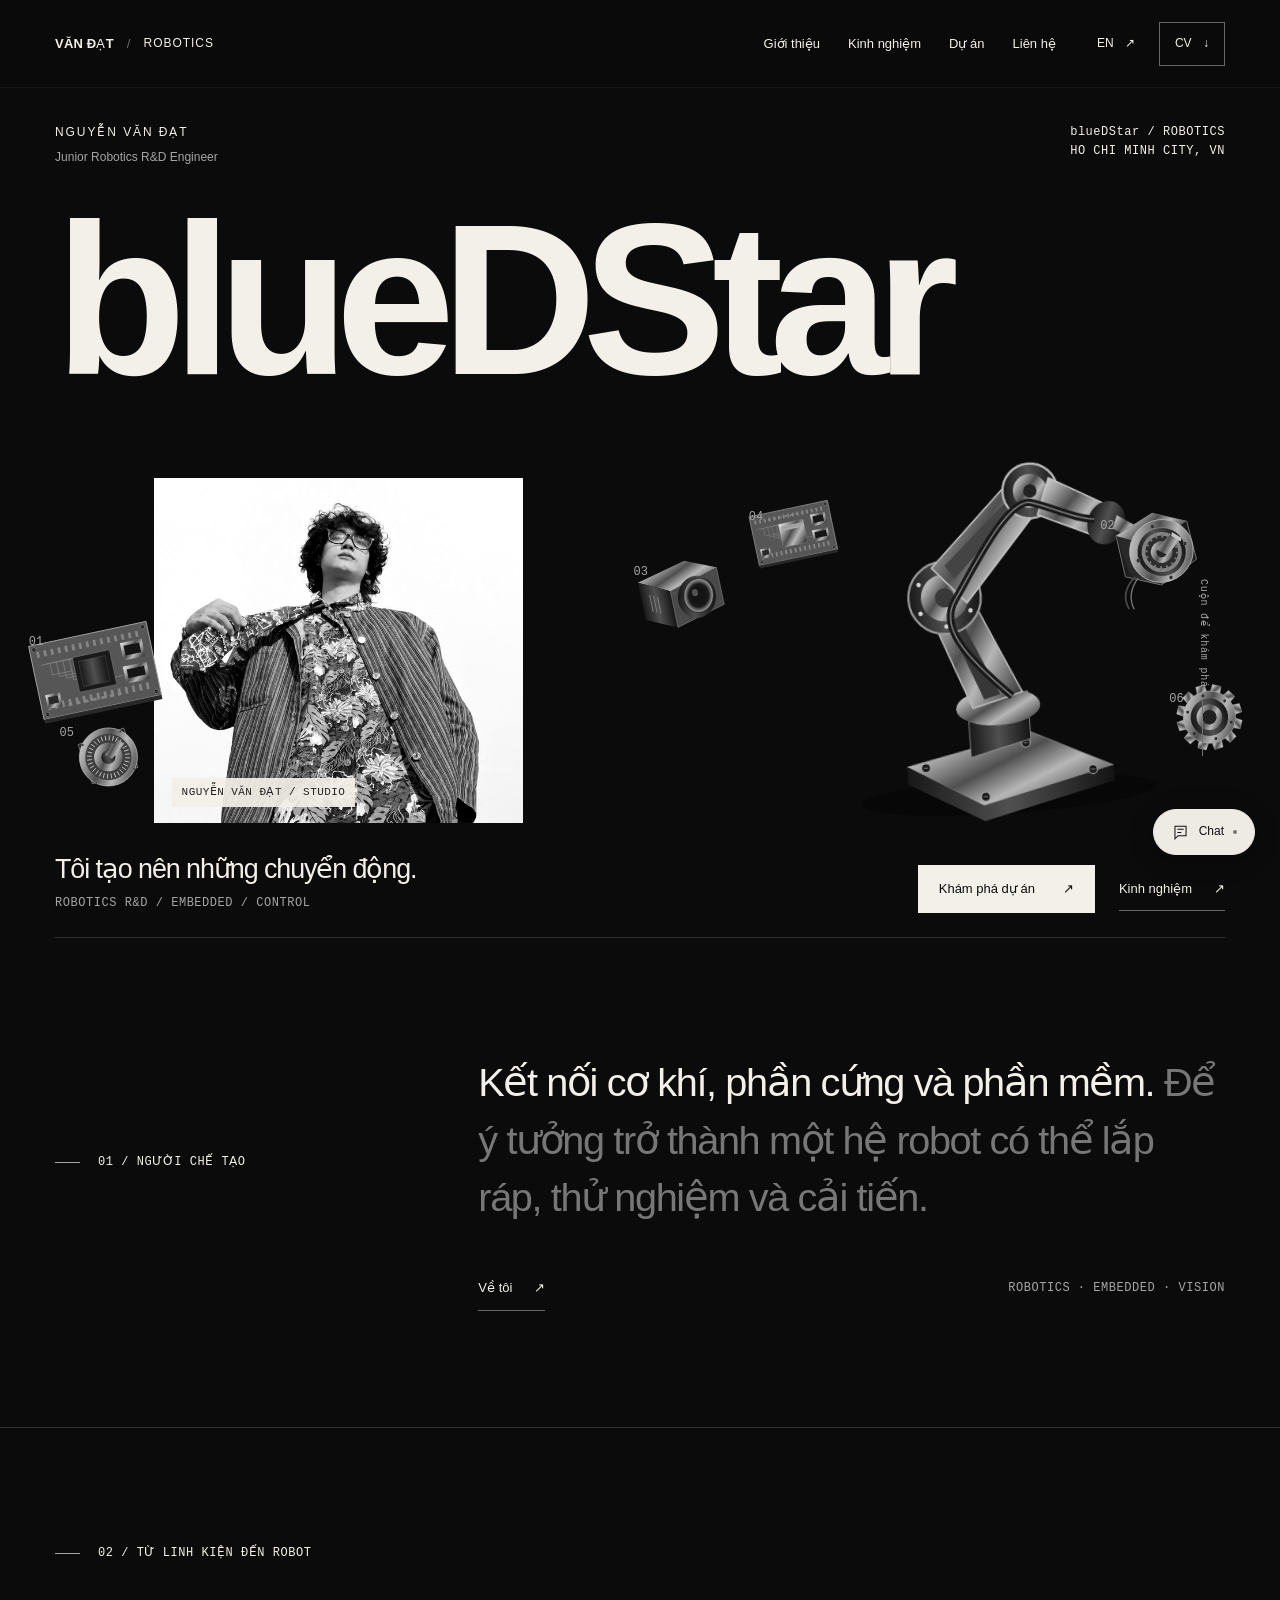
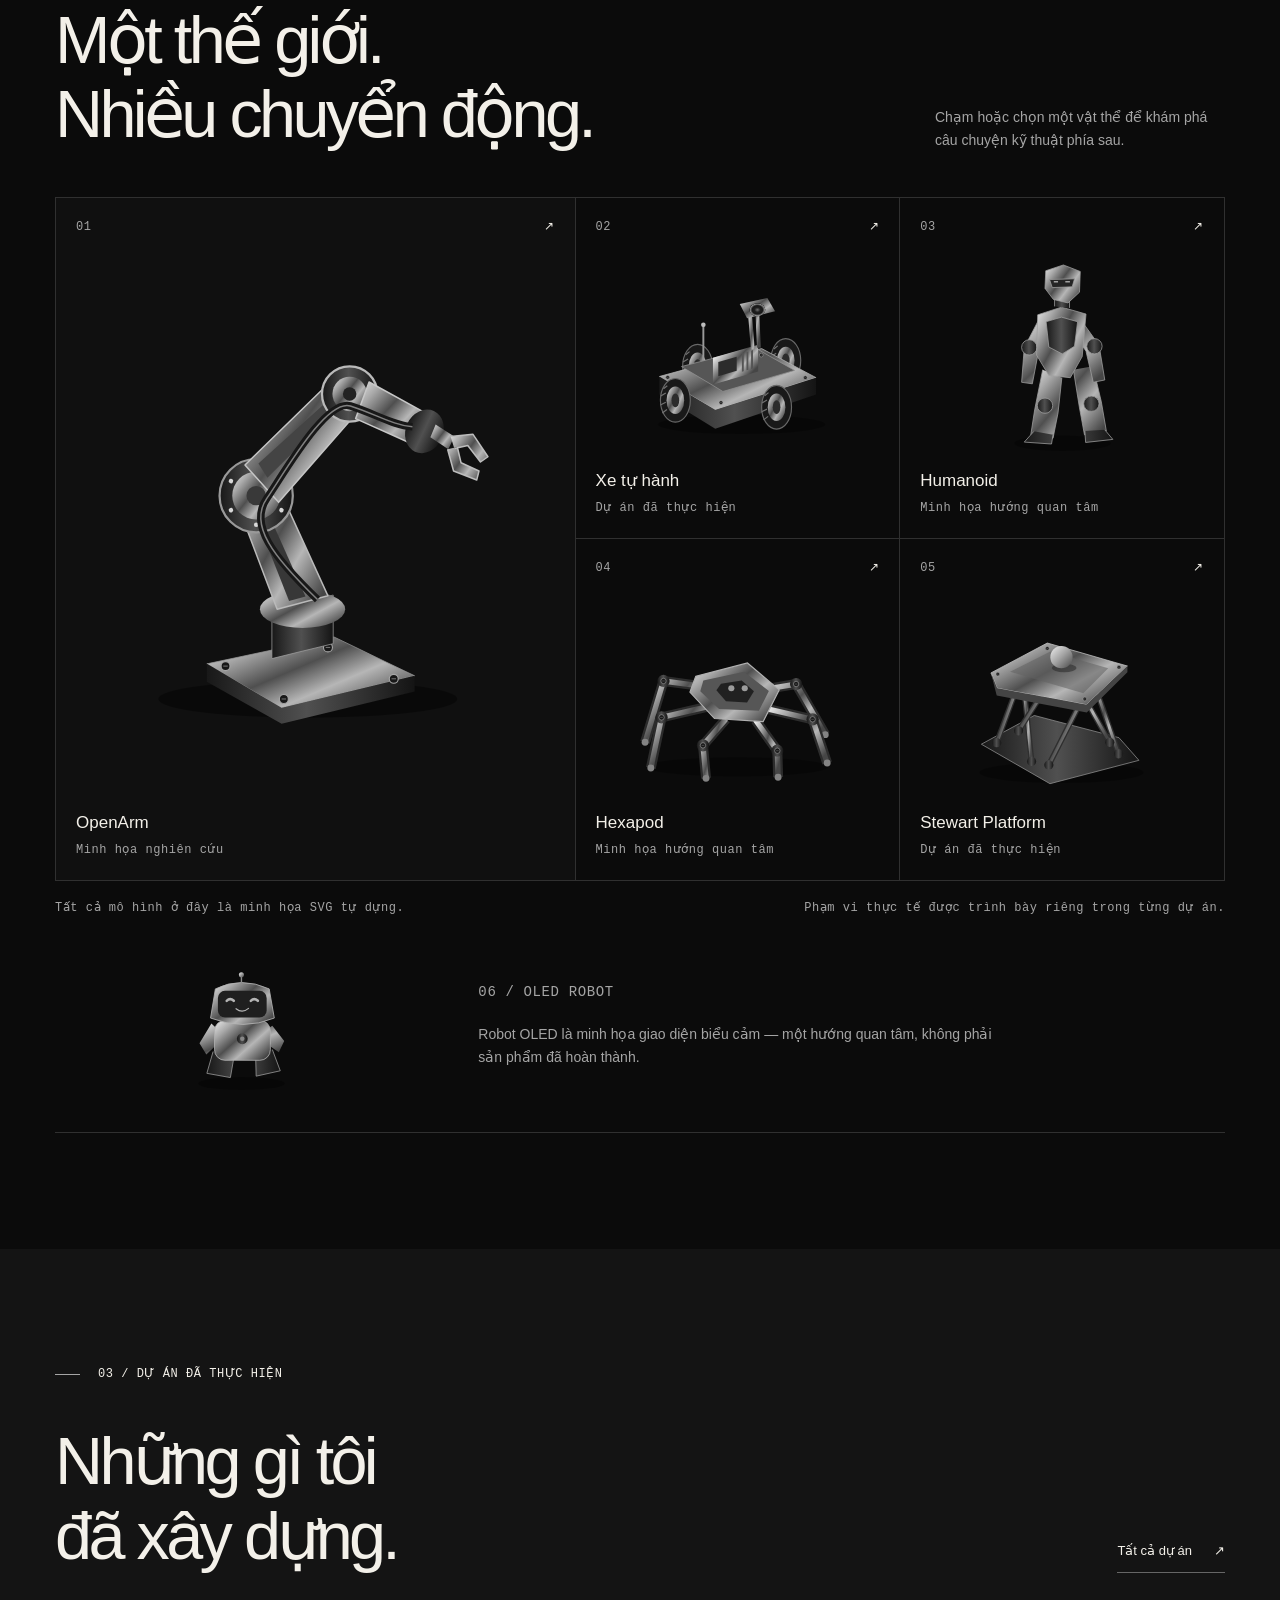
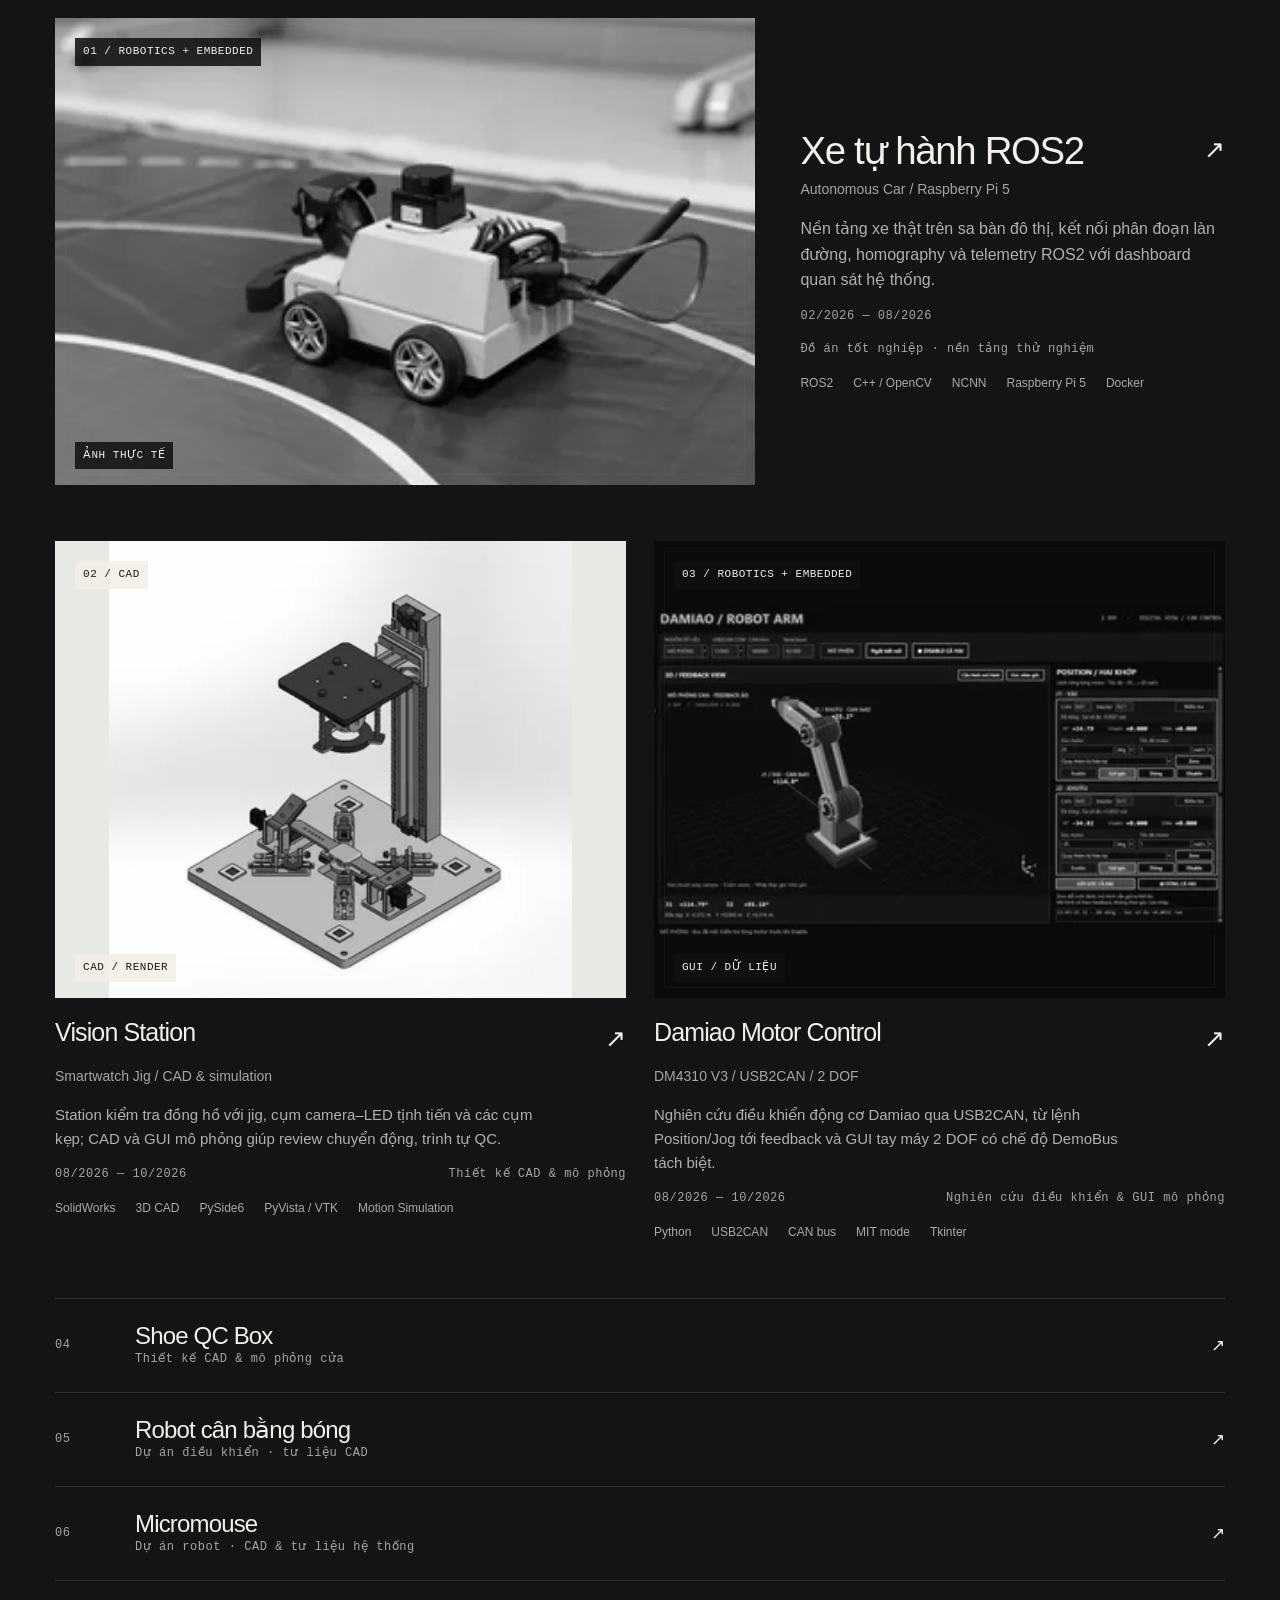
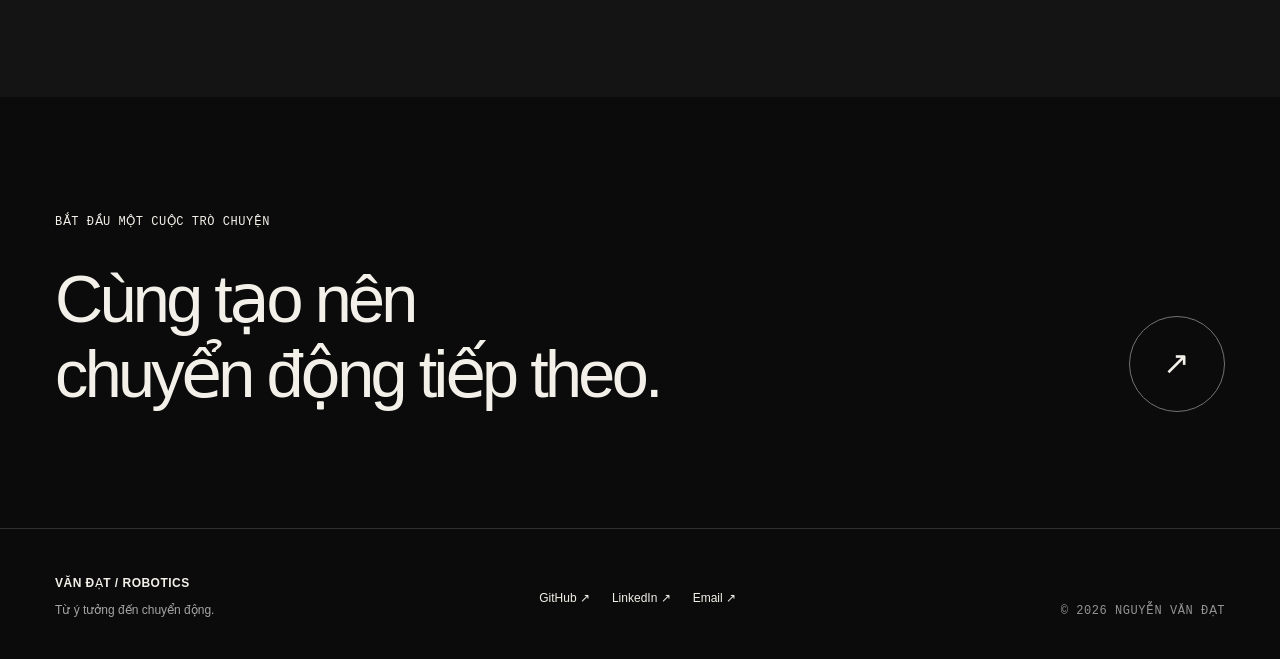
==== index.html @ d7503b42 "Publish blueDStar robotics portfolio" ====
<!doctype html>
<html lang="vi">
<head>
  <meta charset="utf-8">
  <meta name="viewport" content="width=device-width, initial-scale=1">
  <meta name="theme-color" content="#0b0b0b">
  <meta name="description" content="Nguyễn Văn Đạt — Junior Robotics R&D Engineer. Robotics, hệ thống nhúng, điều khiển và thị giác máy tính.">
  <title>blueDStar — Nguyễn Văn Đạt</title>
  <link rel="canonical" href="https://bluedstar.github.io/portfolio_contactwork/">
  <meta property="og:type" content="website">
  <meta property="og:title" content="blueDStar — Nguyễn Văn Đạt | Robotics Portfolio">
  <meta property="og:description" content="Robotics R&amp;D, embedded systems, control and computer vision. Explore projects and contact Nguyễn Văn Đạt.">
  <meta property="og:url" content="https://bluedstar.github.io/portfolio_contactwork/">
  <link rel="icon" href="./assets/favicon.svg" type="image/svg+xml">
  <link rel="stylesheet" href="./styles.css">
  <link rel="stylesheet" href="./media.css">
  <link rel="stylesheet" href="./enhancements.css">
  <script src="./media.js" defer></script>
  <script src="./data.js" defer></script>
  <script src="./illustrations.js" defer></script>
  <script src="./gallery.js" defer></script>
  <script src="./chat.js" defer></script>
  <script src="./app.js" defer></script>
</head>
<body>
  <a class="skip-link" href="#main" data-i18n="skip">Đến nội dung chính</a>
  <header class="site-header">
    <a class="wordmark" href="#/home" aria-label="Văn Đạt / Robotics — Home"><span>VĂN ĐẠT</span><span class="wordmark-slash">/</span><span class="wordmark-field">ROBOTICS</span></a>
    <nav class="desktop-nav" aria-label="Điều hướng chính" data-nav>
      <a href="#/about" data-i18n="about">Giới thiệu</a>
      <a href="#/experience" data-i18n="experience">Kinh nghiệm</a>
      <a href="#/work" data-i18n="work">Dự án</a>
      <a href="#/contact" data-i18n="contact">Liên hệ</a>
    </nav>
    <div class="header-actions">
      <button class="language-button" data-language aria-label="Switch to English">EN <span aria-hidden="true">↗</span></button>
      <button class="cv-button" data-cv>CV <span aria-hidden="true">↓</span></button>
      <button class="menu-button" data-menu aria-label="Mở menu" aria-expanded="false" aria-controls="menu-dialog"><span></span><span></span></button>
    </div>
  </header>
  <main id="main" tabindex="-1">
    <section class="no-js shell">
      <p class="eyebrow">THE MAKER'S WORKSHOP</p><h1>Nguyễn Văn Đạt</h1>
      <p>Junior Robotics R&D Engineer · Ho Chi Minh City, Vietnam</p>
      <p>Robotics, Embedded Systems, Motion Control, Computer Vision, Mechanical Prototyping.</p>
      <p><a href="mailto:datnvan.021504@gmail.com">datnvan.021504@gmail.com</a></p>
      <noscript><p>Vui lòng bật JavaScript để xem các giao diện và minh họa tương tác.</p><p><a href="https://github.com/blueDstar" target="_blank" rel="noopener noreferrer">GitHub</a> · <a href="https://www.linkedin.com/in/vandat152/" target="_blank" rel="noopener noreferrer">LinkedIn</a></p></noscript>
    </section>
  </main>
  <footer class="site-footer shell">
    <div><a href="#/home">VĂN ĐẠT / ROBOTICS</a><p data-i18n="footerNote">Từ ý tưởng đến chuyển động.</p></div>
    <div class="footer-links"><a href="https://github.com/blueDstar" target="_blank" rel="noopener noreferrer">GitHub ↗</a><a href="https://www.linkedin.com/in/vandat152/" target="_blank" rel="noopener noreferrer">LinkedIn ↗</a><a href="mailto:datnvan.021504@gmail.com">Email ↗</a></div>
    <span class="mono">© 2026 NGUYỄN VĂN ĐẠT</span>
  </footer>
  <div class="route-curtain" aria-hidden="true"></div>
  <dialog id="menu-dialog" class="menu-dialog" aria-labelledby="menu-title"><div class="dialog-top"><span id="menu-title" class="mono">NAVIGATION</span><button data-close-dialog data-i18n="close">Đóng</button></div><nav data-nav aria-label="Mobile navigation"><a href="#/home">Home</a><a href="#/about" data-i18n="about">Giới thiệu</a><a href="#/experience" data-i18n="experience">Kinh nghiệm</a><a href="#/work" data-i18n="work">Dự án</a><a href="#/contact" data-i18n="contact">Liên hệ</a></nav><p class="mono">HO CHI MINH CITY, VIETNAM</p></dialog>
  <dialog id="cv-dialog" class="content-dialog" aria-labelledby="cv-title"></dialog>
  <dialog id="image-dialog" class="image-dialog" aria-label="Project image"></dialog>
  <button class="chat-launcher" data-chat-open aria-label="Mở trò chuyện" aria-haspopup="dialog" aria-controls="chat-dialog" aria-expanded="false"><svg viewBox="0 0 24 24" fill="none" aria-hidden="true"><path d="M5 4h14v12H9l-4 4V4Z"/><path d="M8 8h8M8 12h5"/></svg><span>Chat</span><span class="chat-launcher-dot" aria-hidden="true"></span></button>
  <dialog id="chat-dialog" class="chat-dialog" aria-labelledby="chat-title">
    <div class="chat-top"><div><span class="mono">blueDStar</span><h2 id="chat-title"></h2></div><button data-chat-close aria-label="Đóng">×</button></div>
    <div class="chat-messages" role="log" aria-live="polite"><div class="chat-welcome"><span class="chat-star" aria-hidden="true">✳</span><h3></h3><p></p></div></div>
    <form class="chat-form"><label class="sr-only" for="chat-input">Tin nhắn</label><textarea id="chat-input" rows="2" maxlength="2000" disabled></textarea><button type="submit" disabled><span aria-hidden="true">↗</span></button></form>
    <p class="chat-state mono" role="status"></p>
  </dialog>
  <aside id="object-panel" class="object-panel" aria-labelledby="object-title" hidden></aside>
  <div id="tooltip" role="tooltip" hidden></div>
  <div id="status" class="sr-only" role="status" aria-live="polite"></div>
</body>
</html>
---- styles.css ----
@charset "UTF-8";
:root{--ink:#0b0b0b;--surface:#141414;--paper:#f3f0e9;--muted:#a5a5a5;--line:#303030;--pad:clamp(24px,4.3vw,72px);--ease:cubic-bezier(.22,1,.36,1);color-scheme:dark;font-family:Arial,"Segoe UI",sans-serif;font-synthesis:none}
*{box-sizing:border-box}html{scroll-padding-top:100px}body{margin:0;background:var(--ink);color:var(--paper);font-size:17px;line-height:1.65}body:has(dialog[open]){overflow:hidden}a{color:inherit;text-decoration:none}button,input{font:inherit}button{color:inherit;background:none;border:0;cursor:pointer}button,a{-webkit-tap-highlight-color:transparent}button{touch-action:manipulation}button:disabled{cursor:default;color:var(--muted)}a:focus-visible,button:focus-visible,summary:focus-visible{outline:2px solid var(--paper);outline-offset:5px}h1,h2,h3,p{margin:0}h1,h2,h3{line-height:1.12;font-weight:500}h1:focus,main:focus{outline:none}h2{font-size:clamp(38px,5.2vw,76px);letter-spacing:-.055em}h3{font-size:clamp(23px,2.4vw,36px);letter-spacing:-.035em}p{max-width:68ch}p+p{margin-top:20px}svg{display:block;width:100%;height:auto}img{display:block;max-width:100%;object-fit:contain}::selection{background:var(--paper);color:var(--ink)}[hidden]{display:none!important}.shell{max-width:1600px;margin:auto;padding-left:var(--pad);padding-right:var(--pad)}.mono,.eyebrow,.caption{font-family:Consolas,"Liberation Mono",monospace;font-size:12px;line-height:1.6;letter-spacing:.045em}.eyebrow{text-transform:uppercase}.muted,.caption{color:var(--muted)}.sr-only{position:absolute;width:1px;height:1px;padding:0;margin:-1px;overflow:hidden;clip:rect(0,0,0,0);white-space:nowrap;border:0}.skip-link{position:fixed;top:10px;left:16px;z-index:200;background:var(--paper);color:var(--ink);padding:12px 20px;transform:translateY(-150%)}.skip-link:focus{transform:none}
.site-header{height:88px;position:fixed;inset:0 0 auto;z-index:60;display:flex;align-items:center;gap:35px;padding:0 var(--pad);background:#0b0b0bf2;border-bottom:1px solid #ffffff0d}.wordmark{display:flex;align-items:center;gap:13px;font-size:13px;letter-spacing:.015em;white-space:nowrap;min-height:44px}.wordmark>span:first-child{font-weight:700}.wordmark-slash{color:#6a6a6a}.wordmark-field{font-size:11px;letter-spacing:.08em}.desktop-nav{display:flex;gap:28px;margin-left:auto;align-items:center}.desktop-nav a{font-size:13px;position:relative;padding:12px 0}.desktop-nav a:after{content:"";position:absolute;bottom:6px;left:0;right:0;height:1px;background:var(--paper);transform:scaleX(0);transform-origin:left;transition:transform 220ms var(--ease)}.desktop-nav a:hover:after,.desktop-nav a[aria-current]:after{transform:scaleX(1)}.header-actions{display:flex;align-items:center;gap:18px}.language-button,.cv-button{min-height:44px;font-size:12px}.language-button span,.cv-button span{margin-left:8px}.cv-button{border:1px solid #666;padding:0 15px;min-height:36px}.cv-button:hover{border-color:var(--paper)}.menu-button{display:none;width:44px;height:44px;padding:10px}.menu-button span{display:block;height:1px;background:var(--paper);margin:7px 0}
main{min-height:calc(100svh - 230px);padding-top:88px}.no-js{padding-top:100px;padding-bottom:100px}.no-js h1{font-size:clamp(42px,8vw,110px);margin:30px 0}.hero{position:relative;min-height:730px;height:calc(100svh - 88px);max-height:1100px;overflow:hidden;isolation:isolate}.hero:after{content:"";position:absolute;bottom:0;left:var(--pad);right:var(--pad);height:1px;background:var(--line)}.hero-meta{position:relative;z-index:5;padding-top:35px;display:flex;justify-content:space-between;align-items:flex-start}.hero-name{font-size:14px;letter-spacing:.16em}.hero-role{margin-top:5px;font-size:12px;color:var(--muted)}.hero-edition{text-align:right;max-width:210px}.hero-title{position:absolute;top:91px;left:50%;width:calc(100% - var(--pad)*1.45);transform:translate(-50%,var(--maker-y,0px));font-size:clamp(124px,24.4vw,386px);font-weight:900;letter-spacing:-.075em;line-height:.86;text-align:center;opacity:var(--maker-opacity,1);z-index:-1}.hero-title span{display:block}.hero-stage{position:absolute;inset:100px 0 115px;max-width:1600px;margin:auto;pointer-events:none}.portrait-pair{position:absolute;left:8%;bottom:-45px;width:49%;height:100%;max-height:690px;filter:grayscale(1);pointer-events:none}.portrait-pose{position:absolute;inset:0;transition:opacity 720ms var(--ease);display:flex;align-items:flex-end}.portrait-pose>svg,.portrait-pose>img{width:100%;height:100%;object-fit:contain;object-position:bottom}.portrait-pose.pointing{opacity:0}.pose-b .portrait-pose.assembly{opacity:0}.pose-b .portrait-pose.pointing{opacity:1}.hero .portrait-pair{max-width:720px}.portrait-note{position:absolute;left:19%;bottom:28px;font-size:10px;letter-spacing:.02em;color:#b0b0b0;z-index:4}.hero-arm{position:absolute;right:2%;bottom:-45px;width:42%;pointer-events:auto;transform:rotate(-4deg)}.hero-stage .object-button{padding:0}.object-button{position:relative;display:block;min-width:44px;min-height:44px;touch-action:pan-y}.object-button .object-hover{display:block;filter:grayscale(1);transform:translateY(0) scale(1);transition:filter 340ms ease-out,transform 320ms var(--ease)}.object-button:hover .object-hover,.object-button:focus-visible .object-hover,.object-button.selected .object-hover{filter:grayscale(0);transform:translateY(-5px) scale(1.03)}.object-tilt{display:block;transform:perspective(800px) rotateX(var(--rx,0deg)) rotateY(var(--ry,0deg));transition:transform 100ms linear}.object-float{display:block;animation:float 8s ease-in-out infinite;animation-delay:var(--delay,0s);animation-play-state:paused}.scene-visible .object-float{animation-play-state:running}.page-hidden .object-float{animation-play-state:paused!important}.hero-component{position:absolute;pointer-events:auto;transform:translateY(var(--component-y,0px))}.hero-component.c-pi{width:17%;left:0;top:35%;--delay:-3s}.hero-component.c-motor{width:18%;right:3%;top:4%;--delay:-1s}.hero-component.c-camera{width:12%;left:49%;top:25%;--delay:-5s}.hero-component.c-esp32{width:11%;right:31%;top:2%;--delay:-7s}.hero-component.c-encoder{width:11%;left:1%;bottom:1%;--delay:-2s}.hero-component.c-gear{width:9%;right:0;bottom:10%;--delay:-4s}.hero-object-number{position:absolute;top:25%;left:15%;color:#a5a5a5;font-family:Consolas,monospace;font-size:10px;pointer-events:none}.hero-bottom{position:absolute;bottom:25px;left:var(--pad);right:var(--pad);display:grid;grid-template-columns:1fr auto;align-items:end;gap:20px;z-index:5}.hero-claim{font-size:clamp(21px,2.1vw,32px);letter-spacing:-.04em;line-height:1.2}.hero-specialties{color:var(--muted);margin-top:9px}.hero-controls{display:flex;align-items:center;gap:24px}.button{display:inline-flex;align-items:center;justify-content:space-between;gap:28px;min-height:48px;padding:12px 20px;border:1px solid #71716e;font-size:13px;line-height:1.5;transition:background 180ms,color 180ms,border-color 180ms}.button.light{background:var(--paper);color:var(--ink);border-color:var(--paper)}.button:hover{border-color:var(--paper);background:#222}.button.light:hover{background:#d3d0c9;color:var(--ink)}.button .arrow,.text-link .arrow{display:inline-block;transition:transform 180ms}.button:hover .arrow,.text-link:hover .arrow{transform:translateX(3px)}.text-link{display:inline-flex;gap:22px;align-items:center;min-height:44px;font-size:13px;border-bottom:1px solid #666}.scroll-hint{position:absolute;right:var(--pad);top:50%;writing-mode:vertical-rl;display:flex;align-items:center;gap:14px;color:var(--muted);z-index:8;font-size:10px;letter-spacing:.08em;min-width:44px;min-height:120px}.scroll-hint:after{content:"";height:55px;width:1px;background:#747474}.hero .hero-arm .object-button:focus-visible{outline-offset:-30px}
.section{padding-top:116px;padding-bottom:116px}.section-label{display:flex;align-items:center;gap:18px;margin-bottom:40px}.section-label:before{content:"";width:25px;height:1px;background:var(--muted)}.intro-section{display:grid;grid-template-columns:1fr 2fr;gap:50px;border-bottom:1px solid var(--line)}.intro-copy{font-size:clamp(25px,3.1vw,45px);line-height:1.45;letter-spacing:-.035em;max-width:900px}.intro-copy .muted{color:#777}.intro-bottom{display:flex;justify-content:space-between;gap:24px;margin-top:40px;align-items:center}.gallery-header,.section-header{display:flex;justify-content:space-between;align-items:flex-end;gap:36px;margin-bottom:45px}.gallery-header h2{max-width:700px}.gallery-header>p{max-width:290px;font-size:14px;color:var(--muted)}.gallery-grid{display:grid;grid-template-columns:1.6fr 1fr 1fr;grid-template-rows:auto auto;border-top:1px solid var(--line);border-left:1px solid var(--line)}.gallery-item{position:relative;border-right:1px solid var(--line);border-bottom:1px solid var(--line);min-width:0;padding:20px;display:flex;flex-direction:column;align-items:stretch;justify-content:space-between;text-align:left}.gallery-item.large{grid-row:span 2;min-height:680px;background:#101010}.gallery-item>.object-hover{width:100%;margin:auto}.gallery-item .workshop-svg{width:100%;aspect-ratio:1.16;max-height:230px}.gallery-item.large .workshop-svg{max-height:580px;aspect-ratio:auto}.gallery-meta{display:flex;justify-content:space-between;gap:10px;align-items:flex-start;position:relative;z-index:2}.gallery-meta .mono{font-size:11px}.gallery-name{font-size:17px;line-height:1.4}.gallery-type{display:block;color:var(--muted);font-size:11px;margin-top:4px}.gallery-caption{display:flex;justify-content:space-between;margin-top:18px;color:var(--muted);font-size:12px;gap:20px}.gallery-extra{display:grid;grid-template-columns:1fr 2fr;border-bottom:1px solid var(--line);padding:22px 0;gap:50px;align-items:center}.gallery-extra .object-button{height:170px;width:220px;margin:auto}.gallery-extra .workshop-svg{height:170px;width:100%}.gallery-extra p{font-size:14px;color:var(--muted)}.selected-work{background:var(--surface)}.work-grid{display:grid;grid-template-columns:1fr 1fr;gap:56px 28px}.project-card{min-width:0}.project-media{display:block;position:relative;overflow:hidden;background:#1b1c1a;aspect-ratio:1.25;isolation:isolate}.project-media:after{content:"";position:absolute;inset:10px;border:1px solid #ffffff07;pointer-events:none}.project-media .workshop-svg{width:100%;height:100%;filter:grayscale(1);transform:scale(.95);transition:transform 400ms var(--ease),filter 300ms}.project-media:hover .workshop-svg{transform:scale(.974)}.project-media img{width:100%;height:100%;object-fit:cover;transition:transform 300ms}.project-media:hover img{transform:scale(1.025)}.media-caption{position:absolute;left:20px;bottom:16px;font-size:11px;color:#b7b7ae}.project-number{position:absolute;top:20px;left:20px;font-size:11px;color:#a5a5a5}.project-card .project-heading{display:flex;justify-content:space-between;gap:20px;margin-top:20px}.project-heading h3{font-size:25px}.project-subtitle{font-size:14px;color:var(--muted);margin-top:6px}.project-heading>.arrow{font-size:25px}.project-meta{display:flex;justify-content:space-between;gap:14px;margin-top:14px;color:var(--muted);font-size:11px}.project-tech{display:flex;gap:8px 20px;flex-wrap:wrap;margin-top:15px;font-size:12px;color:#aaa}.project-card.featured{grid-column:span 2;display:grid;grid-template-columns:1.65fr 1fr;align-items:center;gap:45px}.project-card.featured .project-media{aspect-ratio:1.5}.project-card.featured h3{font-size:clamp(30px,3vw,48px)}.project-card.featured .project-meta{flex-direction:column}.home-work-list{margin-top:55px;border-top:1px solid var(--line)}.home-work-row{min-height:94px;display:grid;grid-template-columns:60px 1fr auto;gap:20px;align-items:center;border-bottom:1px solid var(--line)}.home-work-row h3{font-size:24px}.home-work-row:hover{background:#ffffff03}.home-work-row .mono{color:var(--muted)}.contact-band{display:grid;grid-template-columns:1fr auto;align-items:end;gap:30px}.contact-band h2{max-width:900px}.contact-band .eyebrow{margin-bottom:30px}.contact-band .round-link{width:96px;height:96px;border:1px solid #747474;border-radius:50%;display:flex;justify-content:center;align-items:center;font-size:32px;transition:background 200ms,color 200ms}.round-link:hover{background:var(--paper);color:var(--ink)}
.page-top{padding-top:70px;padding-bottom:56px}.page-top .eyebrow{color:var(--muted);margin-bottom:24px}.page-title{font-size:clamp(54px,9vw,144px);letter-spacing:-.065em;line-height:1.03;text-transform:uppercase;overflow-wrap:anywhere}.page-lead{margin-top:30px;color:var(--muted);font-size:18px;max-width:680px}.about-layout{display:grid;grid-template-columns:1fr 1.1fr;gap:80px;align-items:center;padding-bottom:100px}.about-portrait{height:680px;position:relative;background:#141514;overflow:hidden}.about-portrait .portrait-pair{left:0;width:100%;height:95%;bottom:10px}.about-portrait .portrait-note{left:20px;bottom:18px}.about-copy .large-copy{font-size:clamp(23px,2.3vw,34px);line-height:1.5;letter-spacing:-.025em}.about-copy .mono{margin-bottom:26px;color:var(--muted)}.about-copy .text-link{margin-top:30px}.education{display:grid;grid-template-columns:1fr 2fr;border-top:1px solid var(--line);gap:50px;padding-top:55px;padding-bottom:55px}.education h3{margin-bottom:14px}.education p{color:var(--muted)}.skills-list{display:grid;grid-template-columns:1fr 1fr;gap:0 60px}.skill-group{border-top:1px solid var(--line);padding:30px 0 40px}.skill-group h3{font-size:22px;margin-bottom:20px}.skill-group p{font-size:15px;color:var(--muted);line-height:1.9}.experience-layout{display:grid;grid-template-columns:340px 1fr;gap:70px;padding-bottom:110px}.timeline{border-top:1px solid var(--line);align-self:start}.timeline button{display:block;text-align:left;width:100%;padding:28px 18px 30px 25px;border-bottom:1px solid var(--line);position:relative;min-height:140px}.timeline button:before{content:"";position:absolute;left:0;top:38px;width:6px;height:6px;border:1px solid #777;border-radius:50%}.timeline button[aria-selected=true]:before{background:var(--paper);border-color:var(--paper)}.timeline button[aria-selected=true]{background:#ffffff05;border-bottom-color:var(--paper)}.timeline .mono{color:var(--muted)}.timeline strong{display:block;font-size:25px;font-weight:400;letter-spacing:-.035em;margin:8px 0 0}.timeline small{display:block;font-size:14px;margin-top:4px;color:var(--muted)}.experience-detail{min-height:770px;position:relative}.experience-detail .detail-intro{display:flex;align-items:center;justify-content:space-between;border-top:1px solid var(--line);padding-top:24px;gap:20px;min-height:240px}.experience-art{width:260px;max-width:43%;filter:grayscale(1)}.detail-intro .eyebrow{color:var(--muted);margin-bottom:14px}.detail-groups{display:grid;gap:27px}.detail-group{display:grid;grid-template-columns:30px 1fr;gap:15px;border-top:1px solid var(--line);padding-top:25px}.detail-group .mono{color:var(--muted)}.detail-group h3{font-size:22px;margin-bottom:12px}.detail-group p{font-size:16px;color:#b6b6b6}.detail-animate{animation:detailIn 300ms var(--ease)}
.work-toolbar{display:flex;justify-content:space-between;align-items:center;gap:24px;border-top:1px solid var(--line);border-bottom:1px solid var(--line);padding:14px 0;margin-bottom:44px;flex-wrap:wrap}.filters,.view-controls{display:flex;gap:10px}.filters button,.view-controls button{min-height:44px;padding:7px 13px;color:var(--muted);font-size:13px;border:1px solid transparent;white-space:nowrap}.filters button[aria-pressed=true]{color:var(--paper);border-color:#777}.view-controls button[aria-pressed=true]{color:var(--paper);text-decoration:underline;text-underline-offset:7px}.view-controls{gap:0}.work-count{color:var(--muted);margin-bottom:20px}.work-page{padding-bottom:110px}.work-grid.index-view{display:block}.index-view .project-card{display:grid;grid-template-columns:140px 1fr;gap:30px;align-items:center;padding:22px 0;border-bottom:1px solid var(--line)}.index-view .project-media{aspect-ratio:1.4}.index-view .media-caption,.index-view .project-number{display:none}.index-view .project-heading{margin-top:0}.index-view .project-heading h3{font-size:30px}.index-view .project-tech{margin-top:7px}.index-view .project-meta{margin-top:9px}.result-enter{animation:detailIn 280ms var(--ease)}
.case-top{padding-top:44px}.case-top>.text-link{margin-bottom:45px}.case-title{font-size:clamp(44px,7.4vw,112px);letter-spacing:-.06em;max-width:1150px;line-height:1.08;overflow-wrap:anywhere}.case-subtitle{font-size:clamp(24px,3vw,42px);color:var(--muted);margin-top:14px;letter-spacing:-.035em}.case-facts{display:grid;grid-template-columns:1fr 1.1fr 1fr;gap:40px;border-top:1px solid var(--line);margin-top:45px;padding:22px 0 36px}.case-facts dt{color:var(--muted);font-family:Consolas,monospace;font-size:11px;margin-bottom:8px}.case-facts dd{margin:0;font-size:14px}.case-hero{aspect-ratio:1.9;background:#191a18;position:relative;margin:0;overflow:hidden}.case-hero svg{width:100%;height:100%;filter:grayscale(1)}.case-hero>img,.case-hero>button,.case-hero>button>img{width:100%;height:100%;object-fit:cover}.case-hero>button{padding:0}.case-hero figcaption{position:absolute;bottom:20px;left:24px;right:24px;font-size:12px;color:#bbb}.case-content{display:grid;grid-template-columns:1fr 2fr;gap:70px;padding-top:80px;padding-bottom:95px}.case-aside{position:sticky;top:120px;align-self:start}.case-aside .mono{color:var(--muted);margin-bottom:16px}.case-aside p{font-size:14px;color:var(--muted)}.case-section{padding-bottom:42px;margin-bottom:36px;border-bottom:1px solid var(--line)}.case-section h2{font-size:30px;margin-bottom:20px;letter-spacing:-.035em}.case-section p{color:#b6b6b6}.system-strip{padding:24px;background:#151713;border:1px solid #33382e;font-family:Consolas,monospace;font-size:14px!important;line-height:1.8;color:#c0c5b8!important}.evidence-note{border-left:1px solid #a5a5a5;padding-left:22px}.case-next{display:flex;justify-content:space-between;gap:40px;border-top:1px solid var(--line);padding-top:40px}.case-next h3{margin-top:12px}.case-next>.arrow{font-size:50px}.project-video{width:100%;max-height:650px;margin-bottom:50px}
.contact-page{min-height:75svh;padding-bottom:90px;position:relative}.contact-layout{display:grid;grid-template-columns:1.5fr 1fr;gap:70px;margin-top:55px}.email-link{display:block;font-size:clamp(20px,3.1vw,47px);letter-spacing:-.04em;overflow-wrap:anywhere;border-bottom:1px solid #666;padding-bottom:18px;line-height:1.4}.email-link:hover{border-color:var(--paper)}.copy-button{margin-top:20px}.contact-socials{display:grid;border-top:1px solid var(--line)}.contact-socials a,.contact-socials button{display:flex;justify-content:space-between;gap:25px;border-bottom:1px solid var(--line);padding:20px 0;text-align:left;font-size:19px}.contact-details{display:flex;gap:70px;margin-top:65px}.contact-details .mono{color:var(--muted);margin-bottom:8px}.contact-details p{font-size:14px}.not-found{min-height:70svh;padding-top:100px;padding-bottom:90px}.not-found h1{font-size:clamp(80px,18vw,240px);letter-spacing:-.06em;line-height:1}.not-found p{margin:25px 0}.site-footer{display:flex;justify-content:space-between;align-items:end;gap:35px;padding-top:45px;padding-bottom:38px;border-top:1px solid var(--line);font-size:12px}.site-footer>div:first-child>a{font-weight:700;letter-spacing:.04em}.site-footer p{font-size:12px;color:var(--muted);margin-top:8px}.footer-links{display:flex;gap:22px}.site-footer>.mono{font-size:10px;color:#949494}.footer-links a{min-height:44px;display:flex;align-items:center}.site-footer a:hover{color:#bbb}
.route-curtain{position:fixed;inset:88px 0 0;background:#101010;z-index:45;pointer-events:none;transform:scaleY(0);transform-origin:bottom}.route-out main{opacity:0;transform:translateY(-8px);transition:opacity 160ms,transform 160ms}.route-out .route-curtain{transform:scaleY(1);transition:transform 240ms var(--ease)}.route-in main{animation:routeIn 340ms var(--ease)}.route-in .route-curtain{transform:scaleY(0);transform-origin:top;transition:transform 320ms var(--ease)}.reveal{opacity:1}.motion-ready .reveal.pending{opacity:0;transform:translateY(20px)}.reveal.visible{animation:reveal 600ms var(--ease) both;animation-delay:var(--reveal-delay,0ms)}
dialog{color:var(--paper);border:1px solid #555;background:#141414;padding:32px;max-width:calc(100% - 40px);max-height:calc(100svh - 60px);overflow:auto}dialog::backdrop{background:#000c}dialog[open]{animation:dialogIn 260ms var(--ease)}.dialog-top{display:flex;justify-content:space-between;align-items:center;gap:25px;margin-bottom:35px}.dialog-top>button{min-width:44px;min-height:44px;font-size:13px;border-bottom:1px solid #666}.content-dialog{width:520px}.content-dialog h2{font-size:42px}.content-dialog p{margin-bottom:28px;color:var(--muted);font-size:15px}.cv-options{display:grid;grid-template-columns:1fr 1fr;gap:18px}.cv-option{border-top:1px solid #555;padding-top:18px;font-size:15px}.cv-option span{display:block;font-size:12px;color:var(--muted);margin-top:8px}.cv-option a{display:flex;justify-content:space-between;gap:20px;min-height:44px;align-items:center;border-bottom:1px solid #888}.menu-dialog{margin:0 0 auto auto;width:min(520px,100%);height:100svh;max-height:100svh;max-width:100%;border:0;padding:28px var(--pad)}.menu-dialog nav{display:flex;flex-direction:column;gap:10px;margin:65px 0}.menu-dialog nav a{font-size:clamp(30px,7vw,48px);letter-spacing:-.04em;line-height:1.5}.menu-dialog nav a[aria-current]{text-decoration:underline;text-decoration-thickness:1px;text-underline-offset:8px}.image-dialog{padding:18px;width:min(1200px,95vw)}.image-dialog img{max-height:78svh;margin:auto}.object-panel{position:fixed;right:var(--pad);bottom:28px;width:370px;max-width:calc(100vw - 40px);background:#1b1c19;border:1px solid #72766a;padding:25px;z-index:70;box-shadow:0 15px 60px #0008;animation:detailIn 240ms var(--ease)}.object-panel-top{display:flex;justify-content:space-between;gap:20px;align-items:flex-start}.object-panel h2{font-size:27px;letter-spacing:-.035em;margin-top:10px}.object-panel p{font-size:14px;margin-top:16px;color:#bcbeb6;line-height:1.6}.object-panel button[data-close-object]{min-height:44px;min-width:44px;margin-top:-15px;margin-right:-12px;font-size:23px}.object-panel .text-link{margin-top:16px}.object-panel .caption{font-size:11px;color:#aaa}.object-panel:focus{outline:1px solid var(--paper)}#tooltip{position:fixed;z-index:75;max-width:250px;padding:12px 15px;background:#23261f;color:var(--paper);border:1px solid #656d59;pointer-events:none;font-size:12px;line-height:1.5;animation:tooltipIn 200ms var(--ease)}#tooltip strong{display:block;font-size:13px;font-weight:500}#tooltip span{color:#b5bbac;font-size:11px}
@keyframes float{0%,100%{transform:translateY(-4px) rotate(-1deg)}50%{transform:translateY(4px) rotate(1deg)}}@keyframes reveal{from{opacity:0;transform:translateY(20px)}to{opacity:1;transform:translateY(0)}}@keyframes detailIn{from{opacity:0;transform:translateY(10px)}to{opacity:1;transform:translateY(0)}}@keyframes routeIn{from{opacity:0;transform:translateY(14px)}to{opacity:1;transform:translateY(0)}}@keyframes dialogIn{from{opacity:0;transform:translateY(12px)}to{opacity:1;transform:translateY(0)}}@keyframes tooltipIn{from{opacity:0;transform:translateY(6px)}to{opacity:1;transform:translateY(0)}}
@media(min-width:1600px){.hero-title{font-size:386px;width:1500px}.hero-stage{left:50%;right:auto;width:1600px;transform:translateX(-50%)}}
@media(max-width:1100px){.desktop-nav{gap:18px}.site-header{gap:24px}.header-actions{gap:12px}.wordmark{gap:9px}.wordmark-field{font-size:10px}.hero{min-height:700px}.hero-controls{gap:18px}.hero-bottom{grid-template-columns:1fr}.hero-controls{justify-content:flex-end;margin-top:-43px}.hero-claim{font-size:23px;max-width:350px}.hero-specialties{font-size:10px}.hero-stage{bottom:150px}.portrait-pair{left:7%;width:52%}.hero-arm{width:44%;right:0}.hero-title{top:120px}.gallery-item.large{min-height:560px}.gallery-item{padding:15px}.gallery-name{font-size:15px}.gallery-type{font-size:10px}.experience-layout{grid-template-columns:290px 1fr;gap:40px}.about-layout{gap:45px}.about-portrait{height:580px}.contact-layout{gap:40px}.case-content{gap:45px}.project-meta{flex-direction:column;gap:3px}}
@media(max-width:860px){.desktop-nav{display:none}.header-actions{margin-left:auto;gap:16px}.menu-button{display:block}.site-header{height:76px}main{padding-top:76px}.route-curtain{top:76px}.hero{height:calc(100svh - 76px);min-height:700px}.hero-meta{padding-top:27px}.hero-title{top:133px}.hero-stage{top:140px;bottom:160px}.hero-claim{font-size:24px;max-width:none}.hero-bottom{display:flex;flex-direction:column;align-items:stretch;gap:16px}.hero-controls{justify-content:flex-start;margin-top:0}.hero-stage .portrait-pair{width:60%;left:0;bottom:-20px}.hero-arm{width:48%;bottom:-15px}.hero-component.c-pi{top:24%;left:-3%;width:20%}.hero-component.c-motor{top:0;width:23%;right:3%}.hero-component.c-camera{top:21%;left:53%;width:16%}.hero-component.c-esp32{top:-5%;right:25%;width:16%}.hero-component.c-encoder,.hero-component.c-gear{display:none}.hero-edition{font-size:10px}.hero-name{font-size:13px}.hero-role{font-size:11px}.hero-specialties{font-size:12px}.scroll-hint{right:12px;font-size:9px}.intro-section{grid-template-columns:1fr;gap:5px}.section{padding-top:80px;padding-bottom:80px}.intro-copy{font-size:31px}.gallery-header{align-items:flex-start}.gallery-grid{grid-template-columns:1fr 1fr}.gallery-item.large{grid-row:span 1;grid-column:span 2;min-height:460px}.gallery-item.large .workshop-svg{max-height:430px}.gallery-item.large>.object-hover{max-width:500px}.gallery-item .workshop-svg{max-height:230px}.gallery-extra{grid-template-columns:1fr 1fr;gap:30px}.gallery-header>p{font-size:13px;max-width:220px}.gallery-header h2{font-size:44px}.project-card.featured{grid-template-columns:1fr;gap:0}.project-card.featured .project-heading{margin-top:22px}.project-card.featured .project-meta{flex-direction:row}.project-card.featured h3{font-size:32px}.project-card .project-heading h3{font-size:23px}.project-meta{font-size:10px}.about-layout{grid-template-columns:1fr 1fr;gap:28px;align-items:start}.about-portrait{height:500px}.about-copy .large-copy{font-size:24px}.education{grid-template-columns:1fr;gap:18px}.experience-layout{grid-template-columns:1fr;gap:35px}.timeline{display:flex}.timeline button{width:50%;min-height:145px}.timeline strong{font-size:24px}.experience-detail{min-height:700px}.detail-intro h2{font-size:42px}.contact-layout{grid-template-columns:1fr;gap:45px}.contact-socials{grid-template-columns:1fr 1fr 1fr;gap:25px}.contact-socials a,.contact-socials button{font-size:17px}.site-footer{flex-wrap:wrap}.site-footer>.mono{width:100%;font-size:10px}.case-content{grid-template-columns:1fr}.case-aside{position:static;max-width:600px}.case-facts{gap:25px}.case-facts dd{font-size:13px}.page-top{padding-top:55px}.page-title{font-size:clamp(54px,10vw,100px)}}
@media(max-width:560px){:root{--pad:22px}body{font-size:16px}.wordmark{font-size:12px;gap:9px}.wordmark-field{display:none}.header-actions{gap:12px}.cv-button{padding:0 10px;min-height:44px}.language-button span{display:none}.site-header{gap:14px}.hero{height:auto;min-height:850px}.hero-meta{padding-top:24px;display:block}.hero-name{font-size:12px;letter-spacing:.1em}.hero-role{max-width:250px;font-size:11px}.hero-edition{display:none}.hero-title{top:122px;font-size:25vw;width:calc(100% - 28px);letter-spacing:-.075em}.hero-stage{top:170px;bottom:195px}.hero-stage .portrait-pair{width:94%;height:80%;left:0;bottom:auto;top:-35px;max-height:440px}.hero .portrait-pair .pointing{transform:translateX(-25px)}.hero-arm{width:62%;bottom:-18px;right:-10px;transform:rotate(-7deg)}.hero-component.c-pi{width:29%;top:30%;left:-5%}.hero-component.c-motor{width:31%;right:-6%;top:8%}.hero-component.c-camera{width:22%;top:44%;left:39%}.hero-component.c-esp32{width:23%;right:3%;top:-5%}.hero .portrait-note{left:14%;bottom:12px;font-size:9px;max-width:130px}.hero-bottom{bottom:28px;gap:23px}.hero-claim{font-size:26px;max-width:300px}.hero-specialties{font-size:10px;letter-spacing:0}.hero-controls{gap:20px;flex-wrap:wrap}.hero-controls .button{gap:20px;padding:12px 15px;font-size:12px}.hero-controls .text-link{font-size:12px;gap:8px}.scroll-hint{top:44%;right:0;font-size:8px;min-width:29px;min-height:100px}.scroll-hint:after{height:30px}.section{padding-top:65px;padding-bottom:65px}.section-label{margin-bottom:26px;font-size:11px}.intro-copy{font-size:27px}.intro-bottom{align-items:flex-start;gap:20px;flex-direction:column}.intro-bottom .mono{font-size:11px}.gallery-header,.section-header{display:block;margin-bottom:30px}.gallery-header h2{font-size:41px}.gallery-header>p{margin-top:24px;max-width:330px;font-size:14px}.gallery-item.large{min-height:340px;padding:18px}.gallery-item.large .workshop-svg{max-height:320px}.gallery-item{padding:16px 12px}.gallery-item .workshop-svg{max-height:160px}.gallery-meta .mono{font-size:10px}.gallery-name{font-size:14px}.gallery-type{font-size:10px;line-height:1.5}.gallery-caption{display:block;font-size:11px;line-height:1.7}.gallery-extra{grid-template-columns:110px 1fr;gap:15px}.gallery-extra .object-button{width:110px;height:140px}.gallery-extra .workshop-svg{height:140px}.gallery-extra p{font-size:12px}.work-grid{grid-template-columns:1fr;gap:40px}.project-card.featured{grid-column:auto}.project-card.featured .project-media{aspect-ratio:1.25}.project-card.featured .project-meta{flex-direction:column}.project-heading h3,.project-card.featured h3,.project-card .project-heading h3{font-size:27px}.project-meta{flex-direction:column;font-size:11px}.project-tech{font-size:11px;gap:5px 14px}.media-caption{font-size:10px;left:16px;bottom:14px}.project-number{left:16px;top:16px}.section-header .text-link{margin-top:25px}.home-work-row{grid-template-columns:25px 1fr auto;gap:14px;min-height:110px}.home-work-row h3{font-size:21px}.home-work-row .mono{font-size:10px}.contact-band{grid-template-columns:1fr 55px;gap:15px}.contact-band h2{font-size:39px}.contact-band .round-link{width:55px;height:55px;font-size:25px}.contact-band .eyebrow{font-size:10px;margin-bottom:22px}.site-footer{padding-top:30px;gap:22px}.footer-links{gap:22px}.site-footer>.mono{font-size:10px}.page-top{padding-top:42px;padding-bottom:36px}.page-title{font-size:clamp(42px,12vw,66px)}.page-top .eyebrow{font-size:10px;margin-bottom:20px}.page-lead{font-size:16px;line-height:1.65;margin-top:24px}.about-layout{grid-template-columns:1fr;padding-bottom:65px;gap:35px}.about-portrait{height:470px}.about-portrait .portrait-pair{left:0;width:100%}.about-copy .large-copy{font-size:25px}.about-copy .mono{font-size:11px;margin-bottom:18px}.education{padding-top:36px;padding-bottom:36px}.education h3{font-size:26px}.education p{font-size:15px}.skills-list{grid-template-columns:1fr;gap:0}.skill-group{padding:24px 0 30px}.skill-group h3{font-size:22px;margin-bottom:14px}.skills-section{padding-top:25px}.experience-layout{padding-bottom:65px;gap:25px}.timeline{flex-direction:column}.timeline button{width:100%;min-height:115px;padding:22px 16px 22px 24px}.timeline button:before{top:31px}.timeline strong{font-size:25px}.timeline .mono{font-size:11px}.experience-detail{min-height:780px}.experience-detail .detail-intro{min-height:210px;padding-top:10px}.detail-intro h2{font-size:35px}.detail-intro .eyebrow{font-size:10px}.experience-art{max-width:45%}.detail-group{gap:10px;grid-template-columns:25px 1fr;padding-top:22px}.detail-group h3{font-size:21px}.detail-group p{font-size:15px}.work-toolbar{gap:5px;padding:10px 0}.filters{gap:0;flex-wrap:wrap}.filters button{font-size:12px;padding:7px 10px}.view-controls button{font-size:12px;padding:7px 10px}.work-count{font-size:11px}.index-view .project-card{grid-template-columns:75px 1fr;gap:17px;padding:22px 0}.index-view .project-heading h3{font-size:22px}.index-view .project-subtitle{font-size:12px}.index-view .project-meta{font-size:10px}.index-view .project-tech{font-size:10px}.work-page{padding-bottom:65px}.case-top{padding-top:25px}.case-top>.text-link{margin-bottom:28px}.case-title{font-size:clamp(35px,10vw,55px)}.case-subtitle{font-size:25px}.case-facts{grid-template-columns:1fr 1fr;gap:24px 20px;margin-top:30px;padding-top:20px}.case-facts>div:last-child{grid-column:span 2}.case-facts dt{font-size:10px}.case-facts dd{font-size:12px}.case-hero{aspect-ratio:1.15}.case-hero figcaption{font-size:10px;left:16px;bottom:14px}.case-content{padding-top:40px;padding-bottom:60px;gap:40px}.case-section{margin-bottom:28px;padding-bottom:30px}.case-section h2{font-size:26px;margin-bottom:17px}.case-section p{font-size:16px}.system-strip{font-size:13px!important;padding:20px}.case-next{gap:20px}.case-next .mono{font-size:10px}.case-next h3{font-size:25px}.case-next>.arrow{font-size:35px}.contact-layout{margin-top:20px}.contact-socials{grid-template-columns:1fr;gap:0}.contact-socials a,.contact-socials button{font-size:20px}.contact-details{flex-direction:column;gap:24px;margin-top:40px}.email-link{font-size:clamp(19px,6vw,30px)}.object-panel{right:20px;bottom:20px;padding:22px;width:340px}.object-panel p{font-size:13px}.object-panel h2{font-size:25px}.content-dialog{padding:24px}.content-dialog h2{font-size:36px}.cv-options{gap:14px}.cv-option{font-size:14px}.content-dialog p{font-size:14px}.not-found{padding-top:70px}.hero-object-number{font-size:8px}}
@media(max-width:359px){:root{--pad:20px}.header-actions{gap:8px}.hero{min-height:840px}.hero-claim{font-size:24px}.hero-controls{gap:13px}.hero-controls .button{font-size:11px;padding:12px;gap:12px}.hero-controls .text-link{font-size:11px}.hero-specialties{font-size:9px}.wordmark-slash{display:none}.hero-meta{padding-top:25px}.gallery-name{font-size:13px}.gallery-type{font-size:9px}.gallery-item{padding:14px 10px}.gallery-extra{grid-template-columns:90px 1fr}.gallery-extra .object-button{width:90px}.contact-band h2{font-size:34px}.project-heading h3{font-size:25px}.filters button{padding:7px 9px}}
.experience-layout>*,.detail-intro>div,.detail-group>div{min-width:0}.experience-art{flex:0 1 260px}.detail-intro h2{overflow-wrap:anywhere}.hero-stage .object-button{width:100%}
/* Keep technical captions legible on small screens as well as desktop. */
.hero-name,.hero-role,.hero-edition,.hero-specialties,.portrait-note,.gallery-type,.gallery-meta .mono,.gallery-caption,.media-caption,.project-number,.project-meta,.project-tech,.site-footer>.mono,.work-count,.case-facts dt,.case-facts dd,.case-hero figcaption,.object-panel .caption,.about-copy .mono,.detail-intro .eyebrow,.page-top .eyebrow,.contact-band .eyebrow,.timeline .mono,.index-view .project-meta,.index-view .project-tech,.intro-bottom .mono,.home-work-row .mono{font-size:12px}
.hero-object-number{font-size:12px}.wordmark-field{font-size:12px}.hero .portrait-note{font-size:12px;line-height:1.5}.hero-specialties{max-width:420px}.portrait-note{left:18%;max-width:250px}.language-button,.cv-button,.filters button,.view-controls button{min-width:44px;min-height:44px}.scroll-hint{min-width:44px}#tooltip span{font-size:12px}
@media(max-width:560px){.hero .portrait-note{left:12%;bottom:0;max-width:160px}.hero-role{max-width:280px}.hero-stage{bottom:200px}.hero-arm{width:70%;right:-6%;bottom:-28px}.hero-specialties{max-width:300px}.gallery-type{font-size:12px}.gallery-name{font-size:16px}.gallery-item{min-height:230px}.gallery-item.large{min-height:350px}.gallery-caption{font-size:12px}.hero-component.c-camera{left:38%;top:45%}.hero-component.c-esp32{right:1%;top:-3%}}
@media(max-width:560px) and (max-height:850px){.hero{height:calc(100svh - 76px);min-height:730px}.hero-stage .portrait-pair{top:-10px;height:86%}.hero-title{top:115px}.hero-stage{top:160px}}
@media(max-width:560px){.hero-component:not(.c-motor) .object-float{animation:none}}
@media(prefers-reduced-motion:reduce){*,*:before,*:after{animation-duration:.01ms!important;animation-delay:0ms!important;transition-duration:.01ms!important;scroll-behavior:auto!important}.object-float,.object-tilt{animation:none!important;transform:none!important}.hero-title{transform:translate(-50%,0)!important;opacity:1!important}.hero-component{transform:none!important}.motion-ready .reveal.pending{opacity:1;transform:none}.route-out main{transition:opacity 50ms!important}.route-in main{animation:routeIn 60ms!important}.route-curtain{display:none}}
---- media.css ----
/* Photographic extension of the existing monochrome workshop. */
img[data-media-id]{object-position:var(--media-position,50% 50%)}
.hero .photographic-portrait{left:12%;bottom:22px;width:39%;height:81%;max-height:none;margin:0;background:#e9e8e4;overflow:hidden;filter:none;border:1px solid #ffffff20;animation:portraitEnter 850ms var(--ease) both;animation-delay:120ms}
.photographic-portrait .portrait-parallax{height:100%;width:100%;transform:translateY(var(--portrait-y,0px)) scale(1.04);transform-origin:center}
.photographic-portrait img{width:100%;height:100%;object-fit:cover;filter:grayscale(1) contrast(1.035)}
.photographic-portrait figcaption{position:absolute;left:18px;bottom:16px;right:auto;max-width:calc(100% - 36px);background:#f3f0e9eb;color:#222;padding:7px 10px;font-size:11px;line-height:1.4;letter-spacing:.04em}
.photo-hero .hero-arm{right:1%;bottom:15px;width:42%}.photo-hero .hero-component.c-pi{left:-2%;top:44%;width:16%}.photo-hero .hero-component.c-camera{left:51%;top:16%}.photo-hero .hero-component.c-esp32{right:30%;top:0}
.photo-hero .hero-component.c-encoder{left:5%;bottom:0}.photo-hero .hero-component.c-gear{right:1%;bottom:18%}
.real-about .about-copy{order:-1}.real-about{grid-template-columns:1.1fr 1fr}.real-about .about-portrait{background:#ebeae6}
.about-portrait .photographic-portrait{position:relative;left:auto;bottom:auto;top:auto;height:100%;width:100%;max-height:none;margin:0;filter:none}
.about-portrait .photographic-portrait .portrait-parallax{transform:none}.about-portrait .photographic-portrait img{object-fit:contain}
.reading-interlude{display:grid;grid-template-columns:1fr 1.4fr;gap:80px;align-items:center;padding-top:30px;padding-bottom:90px}
.reading-interlude figure{margin:0;max-width:380px}.reading-interlude img{width:100%;height:480px;object-fit:contain;background:#ecebe7;filter:grayscale(1) contrast(1.03)}.reading-interlude figcaption{margin-top:15px;color:var(--muted)}.reading-interlude h2{font-size:clamp(38px,4.4vw,66px);margin-bottom:28px}.reading-interlude p{color:var(--muted);font-size:18px;max-width:530px}
.contact-details.with-portrait{display:grid;grid-template-columns:145px 1fr 1fr;gap:45px;align-items:center}.contact-portrait{margin:0}.contact-portrait img{width:145px;height:210px;object-fit:contain;background:#e9e8e5;filter:grayscale(1)}.contact-portrait figcaption{margin-top:10px;font-size:10px;line-height:1.4}
.project-media.has-photo img{width:100%;height:100%;object-fit:cover;filter:grayscale(1);transform:scale(1);transition:filter 340ms ease-out,transform 400ms var(--ease)}
.project-media.has-photo.kind-cad,.project-media.has-photo.kind-reference{background:#e8e8e4}.project-media.has-photo.kind-cad img,.project-media.has-photo.kind-reference img{object-fit:contain}
.project-media.has-photo.kind-simulation img{object-fit:contain;background:#080c11}.project-media.has-photo:hover img,.project-media.has-photo:focus-visible img{filter:grayscale(0);transform:scale(1.025)}
.project-media.has-photo .project-number,.project-media.has-photo .media-caption{color:#f3f0e9;background:#111d;padding:5px 8px;font-size:11px}.project-media.has-photo.kind-cad .project-number,.project-media.has-photo.kind-cad .media-caption,.project-media.has-photo.kind-reference .project-number,.project-media.has-photo.kind-reference .media-caption{color:#171717;background:#f3f0e9e0}
.project-description{font-size:15px;line-height:1.6;color:#b0b0b0;margin-top:18px;max-width:58ch}.project-subtitle+.project-description{margin-top:15px}.project-card.featured .project-description{font-size:16px}.index-view .project-description{font-size:14px;max-width:800px;margin-top:10px}
.case-hero.has-photo{aspect-ratio:1.85;background:#101010}.case-hero.has-photo>button{width:100%;height:100%;position:relative;overflow:hidden}.case-hero.has-photo img{width:100%;height:100%;object-fit:cover;filter:grayscale(.85);transition:filter 340ms ease-out}
.case-hero.has-photo:hover img,.case-hero.has-photo:focus-within img{filter:grayscale(0)}.case-hero.has-photo.kind-cad,.case-hero.has-photo.kind-reference{background:#e9e9e6}.case-hero.has-photo.kind-cad img,.case-hero.has-photo.kind-reference img,.case-hero.has-photo.kind-simulation img{object-fit:contain}
.case-open-label{position:absolute;right:20px;bottom:20px;background:#141414ed;padding:9px 13px;color:#f3f0e9;font-size:12px}.cover-caption{padding-top:14px;max-width:100%;font-size:12px}
.case-summary{display:grid;grid-template-columns:1.65fr 1fr;gap:90px;padding:85px 0}.case-summary .eyebrow{color:var(--muted);margin-bottom:24px}.case-summary h2{font-size:42px;margin-bottom:25px}.summary-lead{font-size:25px;line-height:1.55;letter-spacing:-.02em}.case-summary>div>p:last-child{margin-top:24px;color:var(--muted)}.case-summary aside{border-top:1px solid var(--line);padding-top:25px;font-size:16px;color:#bbb}.case-summary aside p+p{margin-top:0}.case-summary .text-link{margin-top:25px;color:var(--paper)}
.system-section{border-top:1px solid var(--line);padding-top:40px;padding-bottom:70px}.system-section>.eyebrow{color:var(--muted);margin-bottom:35px}.architecture-flow{list-style:none;padding:0;margin:0 0 65px;display:grid;grid-template-columns:repeat(5,1fr);border-top:1px solid var(--line);border-bottom:1px solid var(--line)}.architecture-flow li{padding:25px 22px;border-right:1px solid var(--line);display:flex;flex-direction:column;gap:22px;font-size:16px;line-height:1.5}.architecture-flow li:last-child{border-right:0}.architecture-flow .mono{color:#888}.system-section>h2{font-size:42px;margin-bottom:35px}.implementation-list{display:grid;grid-template-columns:1fr 1fr;gap:40px 65px}.implementation-list>section{display:grid;grid-template-columns:25px 1fr;gap:15px;border-top:1px solid var(--line);padding-top:24px}.implementation-list .mono{color:var(--muted)}.implementation-list h3{font-size:23px;margin-bottom:15px}.implementation-list p{font-size:16px;color:#b5b5b5;line-height:1.65}
.mechanism-section{padding-top:40px;padding-bottom:90px}.mechanism-heading{display:grid;grid-template-columns:1.5fr 1fr;gap:60px;align-items:end;margin-bottom:35px}.mechanism-heading .eyebrow{color:var(--muted);margin-bottom:20px}.mechanism-heading h2{font-size:clamp(36px,4.7vw,65px)}.mechanism-heading>p{max-width:380px;color:var(--muted);font-size:15px}.angle-stage{height:590px;position:relative;background:#eeeef0;overflow:hidden;touch-action:pan-y}.angle-open{position:absolute;inset:0;width:100%;height:100%;padding:0}.angle-layer{position:absolute;inset:0;width:100%;height:100%;object-fit:contain;background:#eeeef0;filter:grayscale(.65)}.angle-open:hover .angle-layer,.angle-open:focus-visible .angle-layer{filter:grayscale(0)}.angle-number{position:absolute;left:22px;top:20px;pointer-events:none;color:#222;background:#f3f0e9e0;padding:6px 10px}.angle-caption{display:flex;gap:30px;margin:20px 0 25px;align-items:start;min-height:50px}.angle-caption strong{font-size:18px;font-weight:400;min-width:130px}.angle-caption>span{color:var(--muted);font-size:14px;max-width:700px}.angle-controls{display:flex;gap:20px;align-items:center}.angle-controls>button{width:48px;height:48px;border:1px solid #666;flex-shrink:0}.angle-controls>button:hover{background:#222}.angle-options{display:flex;gap:15px;flex:1}.angle-options button{border:1px solid var(--line);padding:10px;display:grid;grid-template-columns:68px 1fr;align-items:center;gap:12px;min-height:68px;text-align:left;flex:1;font-size:13px}.angle-options button[aria-pressed=true]{border-color:var(--paper)}.angle-options img{width:68px;height:52px;object-fit:contain;filter:grayscale(1);background:#ececee}.angle-options button[aria-pressed=true] img{filter:grayscale(0)}
.story-chapter{padding-top:50px;padding-bottom:50px;border-top:1px solid var(--line)}.story-chapter header{display:grid;grid-template-columns:1fr 1fr;gap:18px 60px;margin-bottom:38px}.story-chapter header>.eyebrow{grid-column:span 2;color:var(--muted);font-size:12px}.story-chapter h2{font-size:clamp(35px,4vw,58px);max-width:700px}.story-chapter header>p:last-child{align-self:end;color:var(--muted);font-size:16px;max-width:520px}.chapter-media{display:grid;gap:40px}.layout-pair .chapter-media{grid-template-columns:1fr 1fr}.layout-editorial .chapter-media{grid-template-columns:1.7fr 1fr;gap:35px;align-items:start}.layout-mixed .chapter-media{grid-template-columns:1.7fr 1fr;gap:40px}.layout-mixed .media-figure:last-child{grid-column:span 2}
.media-figure{margin:0;min-width:0}.gallery-image{display:block;width:100%;position:relative;padding:0;overflow:hidden;background:#161616;touch-action:pan-y}.gallery-image img{width:100%;height:auto;max-height:830px;object-fit:contain;transition:transform 400ms var(--ease)}.gallery-image:hover img{transform:scale(1.015)}.kind-gui .gallery-image{background:#0a0c11}.kind-cad .gallery-image{background:#e3e9ed}.kind-photo .gallery-image img{filter:saturate(.55);transition:filter 300ms,transform 400ms var(--ease)}.kind-photo .gallery-image:hover img,.kind-photo .gallery-image:focus-visible img{filter:saturate(1)}.image-open-label{position:absolute;bottom:14px;right:14px;padding:7px 10px;background:#101010eb;color:#f3f0e9;font-size:11px;opacity:0;transform:translateY(5px);transition:opacity 200ms,transform 200ms}.gallery-image:hover .image-open-label,.gallery-image:focus-visible .image-open-label{opacity:1;transform:translateY(0)}.media-figure figcaption{margin-top:16px;display:grid;grid-template-columns:auto 1fr;gap:18px;color:#aaa;font-size:13px;line-height:1.65}.media-kind{color:#777;font-size:11px;white-space:nowrap}.layout-editorial .media-figure:last-child{padding-top:40px}.layout-editorial .media-figure:last-child figcaption,.layout-mixed .media-figure:nth-child(2) figcaption{grid-template-columns:1fr;gap:8px}
.case-scope{display:grid;grid-template-columns:1.5fr 1fr;gap:80px;padding-top:70px;padding-bottom:80px;border-top:1px solid var(--line);margin-top:25px}.case-scope .eyebrow{color:var(--muted);margin-bottom:20px}.case-scope h2{font-size:40px;margin-bottom:24px}.case-scope p{color:#b5b5b5;font-size:16px}.validation-note{border-left:1px solid #777;padding-left:30px}.validation-note h3{font-size:24px;margin-bottom:20px}.documented-next{padding-bottom:90px}
.image-dialog[open]{width:min(1360px,96vw);height:92svh;padding:22px;display:grid;grid-template-rows:auto minmax(0,1fr) auto;gap:18px;overflow:hidden;max-height:calc(100svh - 24px);background:#101010;border:1px solid #555}.lightbox-top{display:flex;justify-content:space-between;gap:25px;align-items:center}.lightbox-top>div{display:flex;gap:25px;align-items:center}.lightbox-title{color:#bcbcbc}.lightbox-counter{color:var(--paper);min-width:50px}.lightbox-top>button{min-height:44px;min-width:70px;border-bottom:1px solid #777;font-size:14px}.lightbox-top>button>span{font-size:22px;margin-left:12px}.lightbox-stage{display:flex;align-items:center;justify-content:center;min-height:0;overflow:hidden;touch-action:pan-y;background:#080808}.image-dialog .lightbox-photo{width:100%;height:100%;max-height:none;object-fit:contain;filter:none;transition:filter 280ms}.image-dialog.is-monochrome .lightbox-photo{filter:grayscale(1)}.lightbox-bottom{display:grid;grid-template-columns:1.5fr 1fr;gap:35px;align-items:end}.lightbox-caption{font-size:14px;line-height:1.5}.lightbox-caption>span{font-size:11px;color:#888}.lightbox-caption p{margin-top:7px}.lightbox-controls{display:flex;justify-content:flex-end;gap:8px;flex-wrap:wrap}.lightbox-controls button,.lightbox-controls a{min-height:44px;min-width:44px;border:1px solid #666;padding:8px 12px;font-size:12px;display:inline-flex;justify-content:center;align-items:center}.lightbox-controls button[aria-pressed=true]{border-color:var(--paper)}.lightbox-controls a{font-size:11px;border-color:#333}.lightbox-controls button:hover,.lightbox-controls a:hover{background:#252525}
@keyframes portraitEnter{from{opacity:0;translate:0 18px}to{opacity:1;translate:0 0}}
@media(max-width:1100px){.hero .photographic-portrait{left:9%;width:41%;height:78%}.photo-hero .hero-arm{width:45%;right:-1%;bottom:0}.case-summary{gap:50px}.angle-options button{grid-template-columns:1fr;gap:5px;text-align:center}.angle-options img{margin:auto}.mechanism-heading{gap:35px}.reading-interlude{gap:45px}.case-scope{gap:50px}}
@media(max-width:860px){.hero .photographic-portrait{left:5%;width:46%;height:82%;bottom:20px}.photo-hero .hero-arm{width:49%;right:-2%}.photo-hero .hero-component.c-camera{left:52%;top:22%}.photo-hero .hero-component.c-pi{width:20%;left:-5%;top:48%}.real-about{gap:30px}.reading-interlude{gap:35px;grid-template-columns:1fr 1fr}.reading-interlude img{height:400px}.reading-interlude p{font-size:16px}.case-summary{gap:35px}.summary-lead{font-size:22px}.architecture-flow li{padding:20px 14px;font-size:14px}.implementation-list{gap:30px}.mechanism-heading{grid-template-columns:1fr}.mechanism-heading>p{max-width:600px}.angle-stage{height:500px}.angle-options{gap:8px}.angle-controls{gap:10px}.story-chapter header{gap:18px 30px}.layout-editorial .chapter-media,.layout-mixed .chapter-media{grid-template-columns:1fr 1fr;gap:25px}.media-figure figcaption{grid-template-columns:1fr;gap:7px}.case-scope{gap:35px}.lightbox-bottom{grid-template-columns:1fr;gap:15px}.lightbox-controls{justify-content:flex-start}.contact-details.with-portrait{gap:28px;grid-template-columns:125px 1fr 1fr}.contact-portrait img{width:125px;height:185px}}
@media(max-width:560px){
 .hero .photographic-portrait{left:0;top:15px;bottom:auto;width:66%;height:87%;max-height:none}.hero .photographic-portrait .portrait-parallax{transform:none}.photographic-portrait figcaption{left:10px;bottom:10px;max-width:calc(100% - 20px);font-size:9px;padding:5px 7px}.photo-hero .hero-arm{width:61%;right:-6%;bottom:-24px}.photo-hero .hero-component.c-pi{left:-5%;top:42%;width:24%}.photo-hero .hero-component.c-camera{left:61%;top:21%;width:18%}.photo-hero .hero-component.c-motor{right:-5%;top:0;width:27%}.photo-hero .hero-component.c-esp32{right:14%;top:-8%;width:21%}.hero .photographic-portrait img{object-position:var(--media-mobile-position)}
 .real-about{grid-template-columns:1fr;gap:35px}.real-about .about-copy{order:0}.real-about .about-portrait{height:530px;order:1}.about-portrait .photographic-portrait{height:100%;top:auto;width:100%}.about-portrait .photographic-portrait figcaption{font-size:11px}.about-portrait .photographic-portrait img{object-position:var(--media-mobile-position)}
 .reading-interlude{grid-template-columns:1fr;gap:32px;padding-bottom:65px}.reading-interlude figure{width:75%;max-width:310px}.reading-interlude img{height:370px}.reading-interlude h2{font-size:36px}.reading-interlude p{font-size:16px}.contact-details.with-portrait{grid-template-columns:125px 1fr;gap:22px}.contact-portrait{grid-row:span 2}.contact-portrait img{width:125px;height:190px}.contact-portrait figcaption{font-size:10px}.contact-details.with-portrait>div{min-width:0}.contact-details.with-portrait p{font-size:12px}
 .project-description,.project-card.featured .project-description{font-size:15px;margin-top:14px}.index-view .project-description{font-size:13px}.index-view .project-card{grid-template-columns:75px minmax(0,1fr)}.project-media.has-photo .project-number,.project-media.has-photo .media-caption{font-size:10px;max-width:calc(100% - 28px)}
 .case-hero.has-photo{aspect-ratio:1.2}.case-hero.has-photo.kind-cad,.case-hero.has-photo.kind-reference{aspect-ratio:1.15}.case-open-label{right:10px;bottom:10px;font-size:10px;padding:7px 9px}.cover-caption{font-size:12px;line-height:1.6}.case-summary{grid-template-columns:1fr;gap:35px;padding:45px 0}.case-summary h2{font-size:34px;margin-bottom:22px}.case-summary .eyebrow{margin-bottom:18px}.summary-lead{font-size:22px}.case-summary>div>p:last-child{font-size:16px}.case-summary aside{font-size:15px}.system-section{padding-top:30px;padding-bottom:35px}.system-section>.eyebrow{font-size:11px}.architecture-flow{grid-template-columns:1fr;margin-bottom:40px}.architecture-flow li{flex-direction:row;gap:25px;border-right:0;border-bottom:1px solid var(--line);padding:15px 0;font-size:15px}.architecture-flow li:last-child{border-bottom:0}.system-section>h2{font-size:34px}.implementation-list{grid-template-columns:1fr;gap:26px}.implementation-list h3{font-size:22px}.implementation-list p{font-size:15px}
 .mechanism-section{padding-top:25px;padding-bottom:45px}.mechanism-heading{gap:22px;margin-bottom:25px}.mechanism-heading h2{font-size:36px}.mechanism-heading .eyebrow{font-size:10px;margin-bottom:18px}.mechanism-heading>p{font-size:14px}.angle-stage{height:350px}.angle-number{top:12px;left:12px;font-size:10px}.angle-caption{flex-direction:column;gap:8px;min-height:115px;margin-top:18px}.angle-caption strong{font-size:20px}.angle-caption>span{font-size:14px}.angle-controls{display:grid;grid-template-columns:44px 1fr 44px;gap:10px}.angle-controls>button{width:44px;height:44px}.angle-options{display:grid;grid-template-columns:1fr 1fr;gap:8px}.angle-options button{font-size:12px;min-height:44px;padding:8px 4px;display:block}.angle-options img{display:none}
 .story-chapter{padding-top:35px;padding-bottom:35px}.story-chapter header{grid-template-columns:1fr;gap:20px;margin-bottom:26px}.story-chapter header>.eyebrow{grid-column:auto;font-size:11px}.story-chapter h2{font-size:34px}.story-chapter header>p:last-child{font-size:15px}.layout-pair .chapter-media,.layout-editorial .chapter-media,.layout-mixed .chapter-media{grid-template-columns:1fr;gap:28px}.layout-mixed .media-figure:last-child{grid-column:auto}.layout-editorial .media-figure:last-child{padding-top:0;max-width:100%}.media-figure figcaption{font-size:13px;gap:6px;margin-top:12px}.media-kind{font-size:11px}.image-open-label{opacity:1;transform:none;font-size:10px;right:8px;bottom:8px}.gallery-image img{max-height:none}.case-scope{grid-template-columns:1fr;gap:30px;padding:40px 0 50px}.case-scope h2{font-size:33px}.case-scope p{font-size:15px}.validation-note{padding-left:20px}.validation-note h3{font-size:22px}.documented-next{padding-bottom:65px}
 .image-dialog[open]{width:calc(100vw - 20px);height:calc(100svh - 24px);padding:14px;gap:12px}.lightbox-top{gap:10px}.lightbox-top>div{flex-direction:column;align-items:flex-start;gap:5px}.lightbox-title{font-size:11px}.lightbox-counter{font-size:11px}.lightbox-top>button{font-size:12px;min-width:62px}.lightbox-top>button>span{margin-left:5px}.lightbox-bottom{gap:12px}.lightbox-caption{font-size:13px;line-height:1.5}.lightbox-caption>span{font-size:10px}.lightbox-controls{gap:6px}.lightbox-controls button,.lightbox-controls a{font-size:11px;min-height:44px;padding:7px 10px}.lightbox-controls a{font-size:10px}.lightbox-stage{min-height:200px}
}
@media(max-width:560px){.hero .photographic-portrait{width:74%;height:auto;aspect-ratio:1024/956;top:30px}.hero .photographic-portrait img{object-fit:contain}.hero .photographic-portrait figcaption{font-size:10px}.photo-hero .hero-arm{right:-6%;bottom:-24px}}
@media(max-width:359px){.hero .photographic-portrait{width:75%;height:auto;aspect-ratio:1024/956}.photo-hero .hero-arm{width:63%;right:-9%}.photographic-portrait figcaption{font-size:9px}.angle-stage{height:310px}.angle-controls{gap:7px;grid-template-columns:44px minmax(0,1fr) 44px}.angle-options button{font-size:11px}.lightbox-controls button,.lightbox-controls a{padding:6px 8px}.real-about .about-portrait{height:470px}}
@media(prefers-reduced-motion:reduce){.photographic-portrait,.photographic-portrait .portrait-parallax{animation:none!important;translate:none!important;transform:none!important}.angle-layer,.lightbox-photo{animation:none!important;transition:none!important}.gallery-image img,.project-media.has-photo img{transition:none!important}}
---- enhancements.css ----
/* blueDStar refresh: visible wordmark, editorial experience and contact scene. */
.branded-hero .hero-title{top:102px;width:calc(100% - var(--pad)*2);font-size:clamp(90px,16.8vw,264px);font-weight:700;letter-spacing:-.065em;line-height:1.02;z-index:2;pointer-events:none;text-align:left}
.branded-hero{min-height:850px}
.branded-hero .hero-stage{inset:390px 0 115px}
.branded-hero .photographic-portrait img{object-fit:contain}
.branded-hero .photographic-portrait{left:12%;height:100%;width:36%;bottom:0;max-height:420px;animation-delay:200ms}
.branded-hero .hero-arm{width:37%;right:3%;bottom:-20px}
.branded-hero .hero-component.c-motor{width:13%;top:0;right:3%}
.branded-hero .hero-component.c-esp32{width:10%;top:0;right:33%}
.branded-hero .hero-component.c-camera{width:10%;top:16%;left:48%}
.branded-hero .hero-component.c-pi{width:15%;top:32%;left:0}
.branded-hero .hero-component.c-gear{bottom:15%}
.branded-hero .hero-component.c-encoder{bottom:0;left:3%}
.branded-hero .scroll-hint{top:57%}
.real-about .about-portrait{height:690px;background:#f3f2ee}
.real-about .photographic-portrait img{object-fit:contain}
.reading-interlude img{height:480px}
.enhanced-experience{grid-template-columns:340px minmax(0,1fr);gap:65px;align-items:start}
.experience-sidebar{min-width:0}
.timeline-company{display:flex;align-items:center;gap:16px;margin-top:16px}
.timeline-company img{width:54px;height:54px;object-fit:contain;flex-shrink:0;background:#f6f2ed;border:1px solid #7774;padding:4px;filter:grayscale(.6);transition:filter 250ms}
.timeline button[aria-selected=true] img,.timeline button:hover img{filter:none}
.timeline .timeline-company strong{margin:0;font-size:23px}
.timeline .timeline-company small{margin-top:5px}
.experience-photo{position:relative;margin:35px 0 0;background:#eeeae7;overflow:hidden}
.experience-photo img{width:100%;height:375px;object-fit:contain;filter:grayscale(1);transition:filter 500ms,transform 700ms var(--ease)}
.experience-photo:hover img{filter:grayscale(0);transform:scale(1.025)}
.experience-photo figcaption{position:absolute;bottom:12px;left:12px;background:#111e;padding:7px 10px;font-size:10px}
.photo-crosshair{position:absolute;top:22px;right:22px;width:20px;height:20px;border-top:1px solid #555;border-right:1px solid #555;animation:crosshair 6s ease-in-out infinite}
.experience-detail .company-intro{gap:28px;align-items:start;min-height:0;padding-top:26px;padding-bottom:32px}
.company-intro h2{font-size:clamp(32px,3.6vw,54px);line-height:1.1;letter-spacing:-.045em;margin-bottom:20px}
.company-intro>div{flex:1}
.experience-role{font-size:22px;line-height:1.4;margin-bottom:19px;max-width:470px}
.experience-summary{font-size:15px;color:var(--muted);max-width:540px}
.company-mark{margin:0;width:110px;flex-shrink:0;background:#f6f3ee;padding:9px;align-self:start}
.company-mark img{width:100%;height:90px;object-fit:contain}
.experience-flow{list-style:none;margin:0 0 32px;padding:20px 0;display:flex;gap:25px;border-top:1px solid var(--line);border-bottom:1px solid var(--line);color:var(--muted);font-family:Consolas,monospace;font-size:11px}
.experience-flow li{position:relative;display:flex;gap:10px;align-items:center;flex:1;line-height:1.4}
.experience-flow li>span{width:5px;height:5px;background:var(--paper);border-radius:50%;flex-shrink:0;animation:signalPulse 3s ease-in-out infinite}
.experience-flow li:nth-child(2)>span{animation-delay:.7s}.experience-flow li:nth-child(3)>span{animation-delay:1.4s}
.system-references{padding-top:10px;padding-bottom:45px;display:flex;gap:20px;flex-wrap:wrap;align-items:center;color:var(--muted);font-size:12px}
.system-references>p{width:100%;color:#aaa}.system-references a{border-bottom:1px solid #555;min-height:30px;display:inline-flex;align-items:center;gap:12px}
.case-hero.has-photo.kind-gui{background:#080c10}.case-hero.has-photo.kind-gui img{object-fit:contain;filter:none}
.project-media.has-photo.kind-gui img{object-fit:contain;background:#080c10}
.contact-scene{display:grid;grid-template-columns:1.14fr 1fr;gap:30px;min-height:640px;position:relative;align-items:center;padding-top:40px;padding-bottom:35px}
.contact-intro{z-index:2;min-width:0;padding-top:20px;padding-bottom:30px}
.contact-intro .eyebrow{color:var(--muted);margin-bottom:28px}
.contact-intro .page-title{font-size:clamp(65px,8vw,125px);max-width:100%}
.contact-intro .page-lead{max-width:470px;font-size:18px;margin-top:28px}
.contact-direct{margin-top:46px}
.contact-direct .email-link{font-size:clamp(22px,2.5vw,39px);letter-spacing:-.035em;line-height:1.3}
.contact-direct .copy-button{margin-top:18px}
.contact-signal{margin-top:40px;display:flex;align-items:center;gap:13px;font-size:11px;color:#aaa}
.contact-signal>span{width:6px;height:6px;border:1px solid #ddd;border-radius:50%;animation:signalPulse 3s ease-in-out infinite}
.contact-visual{height:580px;position:relative;isolation:isolate;min-width:0;overflow:hidden;background:radial-gradient(ellipse at 50% 70%,#2426275c,transparent 68%)}
.contact-floating-portrait{position:absolute;inset:25px 5% 0;margin:0;z-index:2;animation:contactFloat 8s ease-in-out infinite}
.contact-floating-portrait img{width:100%;height:100%;object-fit:contain;object-position:center bottom;filter:grayscale(1) contrast(1.04);mask-image:linear-gradient(#000 90%,transparent 100%)}
.contact-floating-portrait figcaption{position:absolute;left:50%;bottom:12px;transform:translateX(-50%);width:max-content;max-width:100%;font-size:9px;color:#aaa;letter-spacing:.1em;text-align:center}
.contact-orbit{position:absolute;left:7%;top:18%;width:86%;aspect-ratio:1;border:1px solid #7775;border-radius:50%;z-index:0}
.orbit-one{animation:orbitRotate 28s linear infinite}.orbit-one>span{position:absolute;top:50%;left:-3px;width:7px;height:7px;background:#bfc7c8;border-radius:50%;box-shadow:0 0 18px #ffffff45}
.orbit-two{top:25%;left:-5%;width:110%;height:42%;aspect-ratio:auto;transform:rotate(-24deg);border-style:dashed;border-color:#6664}
.contact-traces{position:absolute;inset:0;width:100%;height:100%;stroke:#7773;stroke-width:1;z-index:1}
.contact-traces .trace-line{stroke:#afb4b9;stroke-dasharray:100 600;animation:traceFlow 13s linear infinite}
.visual-coordinate{position:absolute;right:5px;top:12px;color:#777;font-size:10px;line-height:1.6;z-index:3}
.contact-cross{position:absolute;z-index:3;color:#bbb;font-size:27px;font-weight:200;animation:crosshair 8s ease-in-out infinite}.cross-one{top:20%;left:0}.cross-two{right:2%;bottom:18%;animation-delay:-4s}
.contact-social-row{display:grid;grid-template-columns:1fr 1fr 1fr;gap:45px;margin-top:20px}
.contact-social-row a,.contact-social-row button{font-size:24px;text-align:left}
.contact-page .contact-details{display:flex;gap:110px;padding-top:35px;margin-top:45px}
.chat-launcher{position:fixed;right:25px;bottom:24px;z-index:72;background:#eeeae4;color:#111;border:1px solid #eeeae4;min-height:46px;border-radius:24px;display:flex;align-items:center;gap:9px;padding:10px 17px;font-size:12px;box-shadow:0 4px 24px #0005;transition:transform 200ms,background 200ms}
.chat-launcher:hover{transform:translateY(-3px);background:#fff}.chat-launcher svg{width:19px;height:19px;stroke:currentColor;stroke-width:1.3}.chat-launcher-dot{width:4px;height:4px;border-radius:50%;background:#777}
.chat-dialog[open]{position:fixed;inset:auto 24px 84px auto;margin:0;width:390px;height:460px;max-width:calc(100vw - 32px);max-height:calc(100svh - 112px);padding:0;display:grid;grid-template-rows:auto minmax(0,1fr) auto auto;overflow:hidden;background:#141414;border:1px solid #686868;box-shadow:0 20px 90px #0008;animation:chatEnter 240ms var(--ease)}
.chat-dialog::backdrop{background:#0005}.chat-top{display:flex;justify-content:space-between;gap:20px;padding:20px 22px;border-bottom:1px solid #4447;align-items:center}.chat-top .mono{color:#aaa;font-size:10px}.chat-top h2{font-size:19px;margin-top:6px;letter-spacing:-.02em}.chat-top>button{min-height:44px;min-width:44px;font-size:24px}
.chat-messages{overflow:auto;padding:24px 22px;overscroll-behavior:contain;min-height:0}.chat-welcome .chat-star{font-size:32px;display:inline-block;margin-bottom:18px;color:#bbb}.chat-welcome h3{font-size:23px;letter-spacing:-.02em;margin-bottom:12px}.chat-welcome p{font-size:14px;color:#aaa;line-height:1.65}.chat-form{display:flex;gap:12px;margin:0 18px;border:1px solid #4c4c4c;padding:9px}.chat-form textarea{resize:none;min-width:0;flex:1;background:transparent;border:0;font:14px/1.5 Arial,sans-serif;color:#eee;padding:5px;outline-offset:0}.chat-form textarea:disabled{opacity:.65}.chat-form button{min-width:44px;min-height:44px;background:#eeeae4;color:#111;align-self:end;font-size:21px}.chat-form button:disabled{opacity:.3;cursor:default}.chat-state{padding:12px 20px 15px;font-size:9px;letter-spacing:.08em;color:#777}.chat-message{font-size:14px;line-height:1.6;padding:12px;margin-top:14px;border:1px solid #444;white-space:pre-wrap;overflow-wrap:anywhere}.chat-message.user{margin-left:35px;background:#242424}.chat-message.assistant{margin-right:20px}.chat-message.chat-error{border-color:#777;color:#bbb;font-size:12px}
@keyframes contactFloat{0%,100%{transform:translateY(0)}50%{transform:translateY(-8px)}}
@keyframes orbitRotate{to{transform:rotate(360deg)}}
@keyframes traceFlow{to{stroke-dashoffset:-700}}
@keyframes signalPulse{0%,100%{opacity:.35}50%{opacity:1}}
@keyframes crosshair{0%,100%{opacity:.4;translate:0 0}50%{opacity:.9;translate:0 -5px}}
@keyframes chatEnter{from{opacity:0;transform:translateY(10px)}to{opacity:1;transform:translateY(0)}}
@media(max-width:1100px){.branded-hero .hero-title{top:100px;font-size:16.5vw}.branded-hero .hero-stage{top:290px}.branded-hero .photographic-portrait{left:9%;width:39%}.branded-hero .hero-arm{width:43%;right:0}.enhanced-experience{grid-template-columns:285px minmax(0,1fr);gap:40px}.experience-photo img{height:330px}.company-mark{width:88px}.company-mark img{height:70px}.experience-flow{gap:12px;font-size:10px}.contact-scene{gap:10px;grid-template-columns:1.1fr 1fr;min-height:600px}.contact-visual{height:540px}.contact-direct .email-link{font-size:2.6vw}.contact-intro .page-lead{font-size:17px}.contact-social-row{gap:30px}.contact-social-row a,.contact-social-row button{font-size:22px}}
@media(max-width:860px){.branded-hero .hero-stage{top:260px}.branded-hero .hero-title{top:105px}.branded-hero .photographic-portrait{left:5%;width:43%}.branded-hero .hero-arm{width:45%;bottom:0}.enhanced-experience{grid-template-columns:1fr}.experience-sidebar{display:grid;grid-template-columns:1.2fr 1fr;gap:30px;align-items:start}.experience-sidebar .timeline{display:block}.experience-sidebar .timeline button{width:100%}.experience-photo{margin:0}.experience-photo img{height:360px}.company-mark{width:105px}.company-mark img{height:85px}.experience-detail{min-height:0}.contact-scene{grid-template-columns:1fr 1fr;padding-top:30px;min-height:540px}.contact-visual{height:480px}.contact-intro .page-title{font-size:8vw}.contact-intro .eyebrow{font-size:10px}.contact-intro .page-lead{font-size:16px}.contact-direct{margin-top:35px}.contact-direct .email-link{font-size:2.7vw}.contact-signal{font-size:10px;line-height:1.5}.contact-page .contact-details{gap:60px}.visual-coordinate{font-size:9px}.contact-floating-portrait figcaption{font-size:8px}}
@media(max-width:560px){
 .branded-hero{min-height:790px;height:calc(100svh - 76px);max-height:1000px}.branded-hero .hero-title{top:100px;width:calc(100% - 40px);font-size:16vw;letter-spacing:-.07em;line-height:1.1}.branded-hero .hero-stage{top:205px;bottom:205px}.branded-hero .photographic-portrait{left:0;top:12px;width:72%;height:auto;aspect-ratio:1024/956;bottom:auto}.branded-hero .photographic-portrait img{object-fit:contain}.branded-hero .hero-arm{width:63%;right:-7%;bottom:-12px}.branded-hero .hero-component.c-motor{width:25%;right:-5%;top:0}.branded-hero .hero-component.c-esp32{width:19%;right:16%;top:-10%}.branded-hero .hero-component.c-camera{width:17%;left:65%;top:27%}.branded-hero .hero-component.c-pi{width:23%;left:-6%;top:41%}.branded-hero .scroll-hint{top:48%}.branded-hero .hero-bottom{grid-template-columns:1fr;gap:21px;bottom:28px}.branded-hero .hero-claim{font-size:25px}.branded-hero .hero-controls{gap:20px}.branded-hero .hero-specialties{font-size:10px}.real-about .about-portrait{height:auto;aspect-ratio:1030/1203}.real-about .about-portrait .photographic-portrait{height:100%}.reading-interlude figure{width:100%;max-width:360px}.reading-interlude img{height:auto;width:100%}
 .experience-sidebar{display:flex;flex-direction:column;gap:25px}.experience-sidebar .timeline{width:100%}.experience-photo{width:100%;max-width:420px}.experience-photo img{height:auto;max-height:360px}.experience-sidebar .timeline button{padding-top:20px;padding-bottom:20px}.timeline-company{margin-top:12px}.timeline .timeline-company strong{font-size:23px}.timeline-company img{width:50px;height:50px}.experience-detail .company-intro{gap:18px;padding-top:24px}.company-intro h2{font-size:32px;margin-bottom:17px}.experience-role{font-size:19px}.experience-summary{font-size:15px}.company-mark{width:72px;padding:5px}.company-mark img{height:62px}.experience-flow{gap:14px;flex-wrap:wrap;font-size:10px}.experience-flow li{flex:1 1 75px;gap:7px;align-items:start}.experience-flow li>span{margin-top:4px}
 .contact-scene{grid-template-columns:1fr;padding-top:42px;padding-bottom:10px;gap:0;min-height:0}.contact-intro{padding:0}.contact-intro .eyebrow{margin-bottom:20px}.contact-intro .page-title{font-size:17vw}.contact-intro .page-lead{font-size:16px;margin-top:24px;max-width:95%}.contact-direct{margin-top:30px}.contact-direct .email-link{font-size:clamp(19px,6vw,30px)}.contact-direct .copy-button{margin-top:15px}.contact-signal{margin-top:25px;font-size:10px}.contact-visual{height:380px;width:100%;max-width:400px;justify-self:center;margin-top:5px}.contact-floating-portrait{inset:12px 9% 0}.contact-orbit{left:9%;width:82%;top:10%}.orbit-two{left:0;top:28%;width:100%;height:40%}.contact-cross.cross-one{top:12%;left:7%}.contact-cross.cross-two{bottom:24%;right:5%}.visual-coordinate{right:5px;top:22px;font-size:8px}.contact-floating-portrait figcaption{bottom:5px;font-size:8px}.contact-social-row{grid-template-columns:1fr;gap:0;margin-top:15px}.contact-social-row a,.contact-social-row button{font-size:21px}.contact-page .contact-details{gap:25px;padding-top:28px;margin-top:30px}.chat-launcher{right:16px;bottom:16px;padding:10px 14px;min-height:44px}.chat-dialog[open]{right:16px;bottom:74px;height:440px;max-height:calc(100svh - 96px)}.chat-top{padding:17px 18px}.chat-messages{padding:22px 18px}.chat-top h2{font-size:18px}.chat-welcome h3{font-size:22px}.chat-welcome p{font-size:14px}
}
@media(max-width:359px){.branded-hero{min-height:800px}.branded-hero .hero-title{font-size:15.8vw;top:107px}.branded-hero .hero-stage{top:205px;bottom:210px}.branded-hero .hero-controls{gap:15px}.company-mark{width:62px}.company-mark img{height:53px}.company-intro h2{font-size:29px}.experience-role{font-size:18px}.contact-visual{height:350px}.chat-launcher{right:12px;bottom:12px}.chat-dialog[open]{right:12px;max-width:calc(100vw - 24px)}}
.page-hidden .contact-orbit,.page-hidden .contact-traces .trace-line,.page-hidden .contact-floating-portrait,.page-hidden .contact-cross,.page-hidden .experience-flow li>span,.page-hidden .photo-crosshair{animation-play-state:paused}
@media(prefers-reduced-motion:reduce){.contact-orbit,.contact-traces .trace-line,.contact-floating-portrait,.contact-cross,.experience-flow li>span,.photo-crosshair,.contact-signal>span{animation:none!important;translate:none!important;transform:none!important}.experience-photo img,.chat-launcher{transition:none}.chat-dialog[open]{animation:none}}

/* Studio photographs keep their own shape. Their canvas is the image itself;
   no fixed-height matte, containment bars, or independently stretched frame. */
.branded-hero .hero-stage{container-type:size}
.branded-hero .photographic-portrait{--portrait-width:36%;top:0;bottom:auto;width:min(var(--portrait-width),calc(100cqh * 1024 / 956));height:auto;max-height:none;aspect-ratio:auto;background:transparent;border:0;transform:translateY(var(--portrait-y,0px))}
.branded-hero .photographic-portrait .portrait-parallax{width:100%;height:auto;transform:none}
.branded-hero .photographic-portrait img{display:block;width:100%;height:auto;max-height:none;object-fit:initial}
.real-about{align-items:start}
.real-about .about-portrait{height:auto;aspect-ratio:auto;background:transparent;align-self:start}
.real-about .photographic-portrait{position:relative;inset:auto;width:100%;height:auto;max-height:none;aspect-ratio:auto;margin:0;background:transparent}
.real-about .photographic-portrait .portrait-parallax{width:100%;height:auto;transform:none}
.real-about .photographic-portrait img{display:block;width:100%;height:auto;max-height:none;object-fit:initial}
.experience-photo{background:transparent;align-self:start}
.experience-photo img{display:block;width:100%;height:auto;max-height:none;object-fit:initial}
.reading-interlude img{display:block;width:100%;height:auto;max-height:none;background:transparent;object-fit:initial}
@media(max-width:1100px){.branded-hero .photographic-portrait{--portrait-width:39%}}
@media(max-width:860px){.branded-hero .photographic-portrait{--portrait-width:43%}}
@media(max-width:560px){.branded-hero .photographic-portrait{--portrait-width:72%;top:12px}}
@media(prefers-reduced-motion:reduce){.branded-hero .photographic-portrait{transform:none!important}}
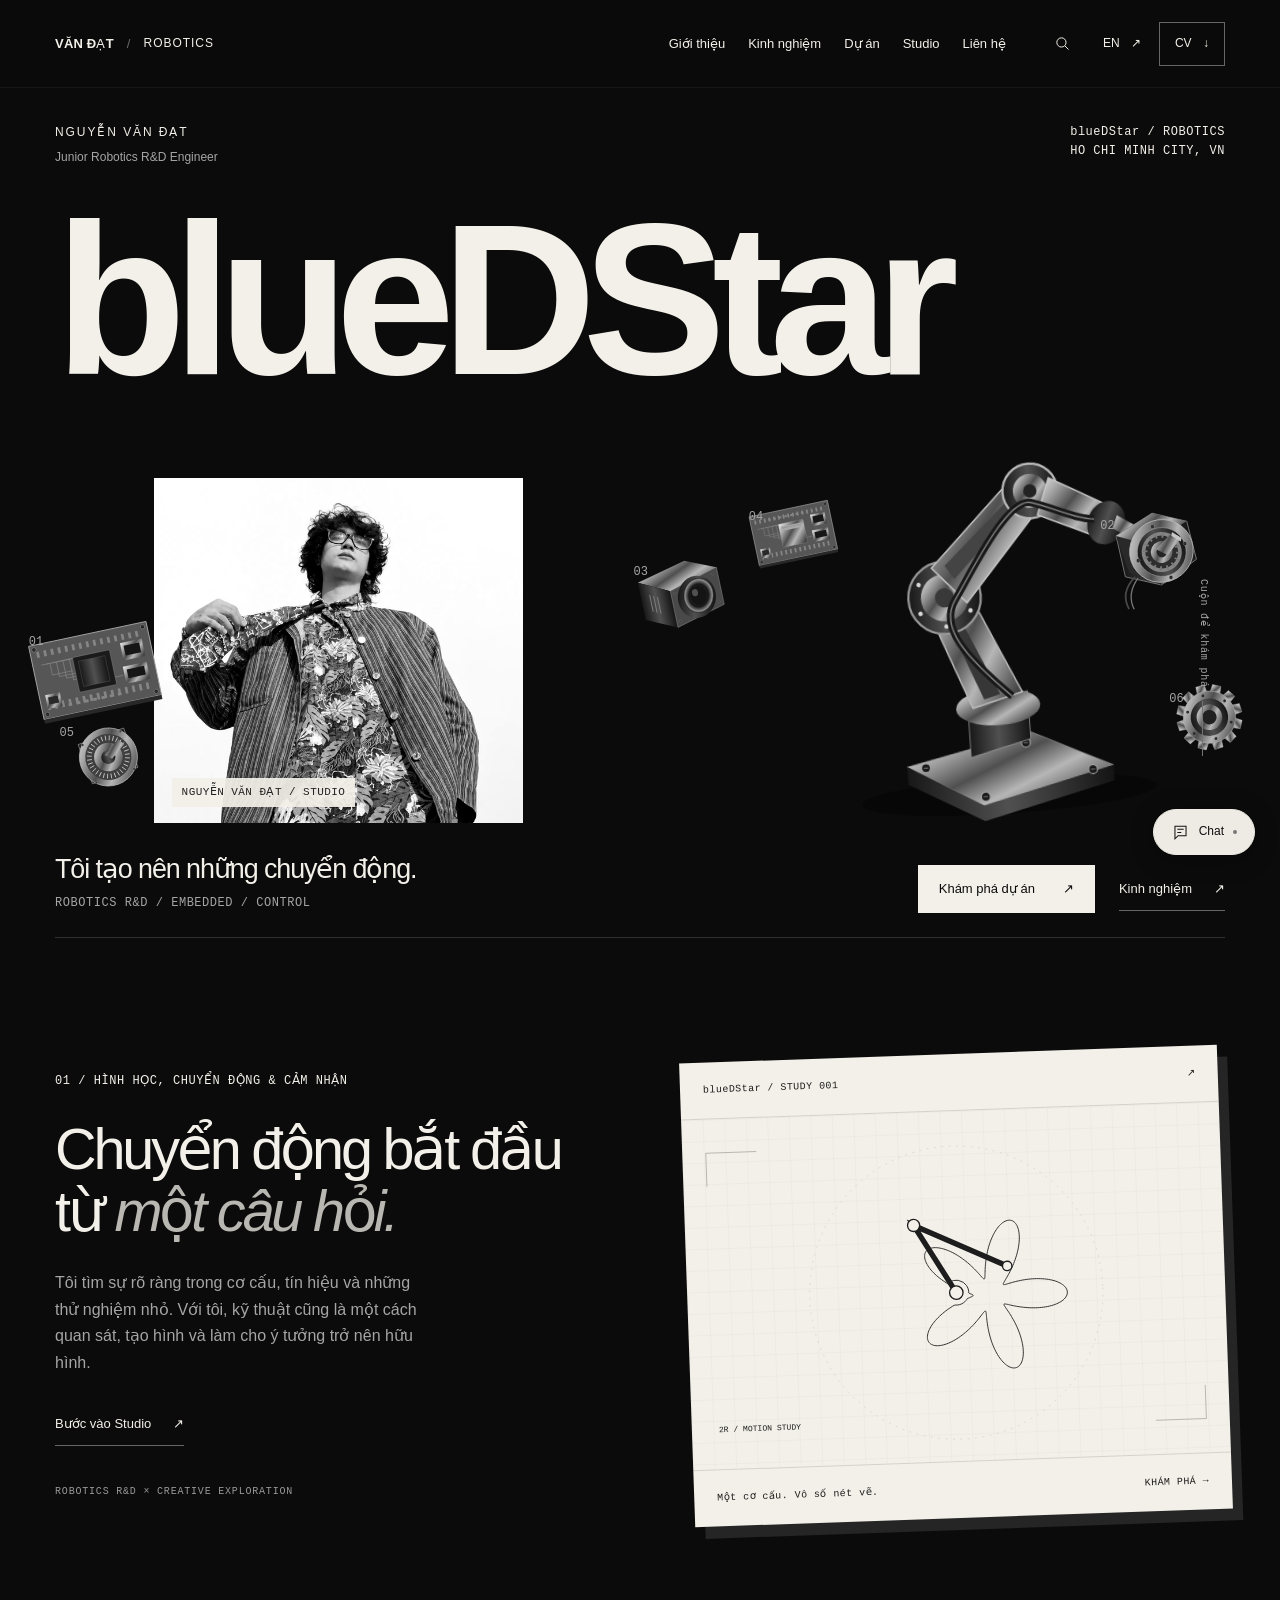
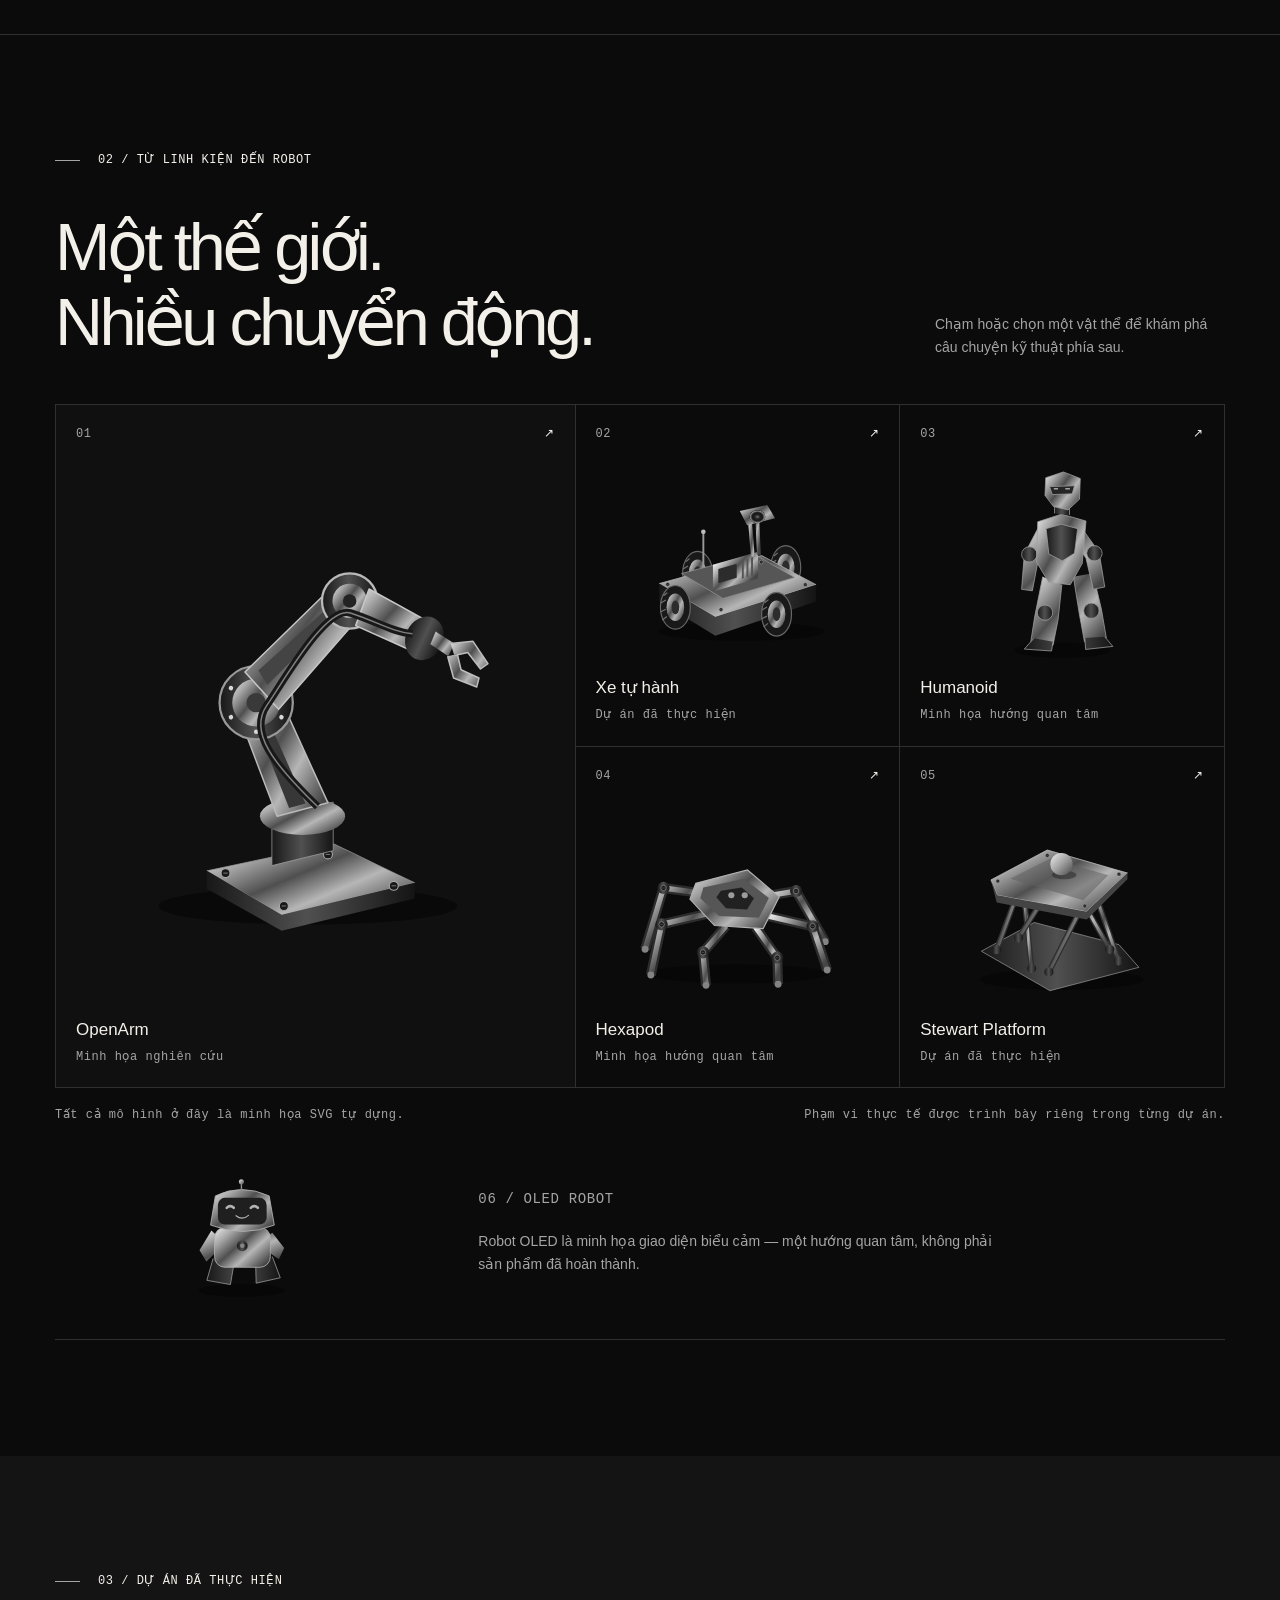
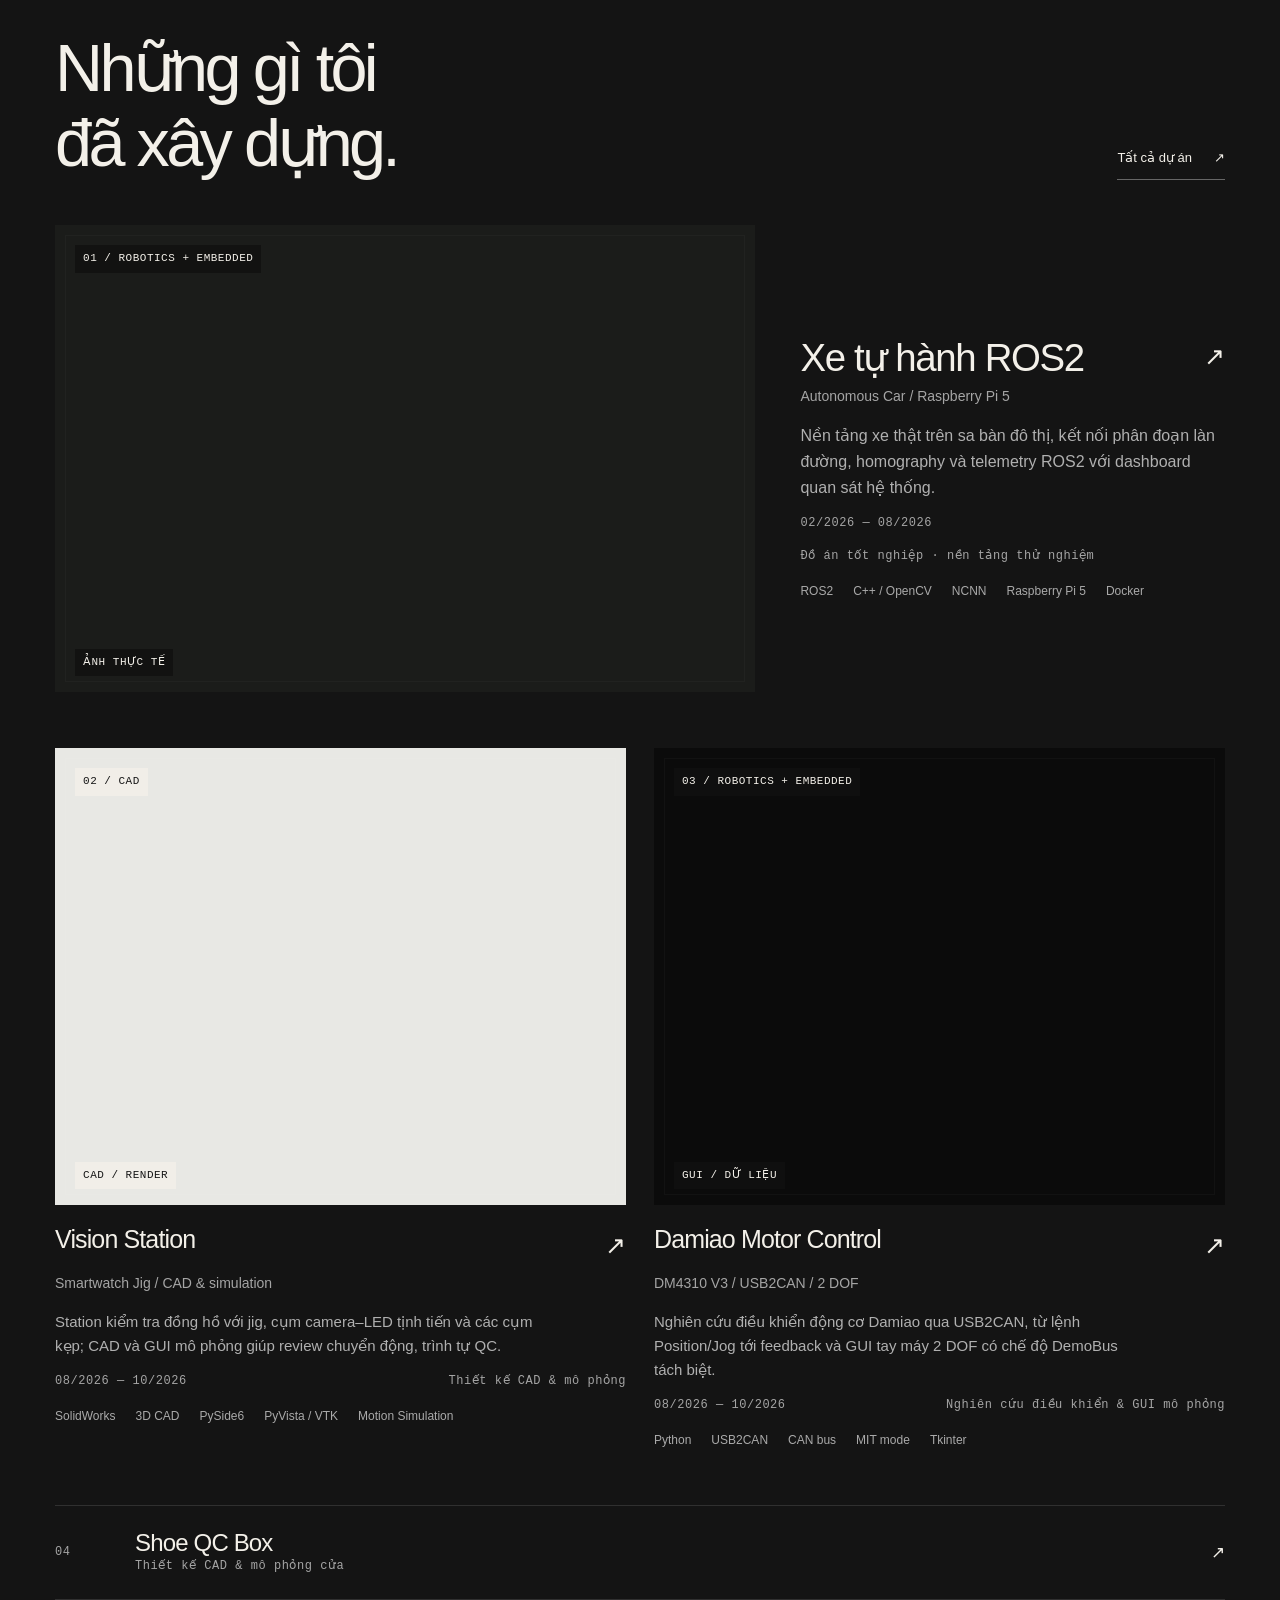
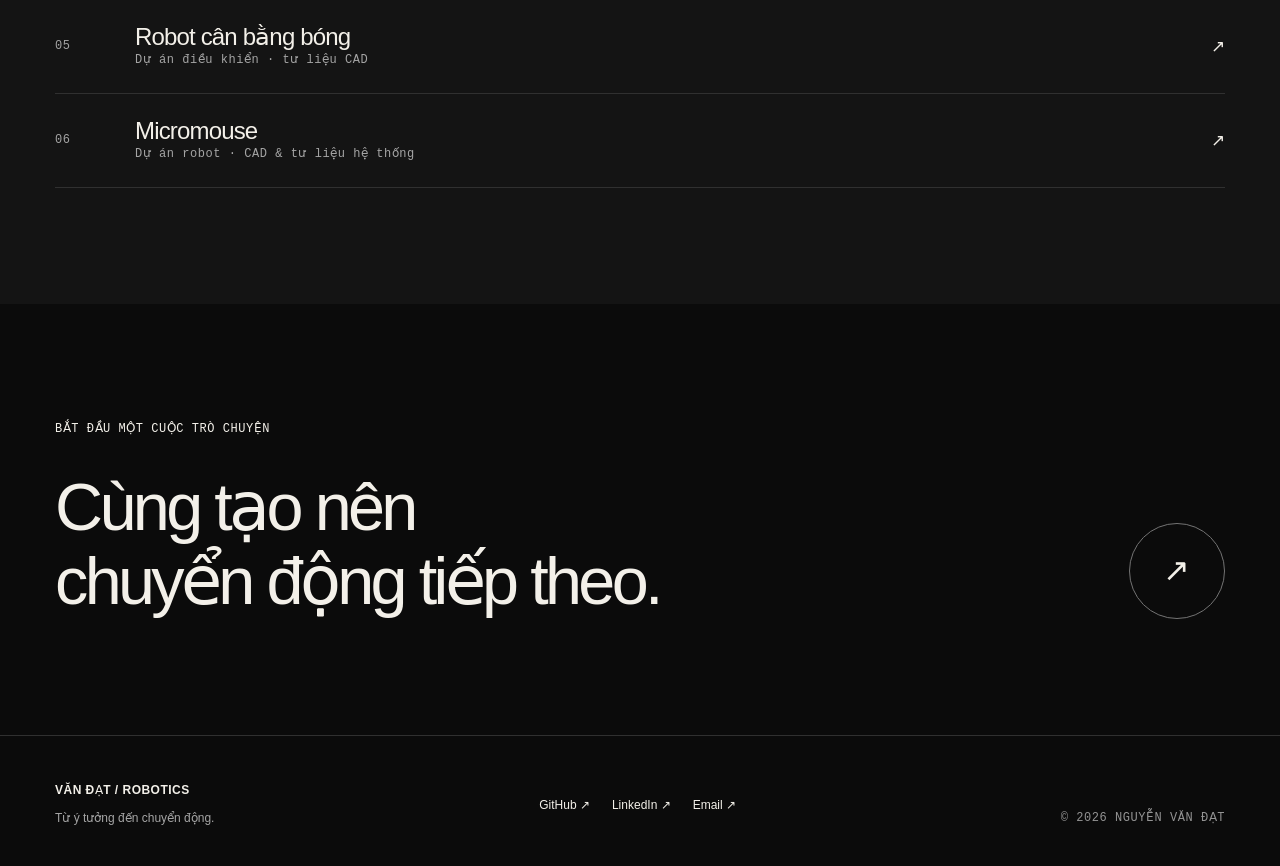
==== commit f1d5edf2: "Add interactive research studio and artistic motion studies" ====
--- a/index.html
+++ b/index.html
@@ -15,11 +15,13 @@
   <link rel="stylesheet" href="./styles.css">
   <link rel="stylesheet" href="./media.css">
   <link rel="stylesheet" href="./enhancements.css">
+  <link rel="stylesheet" href="./studio.css">
   <script src="./media.js" defer></script>
   <script src="./data.js" defer></script>
   <script src="./illustrations.js" defer></script>
   <script src="./gallery.js" defer></script>
   <script src="./chat.js" defer></script>
+  <script src="./studio.js" defer></script>
   <script src="./app.js" defer></script>
 </head>
 <body>
@@ -30,9 +32,11 @@
       <a href="#/about" data-i18n="about">Giới thiệu</a>
       <a href="#/experience" data-i18n="experience">Kinh nghiệm</a>
       <a href="#/work" data-i18n="work">Dự án</a>
+      <a href="#/studio" data-i18n="studio">Studio</a>
       <a href="#/contact" data-i18n="contact">Liên hệ</a>
     </nav>
     <div class="header-actions">
+      <button class="search-button" data-search-open aria-label="Tìm dự án hoặc công nghệ" aria-haspopup="dialog" aria-controls="search-dialog"><svg viewBox="0 0 24 24" aria-hidden="true"><circle cx="10.5" cy="10.5" r="6.5"/><path d="m15.5 15.5 5 5"/></svg></button>
       <button class="language-button" data-language aria-label="Switch to English">EN <span aria-hidden="true">↗</span></button>
       <button class="cv-button" data-cv>CV <span aria-hidden="true">↓</span></button>
       <button class="menu-button" data-menu aria-label="Mở menu" aria-expanded="false" aria-controls="menu-dialog"><span></span><span></span></button>
@@ -53,7 +57,8 @@
     <span class="mono">© 2026 NGUYỄN VĂN ĐẠT</span>
   </footer>
   <div class="route-curtain" aria-hidden="true"></div>
-  <dialog id="menu-dialog" class="menu-dialog" aria-labelledby="menu-title"><div class="dialog-top"><span id="menu-title" class="mono">NAVIGATION</span><button data-close-dialog data-i18n="close">Đóng</button></div><nav data-nav aria-label="Mobile navigation"><a href="#/home">Home</a><a href="#/about" data-i18n="about">Giới thiệu</a><a href="#/experience" data-i18n="experience">Kinh nghiệm</a><a href="#/work" data-i18n="work">Dự án</a><a href="#/contact" data-i18n="contact">Liên hệ</a></nav><p class="mono">HO CHI MINH CITY, VIETNAM</p></dialog>
+  <dialog id="menu-dialog" class="menu-dialog" aria-labelledby="menu-title"><div class="dialog-top"><span id="menu-title" class="mono">NAVIGATION</span><button data-close-dialog data-i18n="close">Đóng</button></div><nav data-nav aria-label="Mobile navigation"><a href="#/home">Home</a><a href="#/about" data-i18n="about">Giới thiệu</a><a href="#/experience" data-i18n="experience">Kinh nghiệm</a><a href="#/work" data-i18n="work">Dự án</a><a href="#/studio" data-i18n="studio">Studio</a><a href="#/contact" data-i18n="contact">Liên hệ</a></nav><p class="mono">HO CHI MINH CITY, VIETNAM</p></dialog>
+  <dialog id="search-dialog" class="archive-dialog" aria-labelledby="archive-title"><div class="archive-top"><h2 id="archive-title">Tìm trong sổ tay.</h2><button data-search-close>Đóng ×</button></div><div class="archive-input"><svg viewBox="0 0 24 24" aria-hidden="true"><circle cx="10.5" cy="10.5" r="6.5"/><path d="m15.5 15.5 5 5"/></svg><input id="archive-query" type="search" autocomplete="off" spellcheck="false" aria-label="Tìm dự án hoặc công nghệ"></div><p class="archive-status mono" role="status" aria-live="polite"></p><ul class="archive-results"></ul></dialog>
   <dialog id="cv-dialog" class="content-dialog" aria-labelledby="cv-title"></dialog>
   <dialog id="image-dialog" class="image-dialog" aria-label="Project image"></dialog>
   <button class="chat-launcher" data-chat-open aria-label="Mở trò chuyện" aria-haspopup="dialog" aria-controls="chat-dialog" aria-expanded="false"><svg viewBox="0 0 24 24" fill="none" aria-hidden="true"><path d="M5 4h14v12H9l-4 4V4Z"/><path d="M8 8h8M8 12h5"/></svg><span>Chat</span><span class="chat-launcher-dot" aria-hidden="true"></span></button>
--- a/studio.css
+++ b/studio.css
@@ -0,0 +1,45 @@
+/* Research as an open sketchbook. Original SVG studies, no external runtime. */
+:root{--reading-progress:0}
+.site-header:after{content:"";position:absolute;left:0;bottom:-1px;height:1px;width:100%;background:var(--paper);transform:scaleX(var(--reading-progress));transform-origin:left;pointer-events:none}
+.search-button{display:grid;place-items:center;min-width:44px;min-height:44px;border:1px solid transparent}
+.search-button:hover{border-color:var(--line)}.search-button svg{width:17px;height:17px;stroke:currentColor;stroke-width:1.4;fill:none}
+.desktop-nav{gap:23px}.header-actions{gap:12px}
+.research-door{display:grid;grid-template-columns:1fr 1fr;gap:8%;align-items:center;border-bottom:1px solid var(--line)}
+.research-door-copy h2{font-size:clamp(38px,4.5vw,68px);font-weight:400;line-height:1.07;margin:28px 0}
+.research-door-copy h2 em,.studio-page h1 em,.studio-page h2 em{font-weight:300;font-style:italic;letter-spacing:-.055em;color:#b9b7b2}
+.research-door-copy>p:not(.eyebrow){color:var(--muted);max-width:43ch;font-size:16px}
+.research-door-copy .text-link{margin-top:26px}.research-door-foot{display:block;color:#999;margin-top:38px;font-size:10px;letter-spacing:.08em}
+.research-door-plate{position:relative;display:block;background:var(--paper);color:#1d1d1d;transform:rotate(-2deg);transition:transform 500ms var(--ease);box-shadow:10px 12px 0 #252525}
+.research-door-plate:hover,.research-door-plate:focus-visible{transform:rotate(0)}.research-door-plate svg{width:100%;height:auto}
+.plate-top,.plate-bottom{display:flex;justify-content:space-between;gap:15px;padding:20px 23px;font-size:10px}.plate-top{border-bottom:1px solid #24242425}.plate-bottom{border-top:1px solid #24242425}
+.teaser-drawing{stroke-dasharray:1800;stroke-dashoffset:0}.research-door-plate:hover .teaser-drawing{animation:teaserDraw 1.7s var(--ease)}
+@keyframes teaserDraw{from{stroke-dashoffset:1800}to{stroke-dashoffset:0}}
+.studio-intro{padding:65px 0 58px;display:grid;grid-template-columns:1.35fr 1fr;gap:8%;align-items:end}
+.studio-intro .eyebrow{color:var(--muted);margin-bottom:30px}.studio-page h1{font-size:clamp(58px,7.9vw,118px);line-height:1.02;letter-spacing:-.065em;font-weight:400}
+.studio-page h1:focus{outline:none}.studio-lead p{max-width:39ch;color:#aaa;font-size:16px;margin-top:28px}.edition-stamp{display:inline-block;border:1px solid #6b6b6b;padding:10px 15px;line-height:1.6;font-size:10px;letter-spacing:.09em;transform:rotate(4deg);color:#ccc}
+.motion-instrument{border:1px solid #555}.instrument-top{display:flex;justify-content:space-between;gap:20px;align-items:center;padding:18px 22px;border-bottom:1px solid #444}.instrument-top p{font-size:11px}.instrument-badge{font-size:9px;color:#aaa;border:1px solid #555;padding:3px 8px}
+.instrument-grid{display:grid;grid-template-columns:minmax(0,1fr) 280px}.motion-paper{background:var(--paper);color:#171717;display:flex;flex-direction:column;justify-content:center;min-width:0;position:relative;overflow:hidden}
+.motion-stage{width:100%;touch-action:pan-y;outline-offset:-5px}.motion-stage:focus-visible{outline:2px solid #222}.motion-stage svg{width:100%;height:auto;user-select:none;-webkit-user-select:none;display:block}.pen-handle{touch-action:none;cursor:grab}.motion-stage:active .pen-handle{cursor:grabbing}
+.motion-trace{stroke-width:1.25}.paper-caption{display:flex;justify-content:space-between;gap:15px;padding:13px 20px;border-top:1px solid #25252525;margin-top:auto}.paper-caption .mono{font-size:9px;letter-spacing:.02em;color:#555}.pen-coordinate{white-space:nowrap}
+.motion-stage *{transition:none!important}
+.instrument-controls{background:#121212;padding:25px 23px;display:flex;flex-direction:column;gap:25px;min-width:0;border-left:1px solid #555}.control-heading{color:#999;font-size:10px;margin-bottom:12px}
+.pattern-options button{display:flex;width:100%;align-items:center;gap:13px;border-bottom:1px solid #343434;min-height:46px;text-align:left;font-size:14px;transition:background 180ms,color 180ms;padding:9px 11px}.pattern-options button>.mono{color:#999;font-size:10px}.pattern-options button>span:last-child{margin-left:auto;color:#888}.pattern-options button:hover{background:#222}.pattern-options button[aria-pressed=true]{background:var(--paper);color:#151515}.pattern-options button[aria-pressed=true]>.mono,.pattern-options button[aria-pressed=true]>span:last-child{color:#555}
+.instrument-sliders>label:first-child{display:flex;justify-content:space-between;gap:10px;font-size:11px;line-height:1.4}.instrument-sliders output{color:#aaa;font-family:Consolas,monospace;font-size:11px}.instrument-sliders input[type=range]{width:100%;height:34px;margin:7px 0 5px;accent-color:var(--paper);cursor:pointer}.instrument-sliders input:disabled{opacity:.3;cursor:default}.construction-toggle{display:flex;gap:8px;align-items:center;min-height:36px;color:#aaa;font-size:11px}.construction-toggle input{accent-color:var(--paper);width:14px;height:14px;flex-shrink:0}
+.joint-readouts{display:grid;grid-template-columns:1fr 1fr;gap:16px;margin:0;padding:0 0 19px;border-bottom:1px solid #333}.joint-readouts dt{font-family:Consolas,monospace;color:#888;font-size:11px}.joint-readouts dd{font-variant-numeric:tabular-nums;font-size:25px;line-height:1.2;font-weight:300;letter-spacing:-.045em;margin:8px 0 0}
+.instrument-actions{display:flex;flex-direction:column;gap:9px}.instrument-actions .button{width:100%;background:var(--paper);color:#151515;min-height:44px;justify-content:space-between;font-size:12px;padding:10px 15px}.instrument-actions .button:disabled{background:#252525;color:#888}.instrument-actions .text-link{font-size:11px;min-height:34px;justify-content:space-between;gap:12px;padding:4px 0;width:100%}.instrument-status{font-size:9px;color:#999;min-height:30px;letter-spacing:.035em;margin-top:auto}
+.instrument-footnote{padding:17px 22px;border-top:1px solid #444;display:flex;justify-content:space-between;gap:30px;align-items:start}.instrument-footnote p{font-size:11px;color:#999;max-width:80ch;line-height:1.6}.instrument-footnote a{font-size:10px;color:#bbb;white-space:nowrap;border-bottom:1px solid #555;min-height:27px}
+.studio-method{display:grid;grid-template-columns:1fr 1fr;gap:10%;padding:105px 0;border-bottom:1px solid var(--line)}.studio-method .eyebrow{margin-bottom:26px;color:#999}.studio-method h2{font-size:clamp(40px,4.6vw,68px);font-weight:400}.studio-method>div:last-child{padding-top:5px}.studio-method p{font-size:16px;color:#aaa}.kinematic-formula{border-left:1px solid #888;padding:12px 0 12px 23px;margin:30px 0;color:#ddd;font-size:12px;line-height:2;letter-spacing:.01em}.studio-method p.studio-method-small{font-size:12px;color:#888}.studio-method .text-link{font-size:13px;margin-top:25px}
+.field-notes{padding:100px 0}.field-notes>header{display:grid;grid-template-columns:1fr 1fr;column-gap:8%;align-items:end;margin-bottom:48px}.field-notes>header .eyebrow{grid-column:1/-1;color:#999;margin-bottom:25px}.field-notes>header h2{font-size:clamp(36px,4.4vw,64px);font-weight:400}.field-notes>header p:last-child{font-size:15px;color:#999;max-width:42ch}.field-note{border-top:1px solid #484848}.field-note:last-child{border-bottom:1px solid #484848}.field-note summary{display:grid;grid-template-columns:45px 1fr 30px;gap:18px;align-items:center;padding:27px 0;cursor:pointer;list-style:none}.field-note summary::-webkit-details-marker{display:none}.field-note summary>.mono{font-size:11px;color:#999}.note-tag{display:block;font-size:9px;color:#999;margin-bottom:9px;letter-spacing:.09em}.field-note strong{font-size:clamp(21px,2.4vw,34px);font-weight:400;letter-spacing:-.03em;line-height:1.25;display:block;max-width:40ch}.note-plus{font-size:27px;font-weight:300;transition:transform 200ms}.field-note[open] .note-plus{transform:rotate(45deg)}.note-body{display:grid;grid-template-columns:1fr 1fr;gap:7%;padding:4px 0 38px 63px;align-items:center}.note-image{display:block;overflow:hidden;border:1px solid #444;background:#111}.note-image img{width:100%;height:auto;aspect-ratio:1.75;object-fit:contain;filter:grayscale(1);transition:filter 300ms}.note-image:hover img{filter:none}.note-body p{font-size:14px;line-height:1.8;color:#aaa}.note-body .text-link{font-size:12px;margin-top:24px}
+.studio-closing{text-align:center;padding:65px 0 110px;border-top:1px solid var(--line)}.studio-closing>.mono{color:#888;margin:0 auto 28px;font-size:10px}.studio-closing h2{font-size:clamp(48px,6.6vw,96px);font-weight:400}.studio-closing .button{margin-top:35px;font-size:13px}
+.case-reading-nav{position:sticky;top:88px;z-index:15;background:#0b0b0bf5;backdrop-filter:blur(12px);display:flex;gap:27px;align-items:center;border-top:1px solid #454545;border-bottom:1px solid #454545;padding:5px 0;margin:38px 0 0;overflow-x:auto;scrollbar-width:thin}.case-reading-nav>.mono{font-size:9px;color:#999;white-space:nowrap;margin-right:auto;padding-right:14px}.case-reading-nav button{white-space:nowrap;font-size:11px;min-height:44px;padding:8px 0;border-bottom:1px solid transparent;color:#999}.case-reading-nav button:hover,.case-reading-nav button[aria-current]{color:var(--paper);border-bottom-color:var(--paper)}.documented-case [id^=case-part]{scroll-margin-top:55px}
+.archive-dialog{padding:0;background:#111;color:var(--paper);border:1px solid #666;width:680px;max-width:calc(100vw - 36px);max-height:calc(100svh - 70px);overscroll-behavior:contain}.archive-dialog[open]{display:flex;flex-direction:column;animation:archiveEnter 220ms var(--ease)}.archive-dialog::backdrop{background:#000b;backdrop-filter:blur(8px)}.archive-top{display:flex;justify-content:space-between;align-items:center;padding:22px 26px 5px;gap:20px}.archive-top h2{font-size:28px;letter-spacing:-.045em}.archive-top button{font-size:11px;min-width:44px;min-height:44px;color:#aaa}.archive-input{display:flex;align-items:center;gap:15px;margin:12px 26px 0;border-bottom:1px solid #777}.archive-input svg{stroke:currentColor;fill:none;stroke-width:1.3;width:20px;height:20px;flex-shrink:0}.archive-input input{border:0;background:transparent;width:100%;min-width:0;min-height:60px;outline:none;color:var(--paper);font:20px/1.3 Arial,sans-serif}.archive-input:focus-within{border-color:var(--paper)}.archive-input input::placeholder{color:#777;font-size:15px}.archive-status{font-size:10px;padding:17px 26px 11px;color:#999;min-height:46px;margin:0}.archive-results{margin:0;padding:0 15px 15px;overflow-y:auto;list-style:none;overscroll-behavior:contain}.archive-results a{display:grid;grid-template-columns:26px 1fr 20px;gap:14px;padding:16px 11px;border-top:1px solid #333;align-items:center;outline-offset:-2px}.archive-results a:hover,.archive-results a:focus-visible{background:#232323}.archive-results .mono{font-size:9px;color:#888}.archive-results strong{font-size:16px;display:block;font-weight:400;letter-spacing:-.02em}.archive-results small{display:block;font-size:10px;color:#999;margin-top:5px;line-height:1.5}.archive-results a>span:last-child{font-size:17px;color:#999}
+@keyframes archiveEnter{from{opacity:0;transform:translateY(-8px)}to{opacity:1;transform:none}}
+@media(max-width:1150px){.site-header{gap:22px}.desktop-nav{gap:19px}.wordmark-field{display:none}.instrument-grid{grid-template-columns:minmax(0,1fr) 250px}.instrument-controls{padding:20px;gap:20px}.joint-readouts dd{font-size:23px}.studio-intro{gap:6%}.research-door{gap:6%}.research-door-copy h2{font-size:4.8vw}.research-door-copy>p:not(.eyebrow){font-size:15px}.research-door-foot{font-size:9px}.plate-top,.plate-bottom{font-size:9px;padding:16px}.motion-paper{justify-content:center}.motion-stage{margin:auto 0}.instrument-footnote p{max-width:65ch}}
+@media(max-width:860px){.case-reading-nav{top:76px;gap:23px}.research-door{gap:5%}.research-door-copy h2{font-size:5vw}.research-door-copy>p:not(.eyebrow){font-size:14px}.research-door-foot{font-size:8px}.research-door .eyebrow{font-size:10px}.plate-top,.plate-bottom{font-size:8px;padding:12px}.studio-intro{padding-top:50px;grid-template-columns:1.2fr 1fr;gap:6%}.studio-page h1{font-size:8.5vw}.studio-intro .eyebrow{font-size:10px}.studio-lead p{font-size:14px}.edition-stamp{font-size:9px}.instrument-grid{grid-template-columns:1fr}.instrument-controls{border-left:0;border-top:1px solid #555;display:grid;grid-template-columns:1fr 1fr;gap:20px 32px;padding:25px}.instrument-sliders{align-self:center}.joint-readouts{grid-column:2;grid-row:1;align-self:end;padding-bottom:15px;margin-bottom:10px}.instrument-actions{grid-column:1;grid-row:2;gap:5px}.instrument-sliders{grid-column:2;grid-row:2;align-self:start}.instrument-status{grid-column:1/-1;min-height:0}.motion-stage{margin:0}.instrument-footnote{gap:20px}.studio-method{gap:7%;padding:80px 0}.studio-method p{font-size:14px}.kinematic-formula{font-size:10px;padding-left:15px}.field-notes{padding:80px 0}.field-notes>header{gap:6%}.field-notes>header p:last-child{font-size:13px}.note-body{padding-left:0;gap:6%}.note-body p{font-size:13px}.note-body .text-link{font-size:11px}.field-note summary{grid-template-columns:32px 1fr 22px;gap:14px}.studio-closing{padding-bottom:85px}}
+@media(max-width:560px){.header-actions{gap:7px}.site-header{gap:12px}.search-button{min-width:34px}.research-door{grid-template-columns:1fr;gap:40px}.research-door-copy h2{font-size:43px;max-width:13ch;line-height:1.08}.research-door-copy>p:not(.eyebrow){font-size:15px}.research-door-copy .eyebrow{font-size:9px}.research-door-copy .text-link{font-size:13px}.research-door-foot{font-size:9px;margin-top:28px}.research-door-plate{margin:0 6px 8px;box-shadow:6px 8px 0 #252525}.plate-top,.plate-bottom{font-size:8px;padding:14px}.studio-intro{padding-top:35px;padding-bottom:35px;display:block}.studio-page h1{font-size:clamp(48px,13vw,74px)}.studio-intro .eyebrow{font-size:9px;margin-bottom:22px}.studio-lead{display:flex;gap:20px;margin-top:26px;align-items:start}.edition-stamp{font-size:8px;flex-shrink:0;padding:8px 9px;line-height:1.6}.studio-lead p{font-size:13px;margin:0;line-height:1.7}.instrument-top{padding:13px 14px;gap:10px}.instrument-top p{font-size:8px;letter-spacing:0}.instrument-badge{font-size:7px;padding:3px 5px;white-space:nowrap}.motion-stage svg{min-height:0}.paper-caption{padding:11px 12px;gap:8px;flex-direction:column}.paper-caption .mono{font-size:8px}.instrument-controls{padding:19px 15px;gap:19px 18px;grid-template-columns:1fr 1fr}.control-heading{font-size:8px;margin-bottom:9px}.pattern-options button{font-size:12px;gap:8px;min-height:43px;padding:7px 8px}.pattern-options button>.mono{font-size:8px}.instrument-sliders>label:first-child{font-size:10px;flex-direction:column;gap:2px}.instrument-sliders output{font-size:9px}.construction-toggle{font-size:9px;line-height:1.5}.joint-readouts{gap:10px;align-self:center;grid-template-columns:1fr;border-bottom:0;padding-bottom:0;margin-bottom:0}.joint-readouts>div{display:flex;justify-content:space-between;align-items:center;gap:8px;border-bottom:1px solid #333;padding:8px 0}.joint-readouts dt{font-size:10px}.joint-readouts dd{font-size:20px;margin:0}.instrument-actions .button{font-size:10px;padding:9px 11px}.instrument-actions .text-link{font-size:9px}.instrument-status{font-size:8px;line-height:1.7}.instrument-footnote{padding:14px;display:block}.instrument-footnote p{font-size:10px}.instrument-footnote a{font-size:9px;display:inline-block;margin-top:12px}.studio-method{grid-template-columns:1fr;padding:60px 0;gap:28px}.studio-method h2{font-size:43px}.studio-method .eyebrow{font-size:9px;margin-bottom:20px}.studio-method p{font-size:14px}.studio-method p.studio-method-small{font-size:11px}.kinematic-formula{font-size:10px;margin:24px 0;padding-left:14px;line-height:2.2}.studio-method .text-link{font-size:11px;gap:12px}.field-notes{padding:60px 0}.field-notes>header{display:block;margin-bottom:30px}.field-notes>header .eyebrow{font-size:9px;margin-bottom:20px}.field-notes>header h2{font-size:37px}.field-notes>header p:last-child{margin-top:22px;font-size:14px}.field-note summary{grid-template-columns:22px 1fr 20px;gap:10px;padding:22px 0}.field-note summary>.mono{font-size:9px}.note-tag{font-size:8px;line-height:1.5}.field-note strong{font-size:23px}.note-plus{font-size:23px}.note-body{grid-template-columns:1fr;gap:22px;padding:3px 0 28px}.note-body p{font-size:14px}.note-body .text-link{font-size:11px;margin-top:18px}.studio-closing{padding:50px 0 70px}.studio-closing>.mono{font-size:8px;margin-bottom:23px}.studio-closing h2{font-size:50px}.studio-closing .button{font-size:12px}.case-reading-nav{gap:20px;padding:3px 0;margin-top:25px}.case-reading-nav>.mono{display:none}.case-reading-nav button{font-size:10px}.documented-case [id^=case-part]{scroll-margin-top:45px}.archive-dialog{max-width:calc(100vw - 24px);max-height:calc(100svh - 28px)}.archive-top{padding:15px 18px 0;gap:10px}.archive-top h2{font-size:25px}.archive-top button{font-size:10px}.archive-input{margin:8px 18px 0;gap:10px}.archive-input input{font-size:18px;min-height:55px}.archive-input input::placeholder{font-size:12px}.archive-input svg{width:17px;height:17px}.archive-status{padding:13px 18px 9px;font-size:8px;min-height:40px}.archive-results{padding:0 8px 8px}.archive-results a{gap:10px;grid-template-columns:19px 1fr 15px;padding:14px 10px}.archive-results strong{font-size:14px}.archive-results small{font-size:9px}.archive-results .mono{font-size:8px}}
+@media(max-width:359px){.site-header{gap:7px}.header-actions{gap:5px}.search-button{min-width:30px}.cv-button{padding:0 7px}.menu-button{width:38px;padding:8px}.language-button{min-width:30px}.research-door-copy h2{font-size:38px}.studio-lead{gap:14px}.studio-lead p{font-size:12px}.studio-page h1{font-size:12.8vw}.instrument-controls{gap:17px 14px;padding:17px 12px}.instrument-actions .text-link{font-size:8px}.field-note strong{font-size:21px}.studio-closing h2{font-size:44px}.kinematic-formula{font-size:9px;padding-left:11px}}
+@media(prefers-reduced-motion:reduce){.research-door-plate{transform:none;transition:none}.teaser-drawing{transition:none;animation:none!important}.research-door-plate:hover .teaser-drawing{stroke-dashoffset:0}.archive-dialog[open]{animation:none}}
+
+@media(max-width:560px){body:has(.studio-page) .chat-launcher{width:44px;height:44px;padding:11px;justify-content:center}body:has(.studio-page) .chat-launcher>span{display:none}.instrument-actions .button{font-size:12px}.instrument-actions .text-link,.construction-toggle{font-size:11px}.instrument-status{font-size:9px}}
+
+@media(max-width:560px){.motion-trace{stroke-width:2}.motion-guide{stroke-width:1.2}}
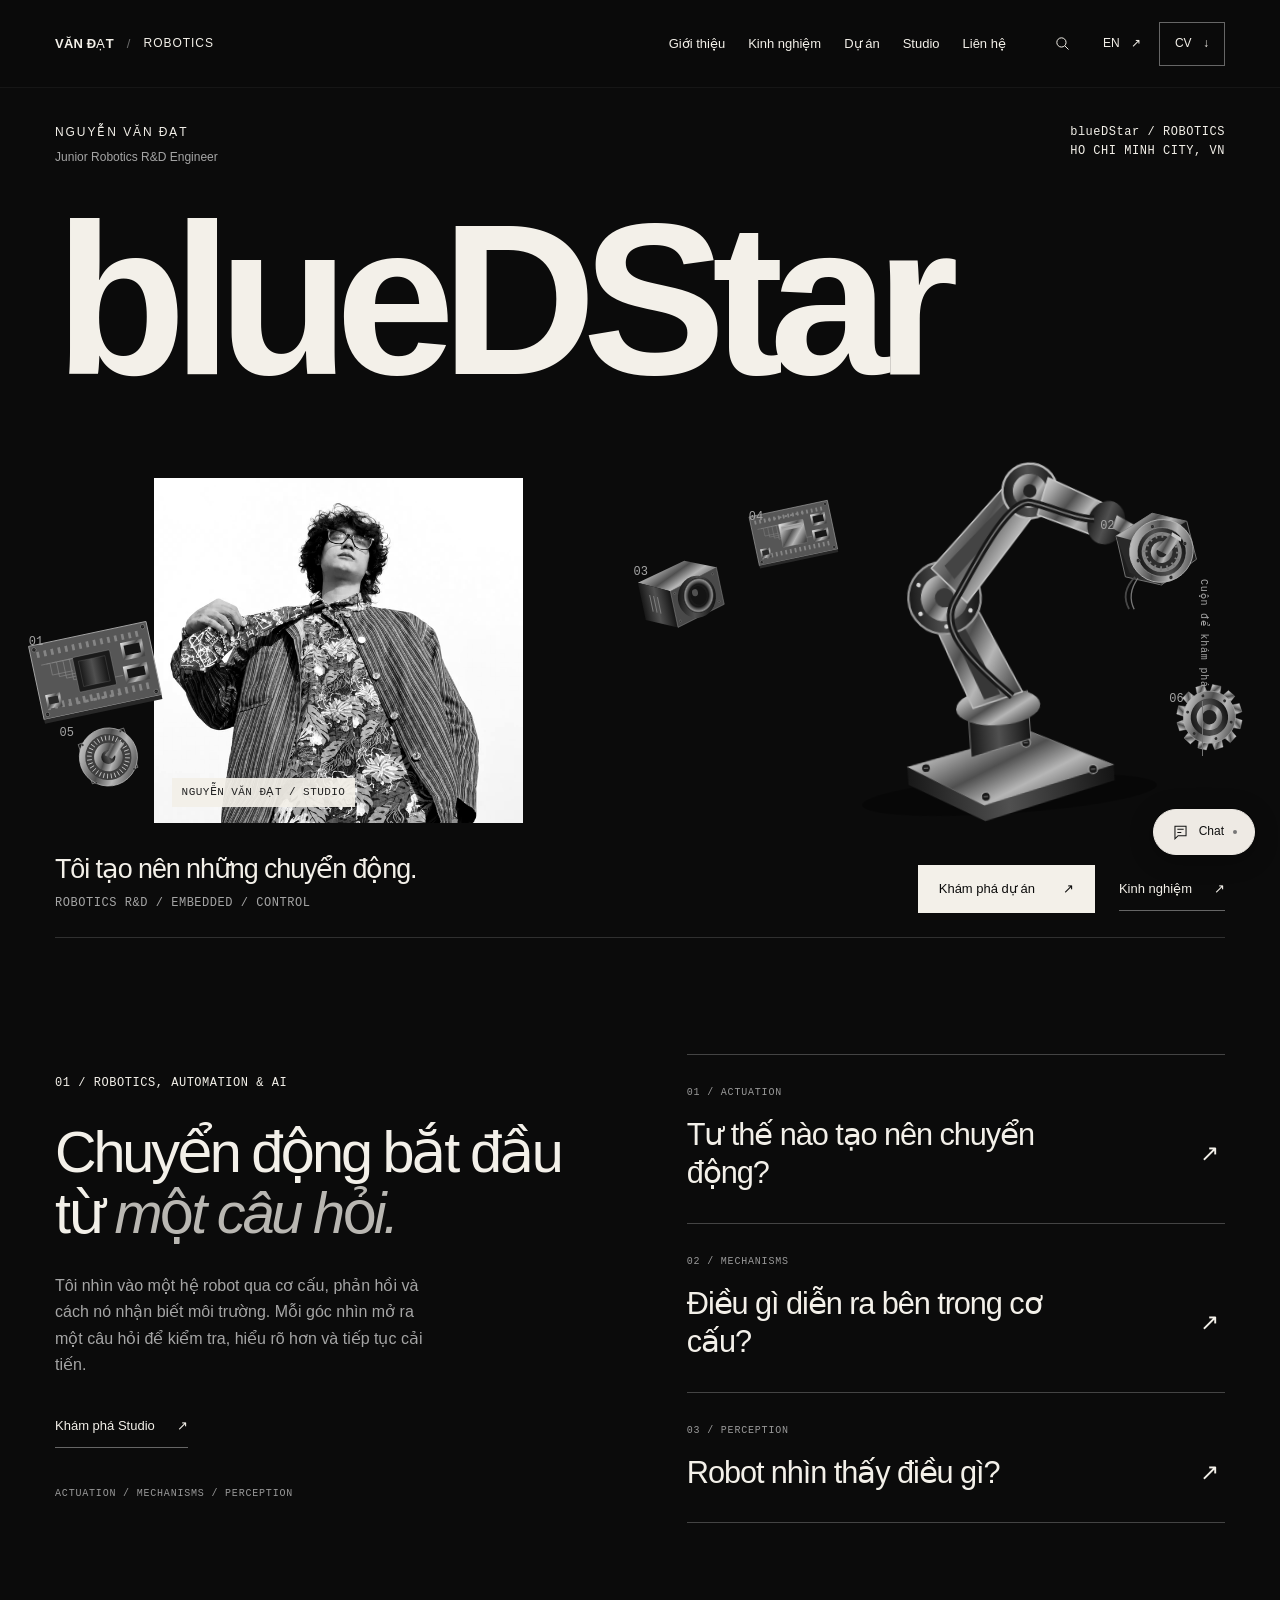
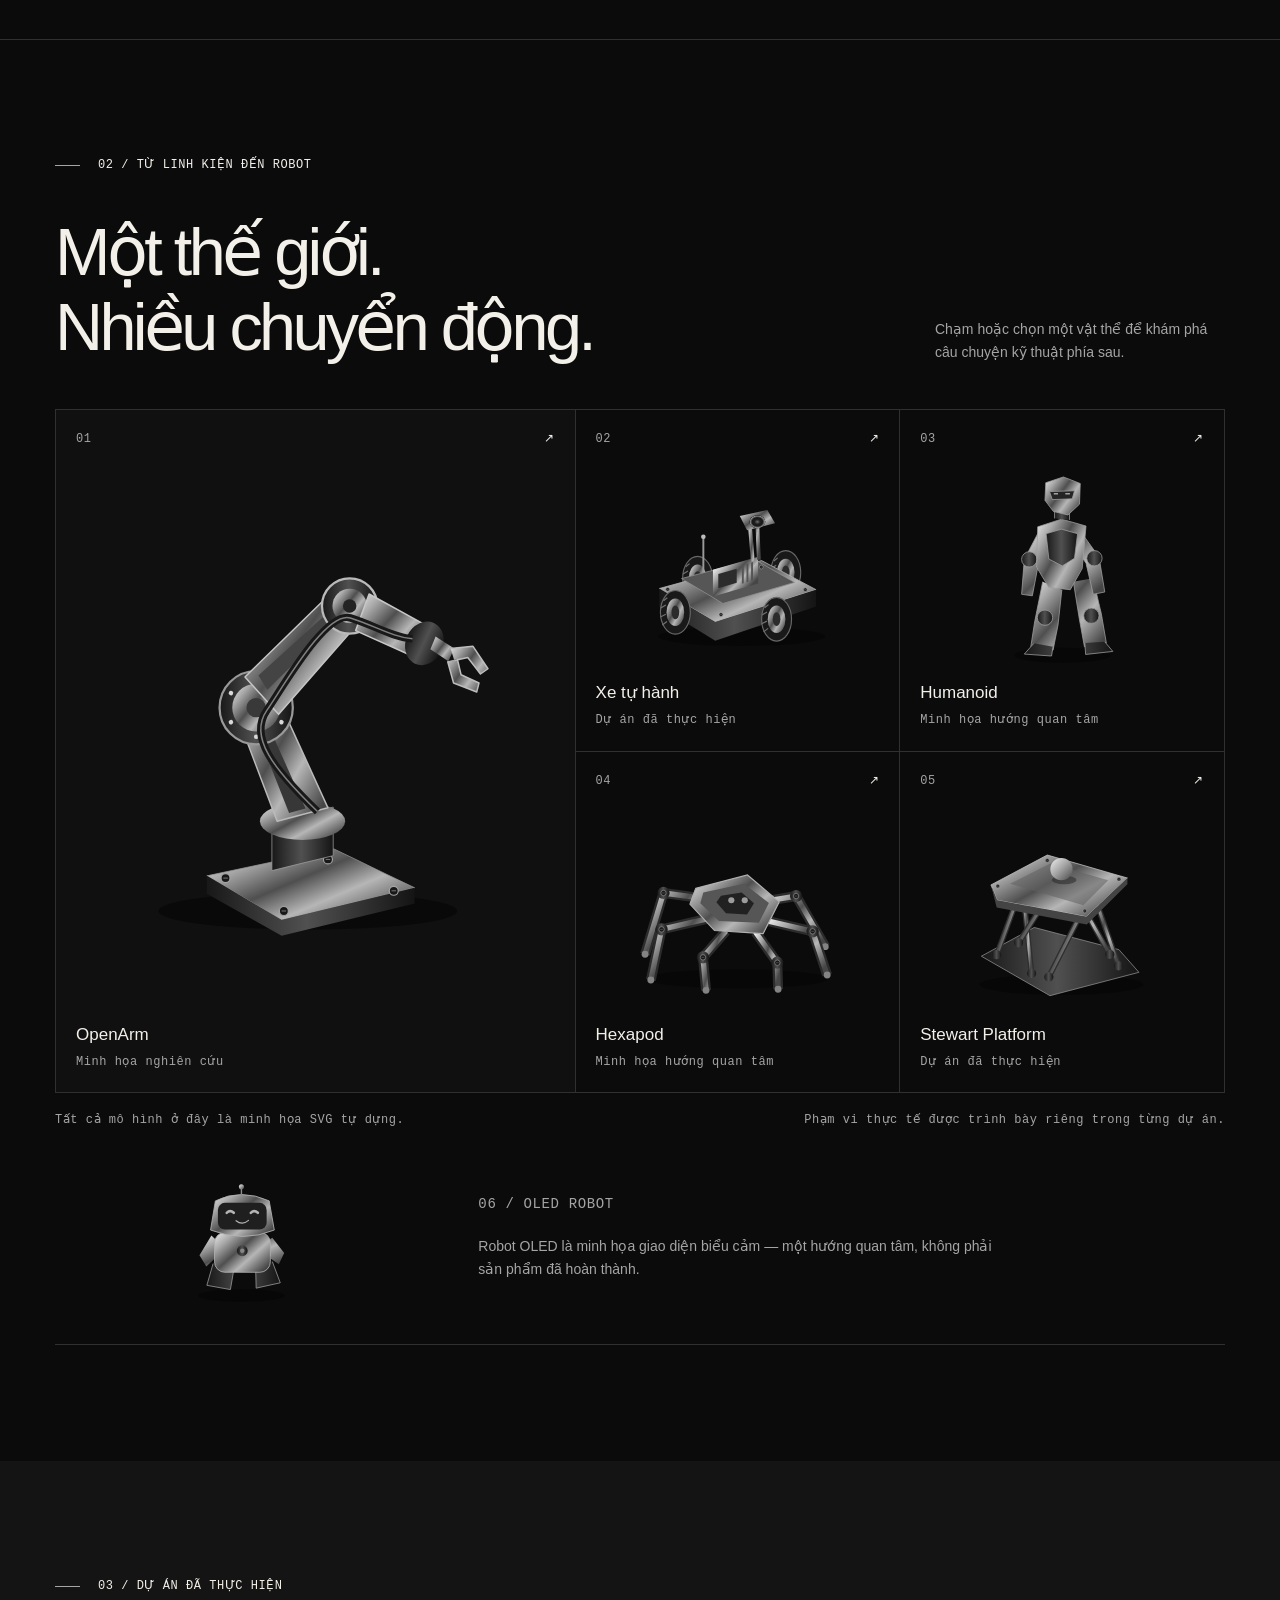
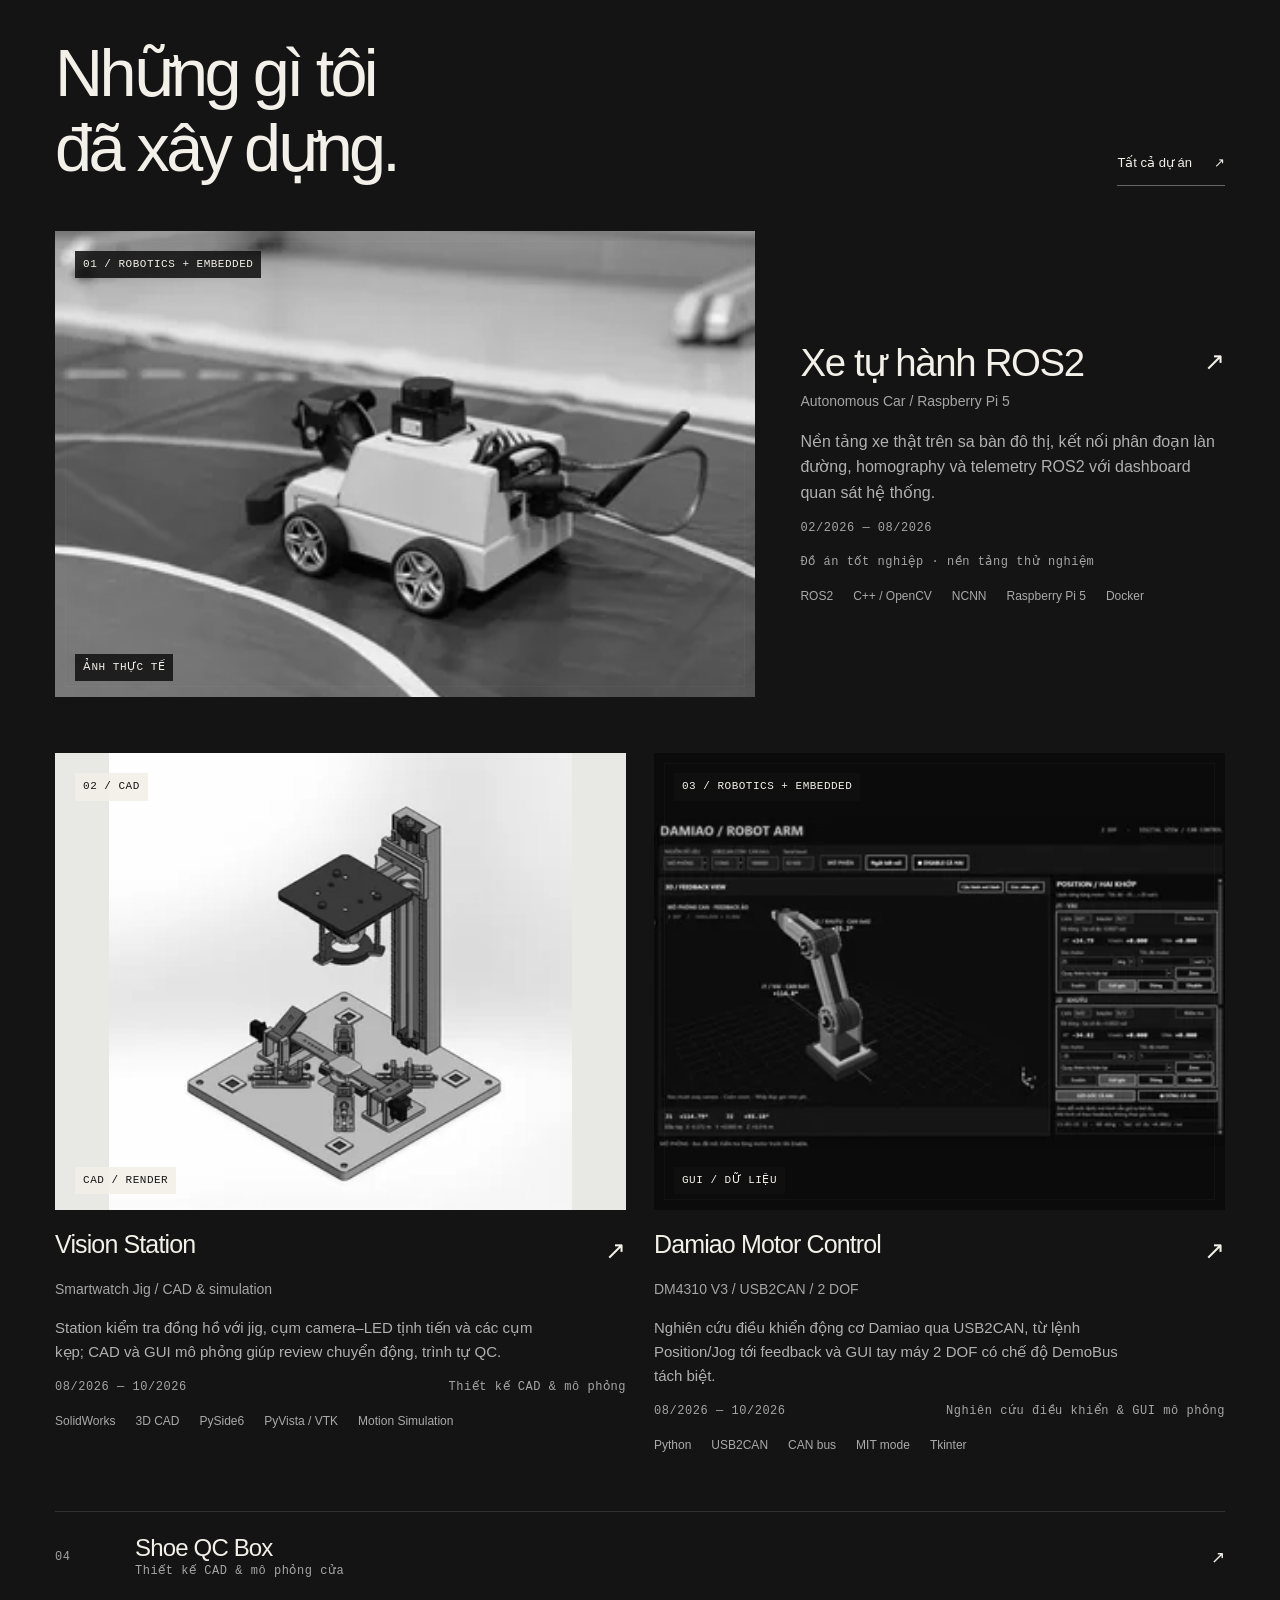
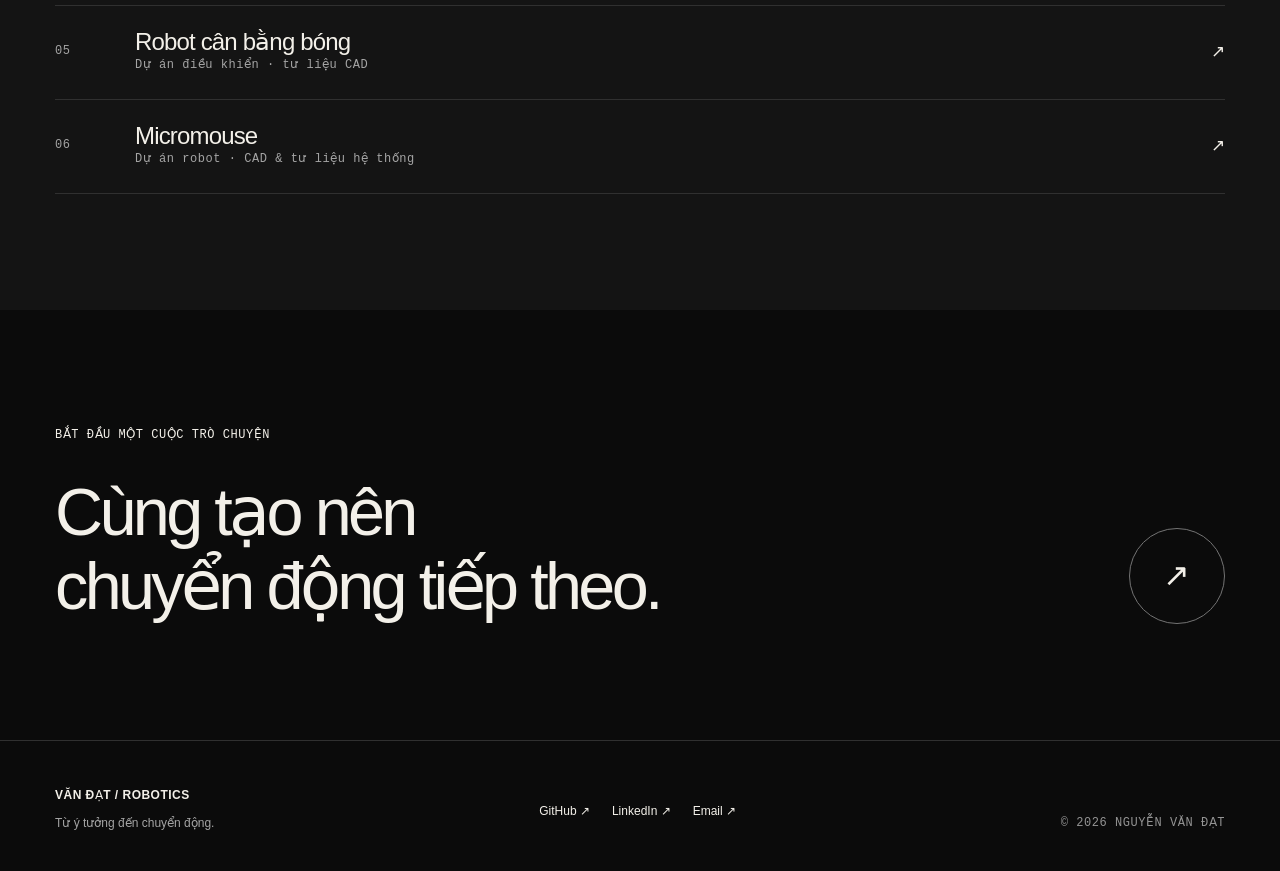
==== commit 10de48cf: "Replace drawing study with focused robotics 3D and perception studio" ====
--- a/index.html
+++ b/index.html
@@ -16,6 +16,7 @@
   <link rel="stylesheet" href="./media.css">
   <link rel="stylesheet" href="./enhancements.css">
   <link rel="stylesheet" href="./studio.css">
+  <link rel="stylesheet" href="./robotics-lab.css">
   <script src="./media.js" defer></script>
   <script src="./data.js" defer></script>
   <script src="./illustrations.js" defer></script>
--- a/studio.css
+++ b/studio.css
@@ -1,4 +1,4 @@
-/* Research as an open sketchbook. Original SVG studies, no external runtime. */
+/* Research questions, field notes, navigation and archive search. */
 :root{--reading-progress:0}
 .site-header:after{content:"";position:absolute;left:0;bottom:-1px;height:1px;width:100%;background:var(--paper);transform:scaleX(var(--reading-progress));transform-origin:left;pointer-events:none}
 .search-button{display:grid;place-items:center;min-width:44px;min-height:44px;border:1px solid transparent}
@@ -9,37 +9,21 @@
 .research-door-copy h2 em,.studio-page h1 em,.studio-page h2 em{font-weight:300;font-style:italic;letter-spacing:-.055em;color:#b9b7b2}
 .research-door-copy>p:not(.eyebrow){color:var(--muted);max-width:43ch;font-size:16px}
 .research-door-copy .text-link{margin-top:26px}.research-door-foot{display:block;color:#999;margin-top:38px;font-size:10px;letter-spacing:.08em}
-.research-door-plate{position:relative;display:block;background:var(--paper);color:#1d1d1d;transform:rotate(-2deg);transition:transform 500ms var(--ease);box-shadow:10px 12px 0 #252525}
-.research-door-plate:hover,.research-door-plate:focus-visible{transform:rotate(0)}.research-door-plate svg{width:100%;height:auto}
-.plate-top,.plate-bottom{display:flex;justify-content:space-between;gap:15px;padding:20px 23px;font-size:10px}.plate-top{border-bottom:1px solid #24242425}.plate-bottom{border-top:1px solid #24242425}
-.teaser-drawing{stroke-dasharray:1800;stroke-dashoffset:0}.research-door-plate:hover .teaser-drawing{animation:teaserDraw 1.7s var(--ease)}
-@keyframes teaserDraw{from{stroke-dashoffset:1800}to{stroke-dashoffset:0}}
 .studio-intro{padding:65px 0 58px;display:grid;grid-template-columns:1.35fr 1fr;gap:8%;align-items:end}
 .studio-intro .eyebrow{color:var(--muted);margin-bottom:30px}.studio-page h1{font-size:clamp(58px,7.9vw,118px);line-height:1.02;letter-spacing:-.065em;font-weight:400}
-.studio-page h1:focus{outline:none}.studio-lead p{max-width:39ch;color:#aaa;font-size:16px;margin-top:28px}.edition-stamp{display:inline-block;border:1px solid #6b6b6b;padding:10px 15px;line-height:1.6;font-size:10px;letter-spacing:.09em;transform:rotate(4deg);color:#ccc}
-.motion-instrument{border:1px solid #555}.instrument-top{display:flex;justify-content:space-between;gap:20px;align-items:center;padding:18px 22px;border-bottom:1px solid #444}.instrument-top p{font-size:11px}.instrument-badge{font-size:9px;color:#aaa;border:1px solid #555;padding:3px 8px}
-.instrument-grid{display:grid;grid-template-columns:minmax(0,1fr) 280px}.motion-paper{background:var(--paper);color:#171717;display:flex;flex-direction:column;justify-content:center;min-width:0;position:relative;overflow:hidden}
-.motion-stage{width:100%;touch-action:pan-y;outline-offset:-5px}.motion-stage:focus-visible{outline:2px solid #222}.motion-stage svg{width:100%;height:auto;user-select:none;-webkit-user-select:none;display:block}.pen-handle{touch-action:none;cursor:grab}.motion-stage:active .pen-handle{cursor:grabbing}
-.motion-trace{stroke-width:1.25}.paper-caption{display:flex;justify-content:space-between;gap:15px;padding:13px 20px;border-top:1px solid #25252525;margin-top:auto}.paper-caption .mono{font-size:9px;letter-spacing:.02em;color:#555}.pen-coordinate{white-space:nowrap}
-.motion-stage *{transition:none!important}
-.instrument-controls{background:#121212;padding:25px 23px;display:flex;flex-direction:column;gap:25px;min-width:0;border-left:1px solid #555}.control-heading{color:#999;font-size:10px;margin-bottom:12px}
-.pattern-options button{display:flex;width:100%;align-items:center;gap:13px;border-bottom:1px solid #343434;min-height:46px;text-align:left;font-size:14px;transition:background 180ms,color 180ms;padding:9px 11px}.pattern-options button>.mono{color:#999;font-size:10px}.pattern-options button>span:last-child{margin-left:auto;color:#888}.pattern-options button:hover{background:#222}.pattern-options button[aria-pressed=true]{background:var(--paper);color:#151515}.pattern-options button[aria-pressed=true]>.mono,.pattern-options button[aria-pressed=true]>span:last-child{color:#555}
-.instrument-sliders>label:first-child{display:flex;justify-content:space-between;gap:10px;font-size:11px;line-height:1.4}.instrument-sliders output{color:#aaa;font-family:Consolas,monospace;font-size:11px}.instrument-sliders input[type=range]{width:100%;height:34px;margin:7px 0 5px;accent-color:var(--paper);cursor:pointer}.instrument-sliders input:disabled{opacity:.3;cursor:default}.construction-toggle{display:flex;gap:8px;align-items:center;min-height:36px;color:#aaa;font-size:11px}.construction-toggle input{accent-color:var(--paper);width:14px;height:14px;flex-shrink:0}
-.joint-readouts{display:grid;grid-template-columns:1fr 1fr;gap:16px;margin:0;padding:0 0 19px;border-bottom:1px solid #333}.joint-readouts dt{font-family:Consolas,monospace;color:#888;font-size:11px}.joint-readouts dd{font-variant-numeric:tabular-nums;font-size:25px;line-height:1.2;font-weight:300;letter-spacing:-.045em;margin:8px 0 0}
-.instrument-actions{display:flex;flex-direction:column;gap:9px}.instrument-actions .button{width:100%;background:var(--paper);color:#151515;min-height:44px;justify-content:space-between;font-size:12px;padding:10px 15px}.instrument-actions .button:disabled{background:#252525;color:#888}.instrument-actions .text-link{font-size:11px;min-height:34px;justify-content:space-between;gap:12px;padding:4px 0;width:100%}.instrument-status{font-size:9px;color:#999;min-height:30px;letter-spacing:.035em;margin-top:auto}
-.instrument-footnote{padding:17px 22px;border-top:1px solid #444;display:flex;justify-content:space-between;gap:30px;align-items:start}.instrument-footnote p{font-size:11px;color:#999;max-width:80ch;line-height:1.6}.instrument-footnote a{font-size:10px;color:#bbb;white-space:nowrap;border-bottom:1px solid #555;min-height:27px}
-.studio-method{display:grid;grid-template-columns:1fr 1fr;gap:10%;padding:105px 0;border-bottom:1px solid var(--line)}.studio-method .eyebrow{margin-bottom:26px;color:#999}.studio-method h2{font-size:clamp(40px,4.6vw,68px);font-weight:400}.studio-method>div:last-child{padding-top:5px}.studio-method p{font-size:16px;color:#aaa}.kinematic-formula{border-left:1px solid #888;padding:12px 0 12px 23px;margin:30px 0;color:#ddd;font-size:12px;line-height:2;letter-spacing:.01em}.studio-method p.studio-method-small{font-size:12px;color:#888}.studio-method .text-link{font-size:13px;margin-top:25px}
+.studio-page h1:focus{outline:none}.studio-lead p{max-width:39ch;color:#aaa;font-size:16px;margin-top:28px}.edition-stamp{display:inline-block;border:1px solid #6b6b6b;padding:10px 15px;line-height:1.6;font-size:10px;letter-spacing:.09em;transform:rotate(4deg);color:#ccc}.control-heading{color:#999;font-size:10px;margin-bottom:12px}
+.studio-method{display:grid;grid-template-columns:1fr 1fr;gap:10%;padding:105px 0;border-bottom:1px solid var(--line)}.studio-method .eyebrow{margin-bottom:26px;color:#999}.studio-method h2{font-size:clamp(40px,4.6vw,68px);font-weight:400}.studio-method>div:last-child{padding-top:5px}.studio-method p{font-size:16px;color:#aaa}.studio-method p.studio-method-small{font-size:12px;color:#888}.studio-method .text-link{font-size:13px;margin-top:25px}
 .field-notes{padding:100px 0}.field-notes>header{display:grid;grid-template-columns:1fr 1fr;column-gap:8%;align-items:end;margin-bottom:48px}.field-notes>header .eyebrow{grid-column:1/-1;color:#999;margin-bottom:25px}.field-notes>header h2{font-size:clamp(36px,4.4vw,64px);font-weight:400}.field-notes>header p:last-child{font-size:15px;color:#999;max-width:42ch}.field-note{border-top:1px solid #484848}.field-note:last-child{border-bottom:1px solid #484848}.field-note summary{display:grid;grid-template-columns:45px 1fr 30px;gap:18px;align-items:center;padding:27px 0;cursor:pointer;list-style:none}.field-note summary::-webkit-details-marker{display:none}.field-note summary>.mono{font-size:11px;color:#999}.note-tag{display:block;font-size:9px;color:#999;margin-bottom:9px;letter-spacing:.09em}.field-note strong{font-size:clamp(21px,2.4vw,34px);font-weight:400;letter-spacing:-.03em;line-height:1.25;display:block;max-width:40ch}.note-plus{font-size:27px;font-weight:300;transition:transform 200ms}.field-note[open] .note-plus{transform:rotate(45deg)}.note-body{display:grid;grid-template-columns:1fr 1fr;gap:7%;padding:4px 0 38px 63px;align-items:center}.note-image{display:block;overflow:hidden;border:1px solid #444;background:#111}.note-image img{width:100%;height:auto;aspect-ratio:1.75;object-fit:contain;filter:grayscale(1);transition:filter 300ms}.note-image:hover img{filter:none}.note-body p{font-size:14px;line-height:1.8;color:#aaa}.note-body .text-link{font-size:12px;margin-top:24px}
 .studio-closing{text-align:center;padding:65px 0 110px;border-top:1px solid var(--line)}.studio-closing>.mono{color:#888;margin:0 auto 28px;font-size:10px}.studio-closing h2{font-size:clamp(48px,6.6vw,96px);font-weight:400}.studio-closing .button{margin-top:35px;font-size:13px}
 .case-reading-nav{position:sticky;top:88px;z-index:15;background:#0b0b0bf5;backdrop-filter:blur(12px);display:flex;gap:27px;align-items:center;border-top:1px solid #454545;border-bottom:1px solid #454545;padding:5px 0;margin:38px 0 0;overflow-x:auto;scrollbar-width:thin}.case-reading-nav>.mono{font-size:9px;color:#999;white-space:nowrap;margin-right:auto;padding-right:14px}.case-reading-nav button{white-space:nowrap;font-size:11px;min-height:44px;padding:8px 0;border-bottom:1px solid transparent;color:#999}.case-reading-nav button:hover,.case-reading-nav button[aria-current]{color:var(--paper);border-bottom-color:var(--paper)}.documented-case [id^=case-part]{scroll-margin-top:55px}
 .archive-dialog{padding:0;background:#111;color:var(--paper);border:1px solid #666;width:680px;max-width:calc(100vw - 36px);max-height:calc(100svh - 70px);overscroll-behavior:contain}.archive-dialog[open]{display:flex;flex-direction:column;animation:archiveEnter 220ms var(--ease)}.archive-dialog::backdrop{background:#000b;backdrop-filter:blur(8px)}.archive-top{display:flex;justify-content:space-between;align-items:center;padding:22px 26px 5px;gap:20px}.archive-top h2{font-size:28px;letter-spacing:-.045em}.archive-top button{font-size:11px;min-width:44px;min-height:44px;color:#aaa}.archive-input{display:flex;align-items:center;gap:15px;margin:12px 26px 0;border-bottom:1px solid #777}.archive-input svg{stroke:currentColor;fill:none;stroke-width:1.3;width:20px;height:20px;flex-shrink:0}.archive-input input{border:0;background:transparent;width:100%;min-width:0;min-height:60px;outline:none;color:var(--paper);font:20px/1.3 Arial,sans-serif}.archive-input:focus-within{border-color:var(--paper)}.archive-input input::placeholder{color:#777;font-size:15px}.archive-status{font-size:10px;padding:17px 26px 11px;color:#999;min-height:46px;margin:0}.archive-results{margin:0;padding:0 15px 15px;overflow-y:auto;list-style:none;overscroll-behavior:contain}.archive-results a{display:grid;grid-template-columns:26px 1fr 20px;gap:14px;padding:16px 11px;border-top:1px solid #333;align-items:center;outline-offset:-2px}.archive-results a:hover,.archive-results a:focus-visible{background:#232323}.archive-results .mono{font-size:9px;color:#888}.archive-results strong{font-size:16px;display:block;font-weight:400;letter-spacing:-.02em}.archive-results small{display:block;font-size:10px;color:#999;margin-top:5px;line-height:1.5}.archive-results a>span:last-child{font-size:17px;color:#999}
 @keyframes archiveEnter{from{opacity:0;transform:translateY(-8px)}to{opacity:1;transform:none}}
-@media(max-width:1150px){.site-header{gap:22px}.desktop-nav{gap:19px}.wordmark-field{display:none}.instrument-grid{grid-template-columns:minmax(0,1fr) 250px}.instrument-controls{padding:20px;gap:20px}.joint-readouts dd{font-size:23px}.studio-intro{gap:6%}.research-door{gap:6%}.research-door-copy h2{font-size:4.8vw}.research-door-copy>p:not(.eyebrow){font-size:15px}.research-door-foot{font-size:9px}.plate-top,.plate-bottom{font-size:9px;padding:16px}.motion-paper{justify-content:center}.motion-stage{margin:auto 0}.instrument-footnote p{max-width:65ch}}
-@media(max-width:860px){.case-reading-nav{top:76px;gap:23px}.research-door{gap:5%}.research-door-copy h2{font-size:5vw}.research-door-copy>p:not(.eyebrow){font-size:14px}.research-door-foot{font-size:8px}.research-door .eyebrow{font-size:10px}.plate-top,.plate-bottom{font-size:8px;padding:12px}.studio-intro{padding-top:50px;grid-template-columns:1.2fr 1fr;gap:6%}.studio-page h1{font-size:8.5vw}.studio-intro .eyebrow{font-size:10px}.studio-lead p{font-size:14px}.edition-stamp{font-size:9px}.instrument-grid{grid-template-columns:1fr}.instrument-controls{border-left:0;border-top:1px solid #555;display:grid;grid-template-columns:1fr 1fr;gap:20px 32px;padding:25px}.instrument-sliders{align-self:center}.joint-readouts{grid-column:2;grid-row:1;align-self:end;padding-bottom:15px;margin-bottom:10px}.instrument-actions{grid-column:1;grid-row:2;gap:5px}.instrument-sliders{grid-column:2;grid-row:2;align-self:start}.instrument-status{grid-column:1/-1;min-height:0}.motion-stage{margin:0}.instrument-footnote{gap:20px}.studio-method{gap:7%;padding:80px 0}.studio-method p{font-size:14px}.kinematic-formula{font-size:10px;padding-left:15px}.field-notes{padding:80px 0}.field-notes>header{gap:6%}.field-notes>header p:last-child{font-size:13px}.note-body{padding-left:0;gap:6%}.note-body p{font-size:13px}.note-body .text-link{font-size:11px}.field-note summary{grid-template-columns:32px 1fr 22px;gap:14px}.studio-closing{padding-bottom:85px}}
-@media(max-width:560px){.header-actions{gap:7px}.site-header{gap:12px}.search-button{min-width:34px}.research-door{grid-template-columns:1fr;gap:40px}.research-door-copy h2{font-size:43px;max-width:13ch;line-height:1.08}.research-door-copy>p:not(.eyebrow){font-size:15px}.research-door-copy .eyebrow{font-size:9px}.research-door-copy .text-link{font-size:13px}.research-door-foot{font-size:9px;margin-top:28px}.research-door-plate{margin:0 6px 8px;box-shadow:6px 8px 0 #252525}.plate-top,.plate-bottom{font-size:8px;padding:14px}.studio-intro{padding-top:35px;padding-bottom:35px;display:block}.studio-page h1{font-size:clamp(48px,13vw,74px)}.studio-intro .eyebrow{font-size:9px;margin-bottom:22px}.studio-lead{display:flex;gap:20px;margin-top:26px;align-items:start}.edition-stamp{font-size:8px;flex-shrink:0;padding:8px 9px;line-height:1.6}.studio-lead p{font-size:13px;margin:0;line-height:1.7}.instrument-top{padding:13px 14px;gap:10px}.instrument-top p{font-size:8px;letter-spacing:0}.instrument-badge{font-size:7px;padding:3px 5px;white-space:nowrap}.motion-stage svg{min-height:0}.paper-caption{padding:11px 12px;gap:8px;flex-direction:column}.paper-caption .mono{font-size:8px}.instrument-controls{padding:19px 15px;gap:19px 18px;grid-template-columns:1fr 1fr}.control-heading{font-size:8px;margin-bottom:9px}.pattern-options button{font-size:12px;gap:8px;min-height:43px;padding:7px 8px}.pattern-options button>.mono{font-size:8px}.instrument-sliders>label:first-child{font-size:10px;flex-direction:column;gap:2px}.instrument-sliders output{font-size:9px}.construction-toggle{font-size:9px;line-height:1.5}.joint-readouts{gap:10px;align-self:center;grid-template-columns:1fr;border-bottom:0;padding-bottom:0;margin-bottom:0}.joint-readouts>div{display:flex;justify-content:space-between;align-items:center;gap:8px;border-bottom:1px solid #333;padding:8px 0}.joint-readouts dt{font-size:10px}.joint-readouts dd{font-size:20px;margin:0}.instrument-actions .button{font-size:10px;padding:9px 11px}.instrument-actions .text-link{font-size:9px}.instrument-status{font-size:8px;line-height:1.7}.instrument-footnote{padding:14px;display:block}.instrument-footnote p{font-size:10px}.instrument-footnote a{font-size:9px;display:inline-block;margin-top:12px}.studio-method{grid-template-columns:1fr;padding:60px 0;gap:28px}.studio-method h2{font-size:43px}.studio-method .eyebrow{font-size:9px;margin-bottom:20px}.studio-method p{font-size:14px}.studio-method p.studio-method-small{font-size:11px}.kinematic-formula{font-size:10px;margin:24px 0;padding-left:14px;line-height:2.2}.studio-method .text-link{font-size:11px;gap:12px}.field-notes{padding:60px 0}.field-notes>header{display:block;margin-bottom:30px}.field-notes>header .eyebrow{font-size:9px;margin-bottom:20px}.field-notes>header h2{font-size:37px}.field-notes>header p:last-child{margin-top:22px;font-size:14px}.field-note summary{grid-template-columns:22px 1fr 20px;gap:10px;padding:22px 0}.field-note summary>.mono{font-size:9px}.note-tag{font-size:8px;line-height:1.5}.field-note strong{font-size:23px}.note-plus{font-size:23px}.note-body{grid-template-columns:1fr;gap:22px;padding:3px 0 28px}.note-body p{font-size:14px}.note-body .text-link{font-size:11px;margin-top:18px}.studio-closing{padding:50px 0 70px}.studio-closing>.mono{font-size:8px;margin-bottom:23px}.studio-closing h2{font-size:50px}.studio-closing .button{font-size:12px}.case-reading-nav{gap:20px;padding:3px 0;margin-top:25px}.case-reading-nav>.mono{display:none}.case-reading-nav button{font-size:10px}.documented-case [id^=case-part]{scroll-margin-top:45px}.archive-dialog{max-width:calc(100vw - 24px);max-height:calc(100svh - 28px)}.archive-top{padding:15px 18px 0;gap:10px}.archive-top h2{font-size:25px}.archive-top button{font-size:10px}.archive-input{margin:8px 18px 0;gap:10px}.archive-input input{font-size:18px;min-height:55px}.archive-input input::placeholder{font-size:12px}.archive-input svg{width:17px;height:17px}.archive-status{padding:13px 18px 9px;font-size:8px;min-height:40px}.archive-results{padding:0 8px 8px}.archive-results a{gap:10px;grid-template-columns:19px 1fr 15px;padding:14px 10px}.archive-results strong{font-size:14px}.archive-results small{font-size:9px}.archive-results .mono{font-size:8px}}
-@media(max-width:359px){.site-header{gap:7px}.header-actions{gap:5px}.search-button{min-width:30px}.cv-button{padding:0 7px}.menu-button{width:38px;padding:8px}.language-button{min-width:30px}.research-door-copy h2{font-size:38px}.studio-lead{gap:14px}.studio-lead p{font-size:12px}.studio-page h1{font-size:12.8vw}.instrument-controls{gap:17px 14px;padding:17px 12px}.instrument-actions .text-link{font-size:8px}.field-note strong{font-size:21px}.studio-closing h2{font-size:44px}.kinematic-formula{font-size:9px;padding-left:11px}}
-@media(prefers-reduced-motion:reduce){.research-door-plate{transform:none;transition:none}.teaser-drawing{transition:none;animation:none!important}.research-door-plate:hover .teaser-drawing{stroke-dashoffset:0}.archive-dialog[open]{animation:none}}
+@media(max-width:1150px){.site-header{gap:22px}.desktop-nav{gap:19px}.wordmark-field{display:none}.studio-intro{gap:6%}.research-door{gap:6%}.research-door-copy h2{font-size:4.8vw}.research-door-copy>p:not(.eyebrow){font-size:15px}.research-door-foot{font-size:9px}}
+@media(max-width:860px){.case-reading-nav{top:76px;gap:23px}.research-door{gap:5%}.research-door-copy h2{font-size:5vw}.research-door-copy>p:not(.eyebrow){font-size:14px}.research-door-foot{font-size:8px}.research-door .eyebrow{font-size:10px}.studio-intro{padding-top:50px;grid-template-columns:1.2fr 1fr;gap:6%}.studio-page h1{font-size:8.5vw}.studio-intro .eyebrow{font-size:10px}.studio-lead p{font-size:14px}.edition-stamp{font-size:9px}.studio-method{gap:7%;padding:80px 0}.studio-method p{font-size:14px}.field-notes{padding:80px 0}.field-notes>header{gap:6%}.field-notes>header p:last-child{font-size:13px}.note-body{padding-left:0;gap:6%}.note-body p{font-size:13px}.note-body .text-link{font-size:11px}.field-note summary{grid-template-columns:32px 1fr 22px;gap:14px}.studio-closing{padding-bottom:85px}}
+@media(max-width:560px){.header-actions{gap:7px}.site-header{gap:12px}.search-button{min-width:34px}.research-door{grid-template-columns:1fr;gap:40px}.research-door-copy h2{font-size:43px;max-width:13ch;line-height:1.08}.research-door-copy>p:not(.eyebrow){font-size:15px}.research-door-copy .eyebrow{font-size:9px}.research-door-copy .text-link{font-size:13px}.research-door-foot{font-size:9px;margin-top:28px}.studio-intro{padding-top:35px;padding-bottom:35px;display:block}.studio-page h1{font-size:clamp(48px,13vw,74px)}.studio-intro .eyebrow{font-size:9px;margin-bottom:22px}.studio-lead{display:flex;gap:20px;margin-top:26px;align-items:start}.edition-stamp{font-size:8px;flex-shrink:0;padding:8px 9px;line-height:1.6}.studio-lead p{font-size:13px;margin:0;line-height:1.7}.control-heading{font-size:8px;margin-bottom:9px}.studio-method{grid-template-columns:1fr;padding:60px 0;gap:28px}.studio-method h2{font-size:43px}.studio-method .eyebrow{font-size:9px;margin-bottom:20px}.studio-method p{font-size:14px}.studio-method p.studio-method-small{font-size:11px}.studio-method .text-link{font-size:11px;gap:12px}.field-notes{padding:60px 0}.field-notes>header{display:block;margin-bottom:30px}.field-notes>header .eyebrow{font-size:9px;margin-bottom:20px}.field-notes>header h2{font-size:37px}.field-notes>header p:last-child{margin-top:22px;font-size:14px}.field-note summary{grid-template-columns:22px 1fr 20px;gap:10px;padding:22px 0}.field-note summary>.mono{font-size:9px}.note-tag{font-size:8px;line-height:1.5}.field-note strong{font-size:23px}.note-plus{font-size:23px}.note-body{grid-template-columns:1fr;gap:22px;padding:3px 0 28px}.note-body p{font-size:14px}.note-body .text-link{font-size:11px;margin-top:18px}.studio-closing{padding:50px 0 70px}.studio-closing>.mono{font-size:8px;margin-bottom:23px}.studio-closing h2{font-size:50px}.studio-closing .button{font-size:12px}.case-reading-nav{gap:20px;padding:3px 0;margin-top:25px}.case-reading-nav>.mono{display:none}.case-reading-nav button{font-size:10px}.documented-case [id^=case-part]{scroll-margin-top:45px}.archive-dialog{max-width:calc(100vw - 24px);max-height:calc(100svh - 28px)}.archive-top{padding:15px 18px 0;gap:10px}.archive-top h2{font-size:25px}.archive-top button{font-size:10px}.archive-input{margin:8px 18px 0;gap:10px}.archive-input input{font-size:18px;min-height:55px}.archive-input input::placeholder{font-size:12px}.archive-input svg{width:17px;height:17px}.archive-status{padding:13px 18px 9px;font-size:8px;min-height:40px}.archive-results{padding:0 8px 8px}.archive-results a{gap:10px;grid-template-columns:19px 1fr 15px;padding:14px 10px}.archive-results strong{font-size:14px}.archive-results small{font-size:9px}.archive-results .mono{font-size:8px}}
+@media(max-width:359px){.site-header{gap:7px}.header-actions{gap:5px}.search-button{min-width:30px}.cv-button{padding:0 7px}.menu-button{width:38px;padding:8px}.language-button{min-width:30px}.research-door-copy h2{font-size:38px}.studio-lead{gap:14px}.studio-lead p{font-size:12px}.studio-page h1{font-size:12.8vw}.field-note strong{font-size:21px}.studio-closing h2{font-size:44px}}
+@media(prefers-reduced-motion:reduce){.archive-dialog[open]{animation:none}}
 
-@media(max-width:560px){body:has(.studio-page) .chat-launcher{width:44px;height:44px;padding:11px;justify-content:center}body:has(.studio-page) .chat-launcher>span{display:none}.instrument-actions .button{font-size:12px}.instrument-actions .text-link,.construction-toggle{font-size:11px}.instrument-status{font-size:9px}}
+@media(max-width:560px){body:has(.studio-page) .chat-launcher{width:44px;height:44px;padding:11px;justify-content:center}body:has(.studio-page) .chat-launcher>span{display:none}}
 
-@media(max-width:560px){.motion-trace{stroke-width:2}.motion-guide{stroke-width:1.2}}
+@media(max-width:560px){}
--- a/robotics-lab.css
+++ b/robotics-lab.css
@@ -0,0 +1,20 @@
+/* Focused, static-by-default robot exploration; no drawing canvas. */
+.home-inquiries a{display:grid;grid-template-columns:1fr 25px;gap:15px;padding:30px 0;border-top:1px solid #444;align-items:center}.home-inquiries a:last-child{border-bottom:1px solid #444}.home-inquiries .mono{grid-column:1/-1;font-size:10px;color:#999;letter-spacing:.08em}.home-inquiries a>span:nth-child(2){font-size:clamp(22px,2.4vw,34px);line-height:1.25;letter-spacing:-.035em;max-width:24ch}.home-inquiries a>span:last-child{font-size:23px;transition:transform 220ms}.home-inquiries a:hover>span:last-child{transform:translate(3px,-3px)}
+.edition-stamp{transform:none}.studio-intro{padding-top:60px;padding-bottom:50px;grid-template-columns:1.2fr 1fr;gap:10%}.studio-page h1{font-size:clamp(58px,7.5vw,110px)}
+.robotics-lab{border:1px solid #484848;background:#111313}.lab-tabs{display:grid;grid-template-columns:repeat(3,minmax(0,1fr));border-bottom:1px solid #484848}.lab-tabs button{display:flex;gap:15px;align-items:center;text-align:left;padding:19px 23px;min-height:65px;font-size:14px;border-right:1px solid #333;color:#999;position:relative}.lab-tabs button:last-child{border-right:0}.lab-tabs .mono{font-size:10px;color:#888}.lab-tabs button[aria-selected=true]{color:var(--paper);background:#1d2020}.lab-tabs button[aria-selected=true]:after{position:absolute;content:"";bottom:-1px;left:23px;right:23px;height:2px;background:#eeeae4}.lab-tabs button:hover{color:var(--paper)}
+.lab-panel{display:grid;grid-template-columns:minmax(0,1fr) 310px}.lab-panel>*{min-width:0}.lab-visual{background:radial-gradient(ellipse at 50% 40%,#292e2f 0,#151819 60%,#101213 100%);position:relative;min-height:580px;overflow:hidden}
+#lab-visual-3d{position:absolute;inset:0}.lab-webgl{position:absolute;inset:0;min-width:0;min-height:0}.robotics-canvas{display:block;width:100%;height:100%;touch-action:pan-y;outline-offset:-6px}.robotics-canvas:focus-visible{outline:1px solid var(--paper)}
+.lab-poster{position:absolute;inset:38px;display:flex;flex-direction:column;justify-content:center;align-items:center;gap:22px;pointer-events:none}.lab-poster img{max-height:360px;max-width:90%;object-fit:contain;filter:grayscale(1);opacity:.4}.lab-poster p{font-size:11px;color:#bbb;max-width:48ch;text-align:center}.lab-visual:has(.lab-webgl[data-status=ready]) .lab-poster{display:none}.lab-webgl[data-status=failed] canvas{display:none}
+.lab-view-label{position:absolute;inset:20px 23px auto;display:flex;justify-content:space-between;gap:20px;font-size:9px;letter-spacing:.07em;color:#9ca2a1;pointer-events:none}
+.lab-controls{padding:28px 25px;display:flex;flex-direction:column;align-items:stretch;background:#111;border-left:1px solid #444;min-height:580px}.control-heading{font-size:9px;color:#999;letter-spacing:.06em;margin-bottom:22px}.lab-controls h2{font-size:36px;line-height:1.03;letter-spacing:-.05em;font-weight:400}.lab-control-intro{font-size:13px;color:#999;line-height:1.7;margin-top:19px;margin-bottom:22px}
+.lab-range{display:grid;grid-template-columns:1fr auto;align-items:center;gap:6px 12px;font-size:12px;margin-bottom:13px}.lab-range output{font-family:Consolas,monospace;font-size:11px;font-variant-numeric:tabular-nums;color:#aaa}.lab-range input{grid-column:1/-1;width:100%;height:28px;margin:0;accent-color:#e4e2da;cursor:pointer}.lab-range input:focus-visible{outline:1px solid #aaa;outline-offset:2px}
+.lab-presets{display:flex;flex-wrap:wrap;gap:7px;margin:6px 0 20px}.lab-presets button{border:1px solid #444;padding:7px 12px;font-size:11px;min-height:36px}.lab-presets button:hover{background:#eeeae4;color:#111}.lab-tcp{display:flex;flex-wrap:wrap;justify-content:space-between;gap:10px;font-size:10px;border-top:1px solid #333;padding:15px 0 18px;color:#aaa}.lab-tcp output{color:#ddd;letter-spacing:0}
+.lab-play{background:var(--paper);color:#151515;font-size:12px;justify-content:space-between;padding:11px 15px;min-height:44px;width:100%}.lab-play:disabled{background:#272727;color:#888}.lab-camera-actions{display:flex;flex-direction:column;gap:0;margin-top:13px}.lab-camera-actions button{display:flex;align-items:center;justify-content:space-between;gap:10px;min-height:39px;text-align:left;font-size:11px;border-bottom:1px solid #333;padding:6px 0;color:#aaa}.lab-camera-actions button[aria-pressed=true]{color:#fff}.lab-camera-actions button:disabled{opacity:.4}.lab-interaction-hint{font-size:8px;line-height:1.7;color:#888;margin-top:22px;letter-spacing:.03em}.lab-check{display:flex;align-items:center;gap:10px;font-size:12px;line-height:1.5;min-height:40px;margin:3px 0 16px;color:#bbb}.lab-check input{width:15px;height:15px;flex-shrink:0;accent-color:#e4e2da}
+.lab-layer-list{list-style:none;margin:7px 0 13px;padding:0;border-top:1px solid #333}.lab-layer-list li{display:flex;gap:15px;align-items:center;padding:12px 0;border-bottom:1px solid #333;font-size:12px;color:#aaa}.lab-layer-list .mono{font-size:9px;color:#777}
+.lab-footer{display:flex;justify-content:space-between;align-items:start;gap:30px;border-top:1px solid #444;padding:18px 23px}.lab-footer p{font-size:11px;line-height:1.7;color:#999;max-width:80ch}.lab-footer .text-link{font-size:11px;white-space:nowrap;min-height:28px;gap:12px}.lab-status{font-size:10px;color:#aaa;padding:0 23px}.lab-status:not(:empty){padding:15px 23px;border-top:1px solid #333}
+.lab-vision{position:absolute;inset:0;display:flex;flex-direction:column;justify-content:center;background:#0d1011;padding:48px 24px 25px}.vision-source-tag{position:absolute;top:20px;left:23px;font-size:9px;color:#aaa}.camera-viewport{position:relative;aspect-ratio:730/546;width:100%;max-width:680px;margin:auto;overflow:hidden;background:#111}.camera-viewport img{position:absolute;width:257.8083%;max-width:none;height:auto;left:-42.7397%;top:-34.4322%;filter:grayscale(1);object-fit:initial}.ipm-viewport{margin:auto;max-height:470px;width:100%;display:flex;justify-content:center;align-items:center;min-height:0}.ipm-viewport img{width:auto;max-width:100%;max-height:450px;height:auto;object-fit:contain;filter:grayscale(1)}.lab-vision.original-color img{filter:none}.vision-view-caption{text-align:center;font-size:9px;color:#999;margin-top:18px;letter-spacing:.1em}.lab-vision-switch{display:flex;flex-direction:column;gap:0;margin:0 0 15px}.lab-vision-switch button{text-align:left;padding:13px 12px;border:1px solid #444;font-size:12px;color:#aaa}.lab-vision-switch button+button{border-top:0}.lab-vision-switch button[aria-pressed=true]{background:#e7e5dd;color:#151515}.vision-pipeline{margin-top:8px}
+@media(max-width:1150px){.lab-panel{grid-template-columns:minmax(0,1fr) 265px}.lab-controls{padding:25px 21px}.lab-controls h2{font-size:33px}.lab-control-intro{font-size:12px}.lab-visual,.lab-controls{min-height:590px}.lab-tabs button{font-size:13px;padding:17px 20px;gap:12px}.lab-view-label{font-size:8px;gap:10px}.home-inquiries a>span:nth-child(2){font-size:28px}}
+@media(max-width:860px){.home-inquiries a{padding:25px 0}.home-inquiries a>span:nth-child(2){font-size:25px}.home-inquiries .mono{font-size:9px}.studio-intro{padding-top:50px;grid-template-columns:1.2fr 1fr;gap:7%}.studio-page h1{font-size:8.5vw}.lab-panel{grid-template-columns:1fr}.lab-visual{min-height:490px}.lab-controls{border-left:0;border-top:1px solid #444;min-height:0;display:block;padding:27px}.lab-controls h2{font-size:32px;display:inline-block}.lab-controls h2 br{display:none}.lab-control-intro{font-size:14px;max-width:60ch;margin:16px 0 23px}.control-heading{margin-bottom:16px}.lab-joints{display:grid;grid-template-columns:1fr 1fr 1fr;gap:25px}.lab-presets{margin-top:8px}.lab-tcp{max-width:400px}.lab-play{max-width:300px}.lab-camera-actions{flex-direction:row;gap:30px;margin-top:15px}.lab-camera-actions button{min-width:140px;gap:20px}.lab-interaction-hint{font-size:9px;margin-top:18px}.lab-range{font-size:13px;max-width:500px}.lab-layer-list{max-width:600px}.lab-vision-switch{flex-direction:row;max-width:500px}.lab-vision-switch button{flex:1}.lab-vision-switch button+button{border-top:1px solid #444;border-left:0}.lab-footer{gap:20px}}
+@media(max-width:560px){.research-door{grid-template-columns:1fr;gap:35px}.home-inquiries a{padding:23px 0;gap:12px}.home-inquiries a>span:nth-child(2){font-size:25px}.home-inquiries .mono{font-size:9px}.studio-intro{padding-top:35px;padding-bottom:32px;display:block}.studio-page h1{font-size:clamp(48px,13vw,74px)}.studio-lead{gap:18px}.edition-stamp{font-size:8px;padding:8px 9px}.lab-tabs button{padding:15px 12px;display:block;font-size:11px;line-height:1.4;min-height:74px}.lab-tabs .mono{display:block;font-size:8px;margin-bottom:6px}.lab-tabs button[aria-selected=true]:after{left:12px;right:12px}.lab-visual{min-height:365px}.lab-view-label{inset:16px 14px auto;font-size:7px;letter-spacing:.02em}.lab-view-label span:last-child{max-width:90px;text-align:right}.lab-controls{padding:23px 19px}.lab-controls h2{font-size:31px}.lab-control-intro{font-size:13px;margin:16px 0 20px}.control-heading{font-size:9px}.lab-joints{display:block}.lab-range{font-size:12px;gap:4px 12px;margin-bottom:13px}.lab-range input{height:30px}.lab-range output{font-size:11px}.lab-presets button{font-size:11px;min-height:38px;padding:7px 12px}.lab-presets{margin:10px 0 20px}.lab-play{max-width:100%;font-size:12px}.lab-tcp{font-size:10px}.lab-camera-actions{gap:22px}.lab-camera-actions button{font-size:11px;min-width:0;flex:1;gap:8px}.lab-check{font-size:12px;margin-bottom:17px}.lab-interaction-hint{font-size:8px}.lab-footer{display:block;padding:17px 18px}.lab-footer p{font-size:10px;line-height:1.7}.lab-footer .text-link{font-size:11px;margin-top:15px}.lab-status{font-size:9px;padding:0 18px}.lab-status:not(:empty){padding:14px 18px}.lab-poster{inset:25px;gap:15px}.lab-poster p{font-size:10px}.lab-poster img{max-height:240px}.lab-vision{padding:45px 0 23px}.vision-source-tag{top:16px;left:15px;font-size:8px}.vision-view-caption{font-size:8px;margin-top:16px}.ipm-viewport{padding:0 14px;max-height:280px}.ipm-viewport img{max-height:260px}.lab-vision-switch button{font-size:11px;padding:12px 9px}.lab-layer-list li{font-size:12px}}
+@media(max-width:359px){.studio-lead{gap:12px}.edition-stamp{font-size:7px;padding:8px 7px}.studio-page h1{font-size:12.8vw}.lab-tabs button{font-size:10px;padding:13px 10px}.lab-visual{min-height:335px}.lab-controls{padding:22px 17px}}
+@media(prefers-reduced-motion:reduce){.home-inquiries a>span:last-child{transition:none}.home-inquiries a:hover>span:last-child{transform:none}}
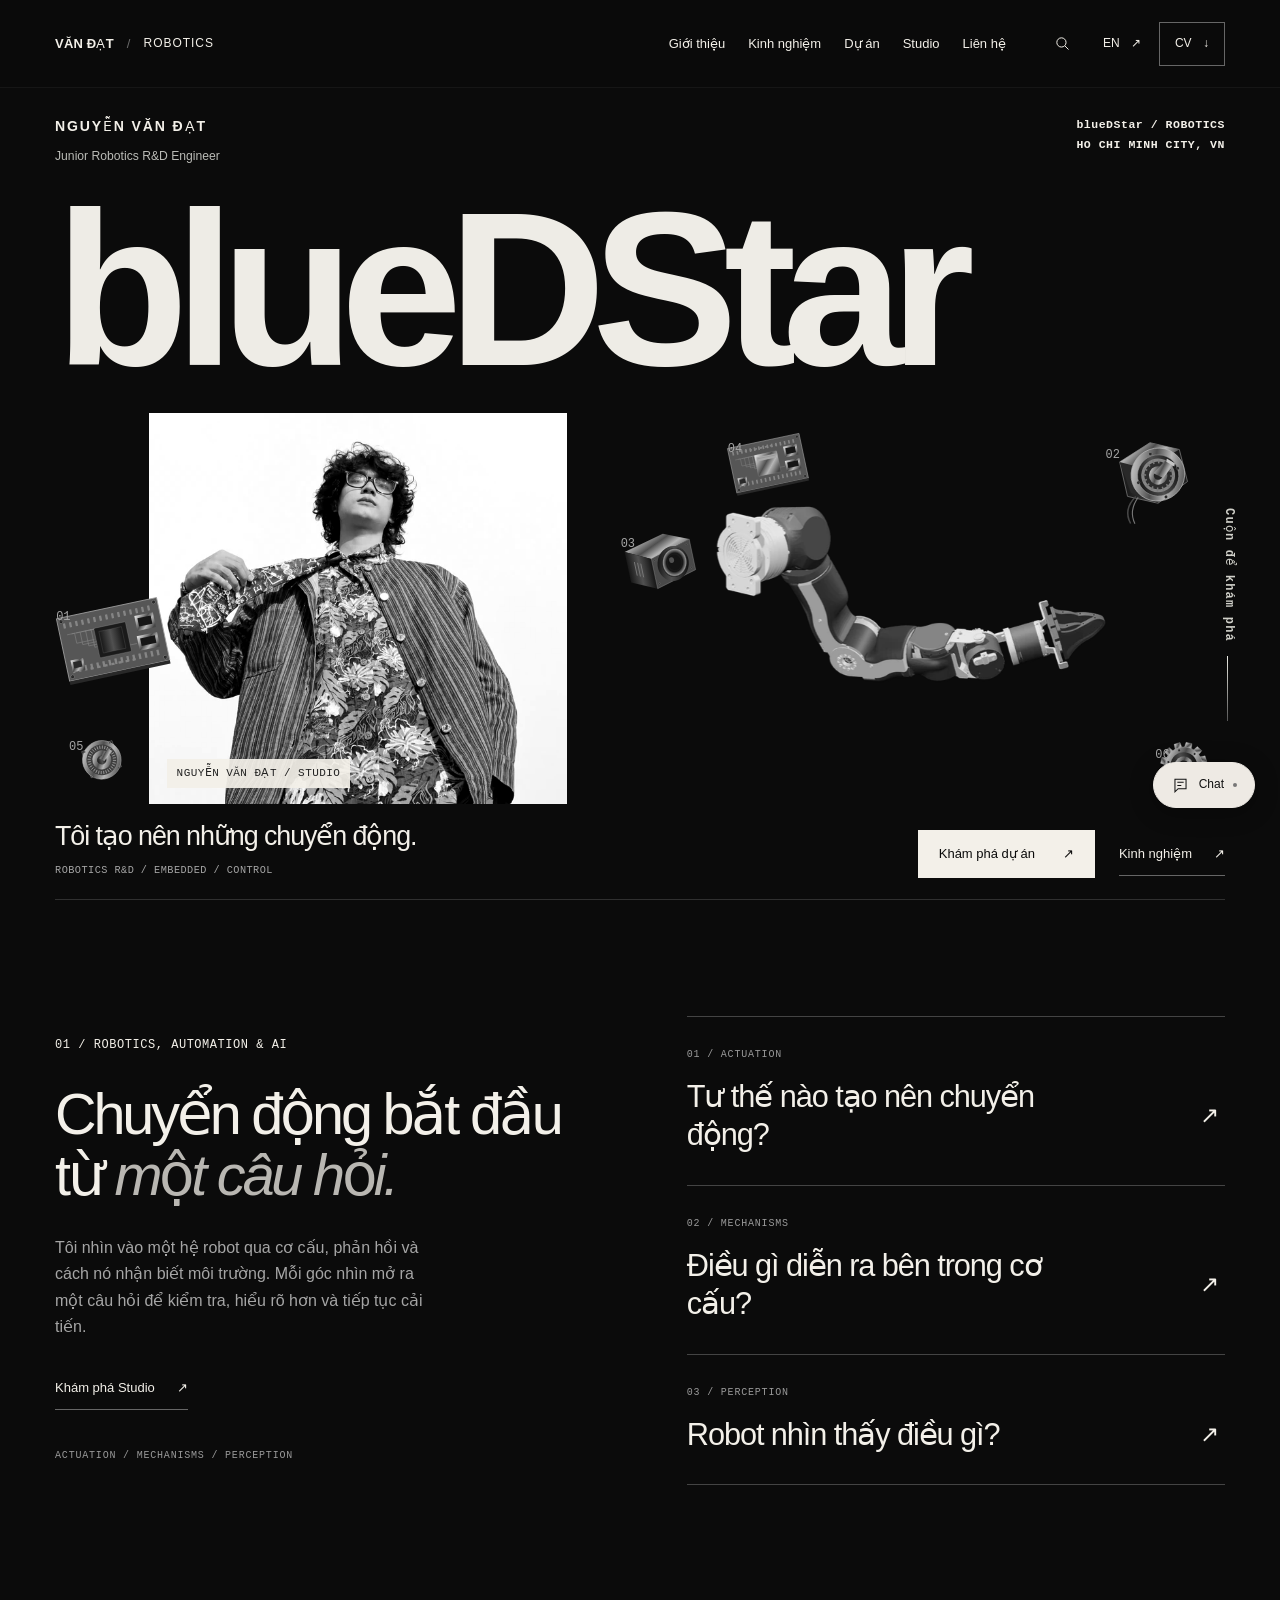
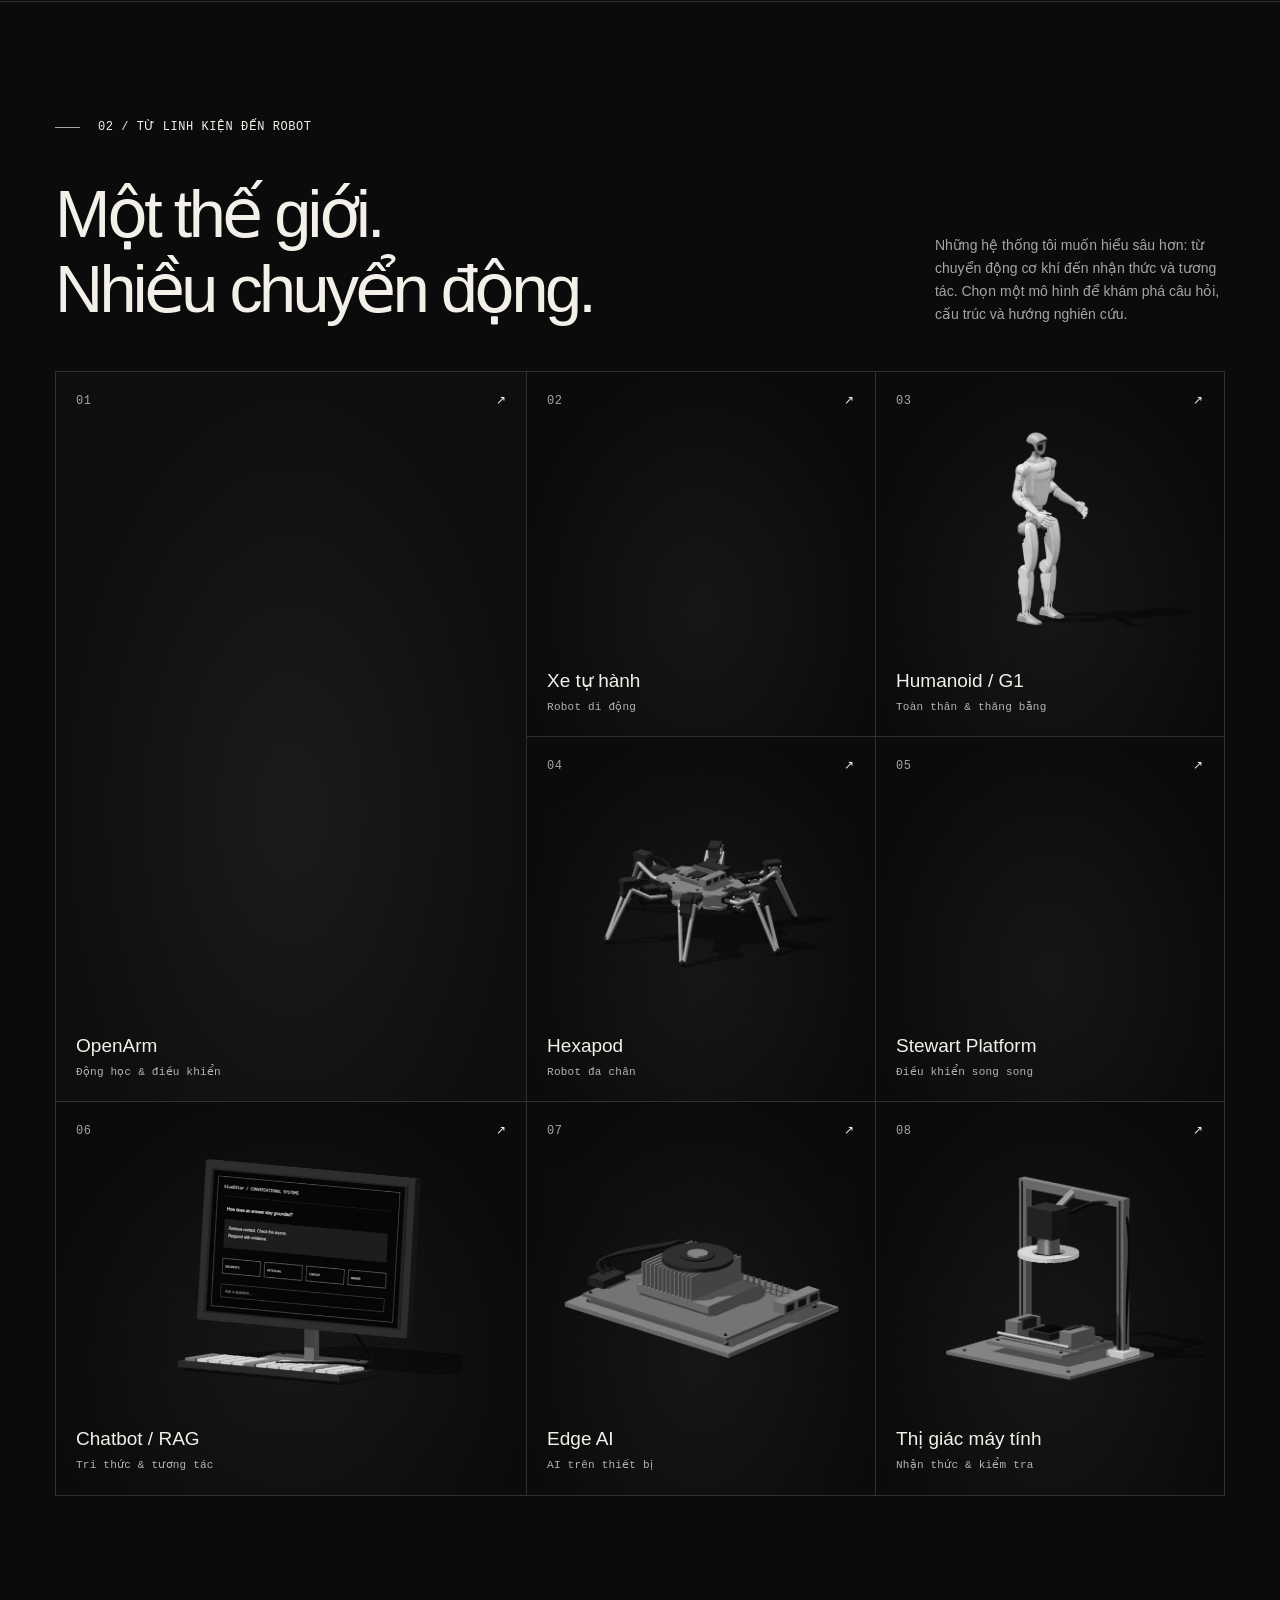
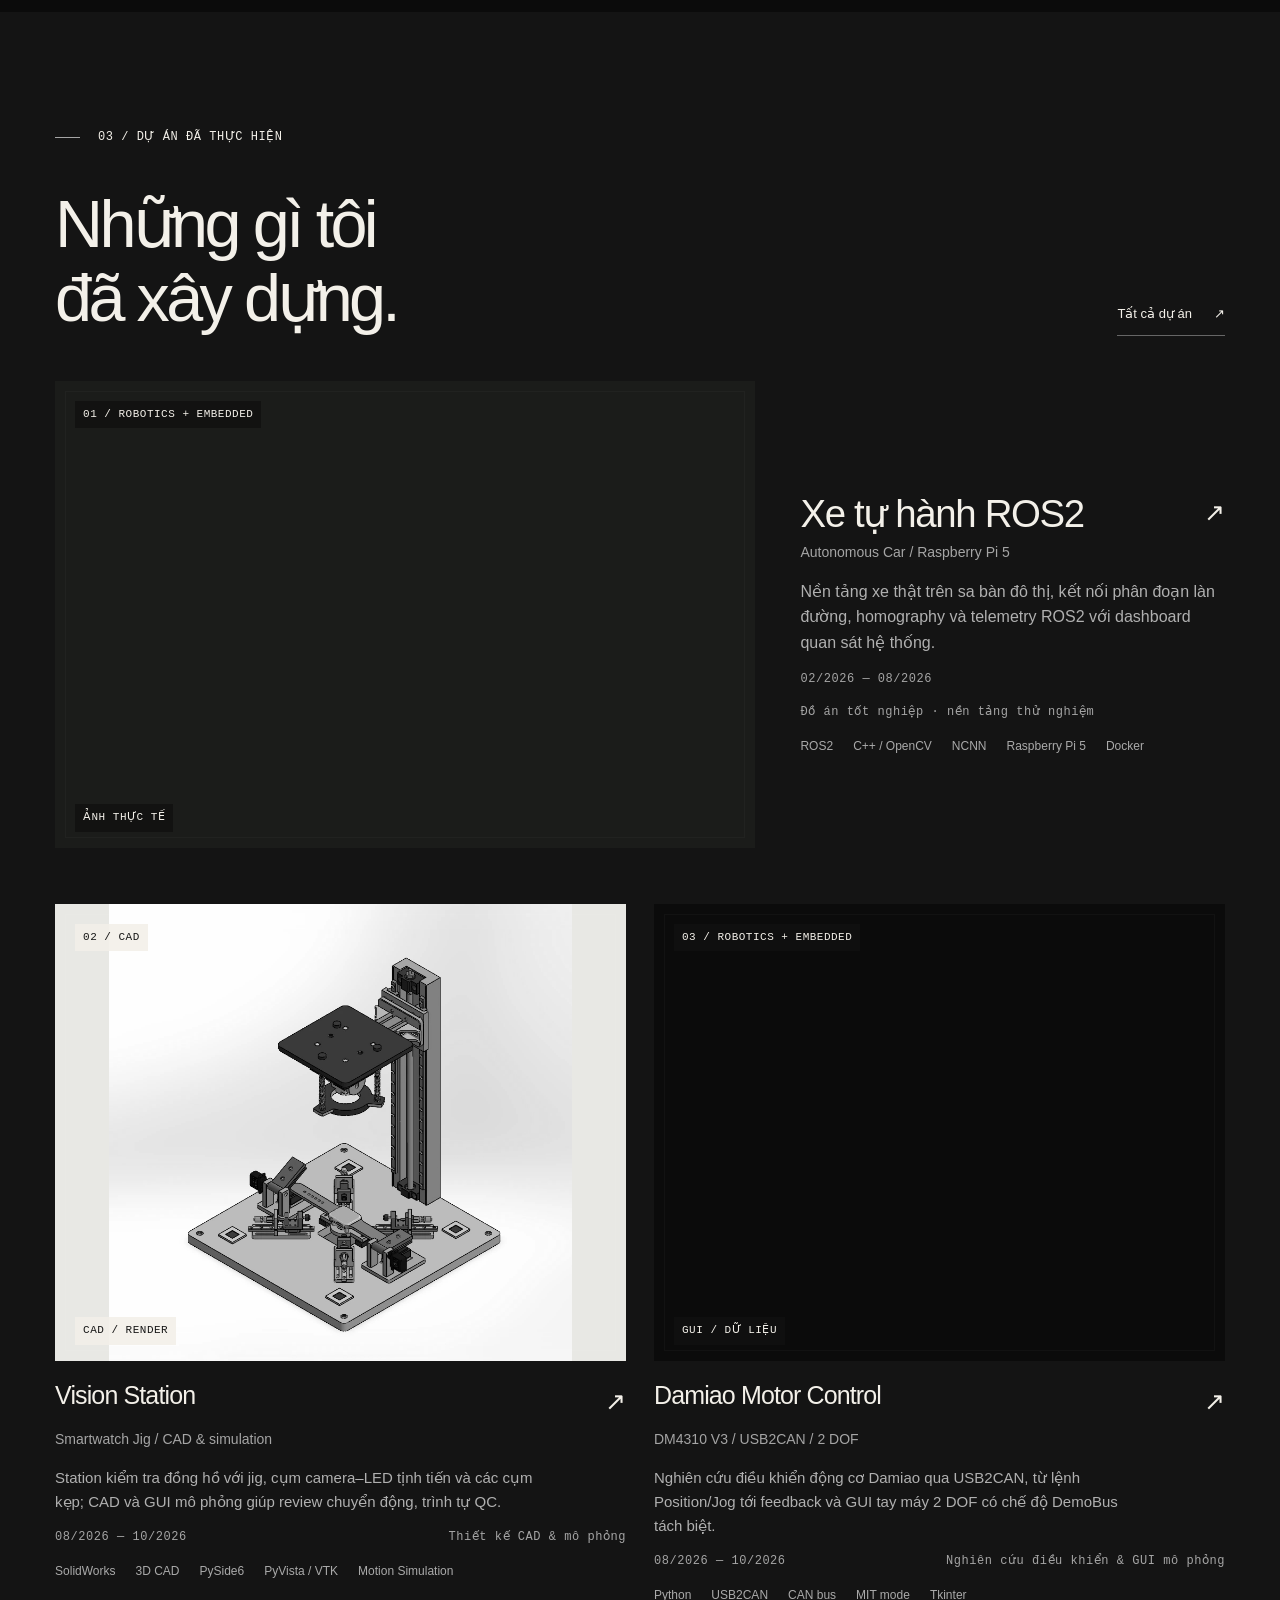
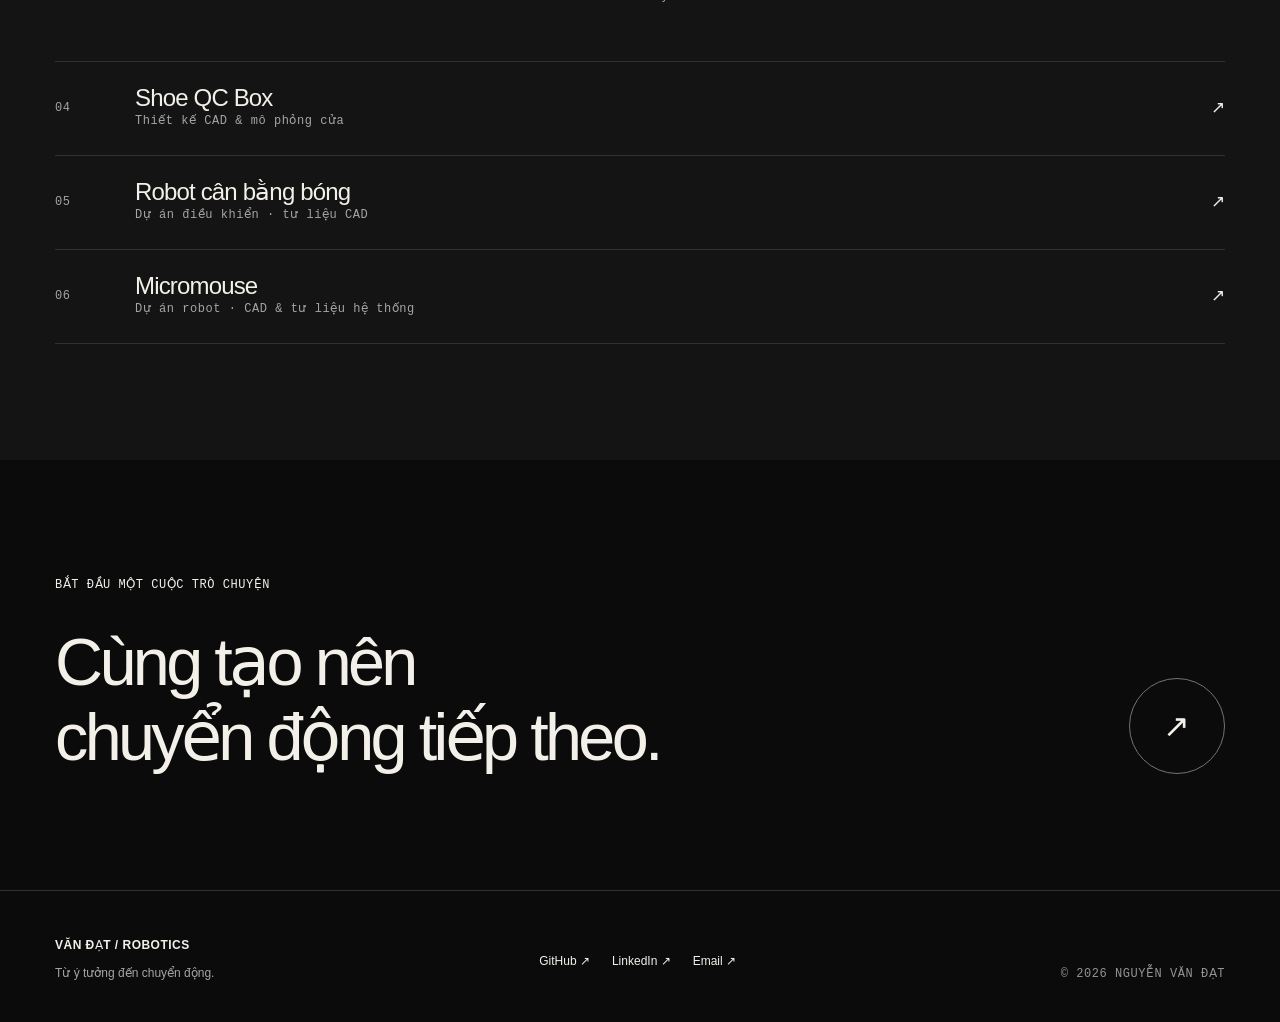
==== commit a7d368f3: "Add bilingual CV downloads and refresh robotics portfolio hero and interests" ====
--- a/index.html
+++ b/index.html
@@ -17,6 +17,7 @@
   <link rel="stylesheet" href="./enhancements.css">
   <link rel="stylesheet" href="./studio.css">
   <link rel="stylesheet" href="./robotics-lab.css">
+  <link rel="stylesheet" href="./portfolio-refresh.css">
   <script src="./media.js" defer></script>
   <script src="./data.js" defer></script>
   <script src="./illustrations.js" defer></script>
--- a/portfolio-refresh.css
+++ b/portfolio-refresh.css
@@ -0,0 +1,57 @@
+/* A complete first viewport, followed by a quiet technical model collection. */
+.branded-hero{--header-height:88px;height:calc(100svh - var(--header-height));min-height:0;max-height:none;display:grid;grid-template-rows:auto auto minmax(0,1fr) auto;gap:clamp(10px,1.8svh,22px);padding-top:clamp(18px,3svh,32px);padding-bottom:22px}
+.branded-hero .hero-meta{display:flex;padding-top:0;min-width:0}
+.branded-hero .hero-name{font-size:clamp(14px,1.1vw,18px);font-weight:700;letter-spacing:.13em}
+.branded-hero .hero-role{font-size:clamp(12px,.95vw,15px);color:#bbbcb7;margin-top:8px}
+.branded-hero .hero-edition{font-size:clamp(11px,.9vw,14px);font-weight:600;line-height:1.7;max-width:250px}
+.branded-hero .hero-title{position:relative;inset:auto;width:100%;transform:translateY(var(--maker-y,0px));margin:0;font-size:clamp(80px,min(17.1vw,27svh),280px);line-height:.98;letter-spacing:-.065em;align-self:center}
+.branded-hero .hero-title span{color:var(--paper);background:linear-gradient(108deg,#eeece6 0%,#eeece6 42%,#a6a6a1 46%,#fff 49%,#fff 50%,#b4b5b0 53%,#eeece6 57%,#eeece6 100%);background-size:270% 100%;background-position:100% 0;background-clip:text;-webkit-background-clip:text;-webkit-text-fill-color:transparent;animation:brandLustre 8s ease-in-out infinite;animation-play-state:paused}
+.branded-hero.scene-visible .hero-title span{animation-play-state:running}
+.page-hidden .branded-hero .hero-title span{animation-play-state:paused}
+@keyframes brandLustre{0%,20%{background-position:100% 0}56%,100%{background-position:0% 0}}
+.branded-hero .hero-stage{position:relative;inset:auto;left:auto;right:auto;top:auto;bottom:auto;transform:none;width:100%;max-width:none;height:100%;min-height:0;margin:0;container-type:size}
+.branded-hero .photographic-portrait{--portrait-width:37%;left:8%;top:0;width:min(var(--portrait-width),calc(100cqh * 1024 / 956));height:auto;max-height:none}
+.branded-hero .hero-arm{right:3%;bottom:0;width:46%;height:100%;transform:none;display:flex;align-items:center;justify-content:center}
+.branded-hero .hero-arm .object-button,.branded-hero .hero-arm .object-float,.branded-hero .hero-arm .object-hover,.branded-hero .hero-arm .object-tilt{height:100%;width:100%}
+.interest-render{display:block;width:100%;height:auto;object-fit:contain}
+.branded-hero .hero-arm .interest-render{height:100%;object-fit:contain}
+.branded-hero .hero-component.c-pi{width:14%;left:-2%;top:40%}
+.branded-hero .hero-component.c-esp32{width:10%;right:34%;top:0}
+.branded-hero .hero-component.c-camera{width:9%;left:47%;top:25%}
+.branded-hero .hero-component.c-motor{width:12%;right:0;top:0}
+.branded-hero .hero-component.c-encoder{width:8%;left:0;bottom:0}
+.branded-hero .hero-component.c-gear{width:7%;right:0;bottom:0}
+.branded-hero .hero-bottom{position:relative;inset:auto;display:grid;width:100%;min-width:0;margin:0;grid-template-columns:minmax(0,1fr) auto;gap:20px;align-items:end}
+.branded-hero .hero-controls{margin-top:0}
+.branded-hero .hero-claim{font-size:clamp(23px,2.1vw,32px)}
+.branded-hero .hero-specialties{font-size:clamp(10px,.8vw,12px)}
+body:has(#object-panel:not([hidden])) .chat-launcher{visibility:hidden;pointer-events:none}
+.branded-hero .scroll-hint{right:max(8px,calc(var(--pad) - 25px));top:51%;font-size:12px;letter-spacing:.1em;color:#d1d1ca;font-weight:600}
+.branded-hero .scroll-hint:after{height:65px;background:linear-gradient(#ecece4,#555);animation:scrollBreathe 3.5s ease-in-out infinite;transform-origin:top}
+@keyframes scrollBreathe{0%,100%{transform:scaleY(.7);opacity:.6}50%{transform:scaleY(1);opacity:1}}
+.gallery-grid{grid-template-columns:1.35fr 1fr 1fr;grid-template-rows:repeat(3,auto)}
+.gallery-item{padding:20px;min-height:330px;overflow:hidden;background:radial-gradient(ellipse at 50% 65%,#151716 0%,#0b0b0b 72%)}
+.gallery-item.large{min-height:660px;background:radial-gradient(ellipse at 50% 60%,#1a1c1b,#0d0e0d 72%)}
+.gallery-item>.object-hover{margin:auto;width:100%;min-height:0}
+.gallery-item .interest-render{aspect-ratio:1.2;max-height:285px}
+.gallery-item.large .interest-render{max-height:590px;aspect-ratio:1;object-fit:contain}
+.gallery-name{display:block;font-size:19px;font-weight:500}
+.gallery-type{font-size:11px;letter-spacing:.02em;color:#b1b4ae}
+.gallery-item .object-tilt{will-change:auto}
+.object-panel{width:480px;max-height:calc(100svh - 118px);overflow-y:auto;overscroll-behavior:contain;bottom:24px;background:#151614;border-color:#555b52;padding:26px 28px;scrollbar-width:thin}
+.object-panel-top{position:sticky;top:-26px;background:#151614;padding-top:4px;padding-bottom:14px;z-index:2}
+.object-panel .interest-question{font-size:19px;line-height:1.45;color:#eeeae2;letter-spacing:-.025em;margin-top:8px}
+.object-panel p{line-height:1.7;color:#bbbeb7}
+.interest-focus{margin:22px 0}
+.interest-focus h3{font-size:14px;font-weight:600;margin-bottom:12px}
+.interest-focus ul{padding-left:18px;display:grid;gap:10px;font-size:13px;line-height:1.6;color:#c4c7bf}
+.interest-tech{display:flex;gap:8px;flex-wrap:wrap;font-size:10px;margin-bottom:20px}
+.interest-tech span{border:1px solid #3e443b;padding:5px 8px;color:#c8cbc3}
+.object-panel .interest-source{font-size:10px;line-height:1.6;border-top:1px solid #363a33;padding-top:14px}
+.interest-source a{color:#e4e6de;text-decoration:underline;text-underline-offset:3px}
+.branded-hero .hero-edition{display:block}
+@media(max-width:1100px){.branded-hero .hero-controls{gap:20px}.branded-hero .photographic-portrait{--portrait-width:40%;left:5%}.branded-hero .hero-claim{max-width:420px}.gallery-grid{grid-template-columns:1.2fr 1fr 1fr}.gallery-item{padding:18px;min-height:280px}.gallery-item.large{min-height:560px}.gallery-item .interest-render{max-height:230px}}
+@media(max-width:860px){.branded-hero{--header-height:76px}.branded-hero .hero-meta{gap:20px}.branded-hero .hero-title{font-size:17vw}.branded-hero .hero-bottom{grid-template-columns:1fr;gap:12px}.branded-hero .hero-claim{font-size:27px;max-width:none}.branded-hero .hero-specialties{margin-top:5px}.branded-hero .hero-controls{justify-content:flex-start}.branded-hero .photographic-portrait{--portrait-width:46%;left:0}.branded-hero .hero-arm{right:0;width:48%}.branded-hero .scroll-hint{font-size:11px;right:12px}.gallery-grid{grid-template-columns:1fr 1fr}.gallery-item.large{grid-column:span 2;grid-row:auto;min-height:400px}.gallery-item.large .interest-render{height:350px;aspect-ratio:auto;max-height:none}.gallery-item:last-child{grid-column:span 2}.gallery-item:last-child .interest-render{height:300px;max-height:none}}
+@media(max-width:560px){.branded-hero{min-height:0;height:calc(100svh - 76px);max-height:none;grid-template-rows:auto auto minmax(0,1fr) auto;padding-top:22px;padding-bottom:20px;gap:14px}.branded-hero .hero-name{font-size:12px;letter-spacing:.11em}.branded-hero .hero-role{font-size:10px;margin-top:6px}.branded-hero .hero-edition{font-size:9px;max-width:145px}.branded-hero .hero-title{font-size:16.8vw;line-height:1.06;transform:translateY(var(--maker-y,0px))}.branded-hero .hero-stage{height:100%;min-height:0}.branded-hero .photographic-portrait{--portrait-width:72%;top:5px;left:0;width:min(var(--portrait-width),calc(68cqh * 1024 / 956))}.branded-hero .hero-arm{width:60%;height:54%;right:-4%;bottom:0}.branded-hero .hero-component.c-pi{width:22%;left:-5%;top:36%}.branded-hero .hero-component.c-camera{width:16%;left:70%;top:29%}.branded-hero .hero-component.c-motor{width:22%;right:-3%;top:2%}.branded-hero .hero-component.c-esp32{width:18%;right:18%;top:-2%}.branded-hero .hero-component.c-encoder,.branded-hero .hero-component.c-gear{display:none}.branded-hero .scroll-hint{top:43%;right:7px;font-size:10px;min-height:110px;gap:10px}.branded-hero .scroll-hint:after{height:40px}.branded-hero .hero-bottom{gap:13px}.branded-hero .hero-claim{font-size:clamp(20px,4.5vw,25px)}.branded-hero .hero-controls{gap:18px}.branded-hero .hero-controls .button{font-size:12px;min-height:46px;padding:10px 15px;gap:18px}.branded-hero .hero-controls .text-link{font-size:12px;gap:18px}.branded-hero .hero-specialties{font-size:9px;margin-top:7px}.branded-hero .photographic-portrait figcaption{font-size:8px;left:6px;bottom:6px;padding:4px 6px}.gallery-item{min-height:240px;padding:16px 12px}.gallery-item.large{min-height:350px}.gallery-item.large .interest-render{height:280px}.gallery-item .interest-render{max-height:170px}.gallery-name{font-size:16px}.gallery-type{font-size:10px}.gallery-item:last-child .interest-render{height:240px}.object-panel{right:12px;bottom:12px;width:calc(100vw - 24px);max-width:none;max-height:calc(100svh - 100px);padding:22px}.object-panel-top{top:-22px}.object-panel .interest-question{font-size:18px}}
+@media(max-height:700px) and (min-width:861px){.branded-hero{gap:8px;padding-top:16px;padding-bottom:15px}.branded-hero .hero-title{font-size:min(16.5vw,26svh)}.branded-hero .hero-claim{font-size:23px}.branded-hero .hero-specialties{margin-top:5px}.branded-hero .hero-controls .button{min-height:44px}}
+@media(prefers-reduced-motion:reduce){.branded-hero .hero-title{transform:none!important}.branded-hero .hero-title span{animation:none;background:none;-webkit-text-fill-color:var(--paper);color:var(--paper)}.branded-hero .scroll-hint:after{animation:none}.gallery-item .object-hover{transition:none}}
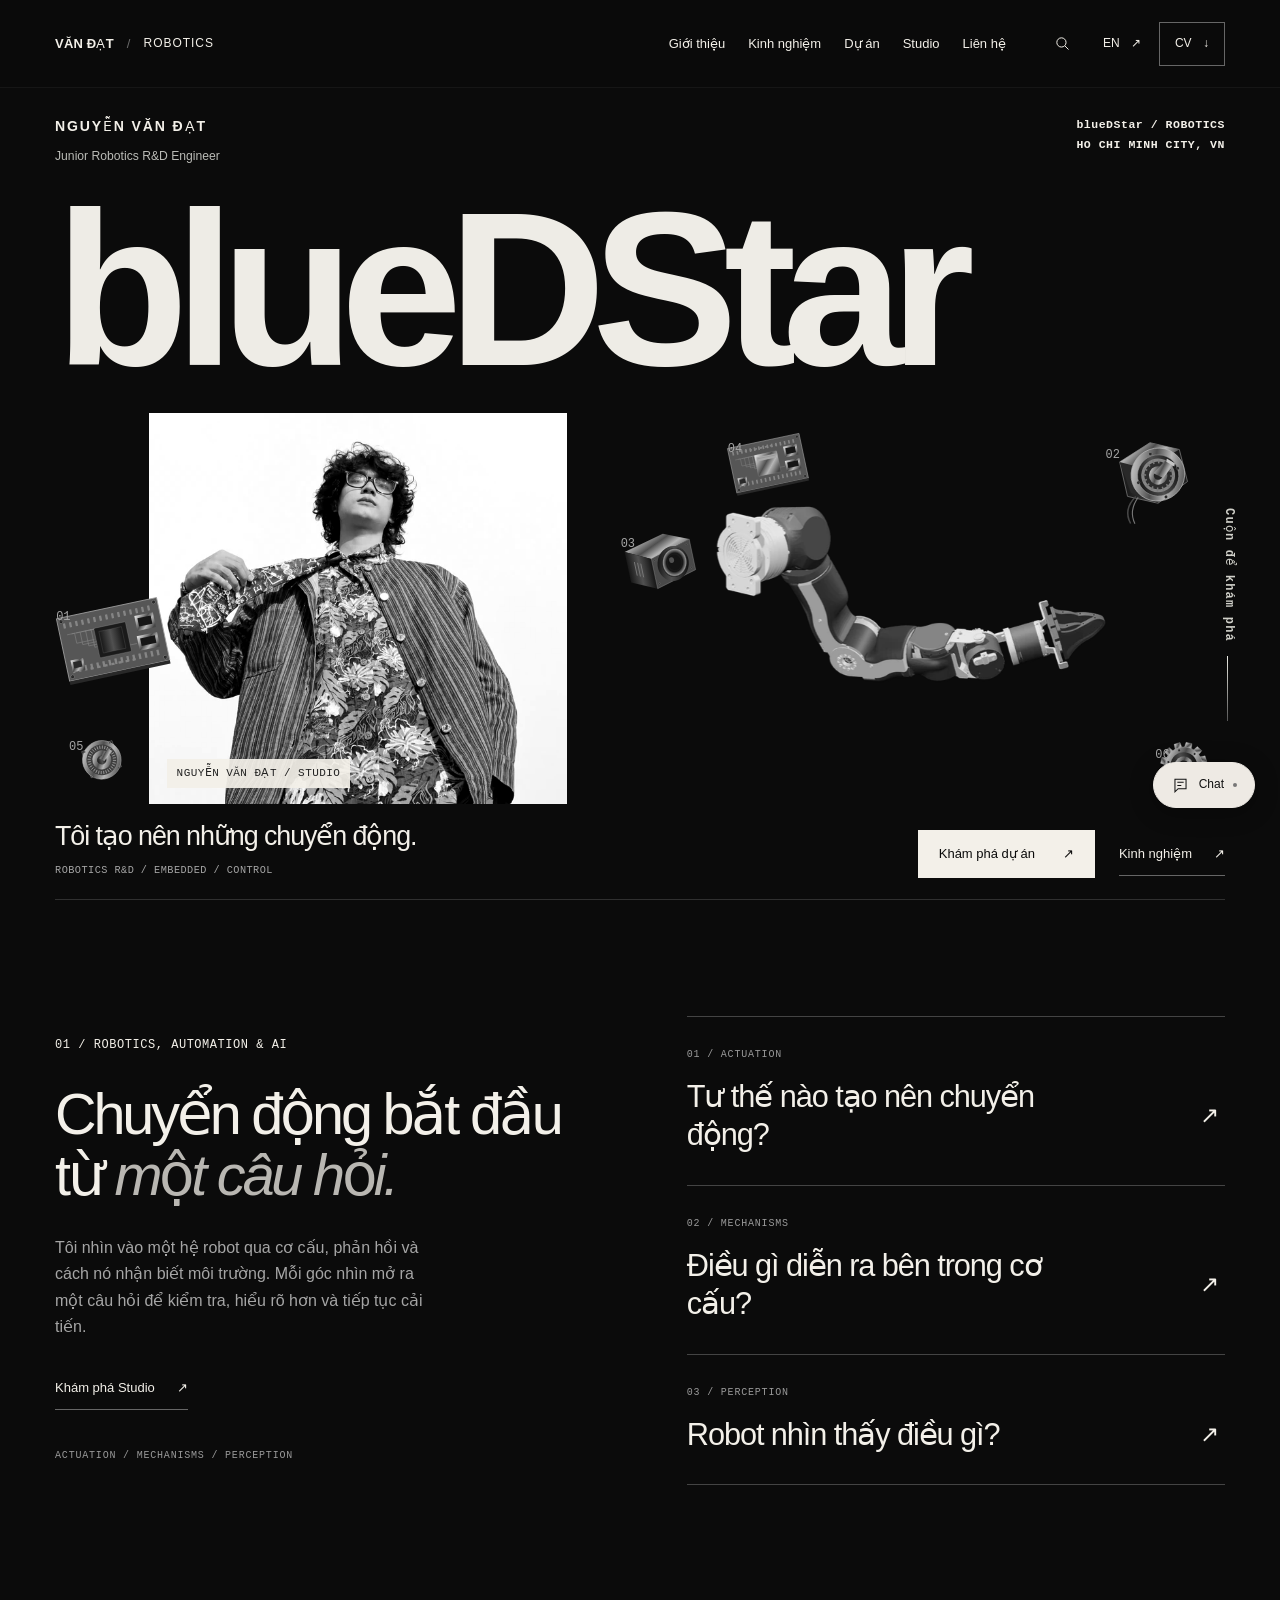
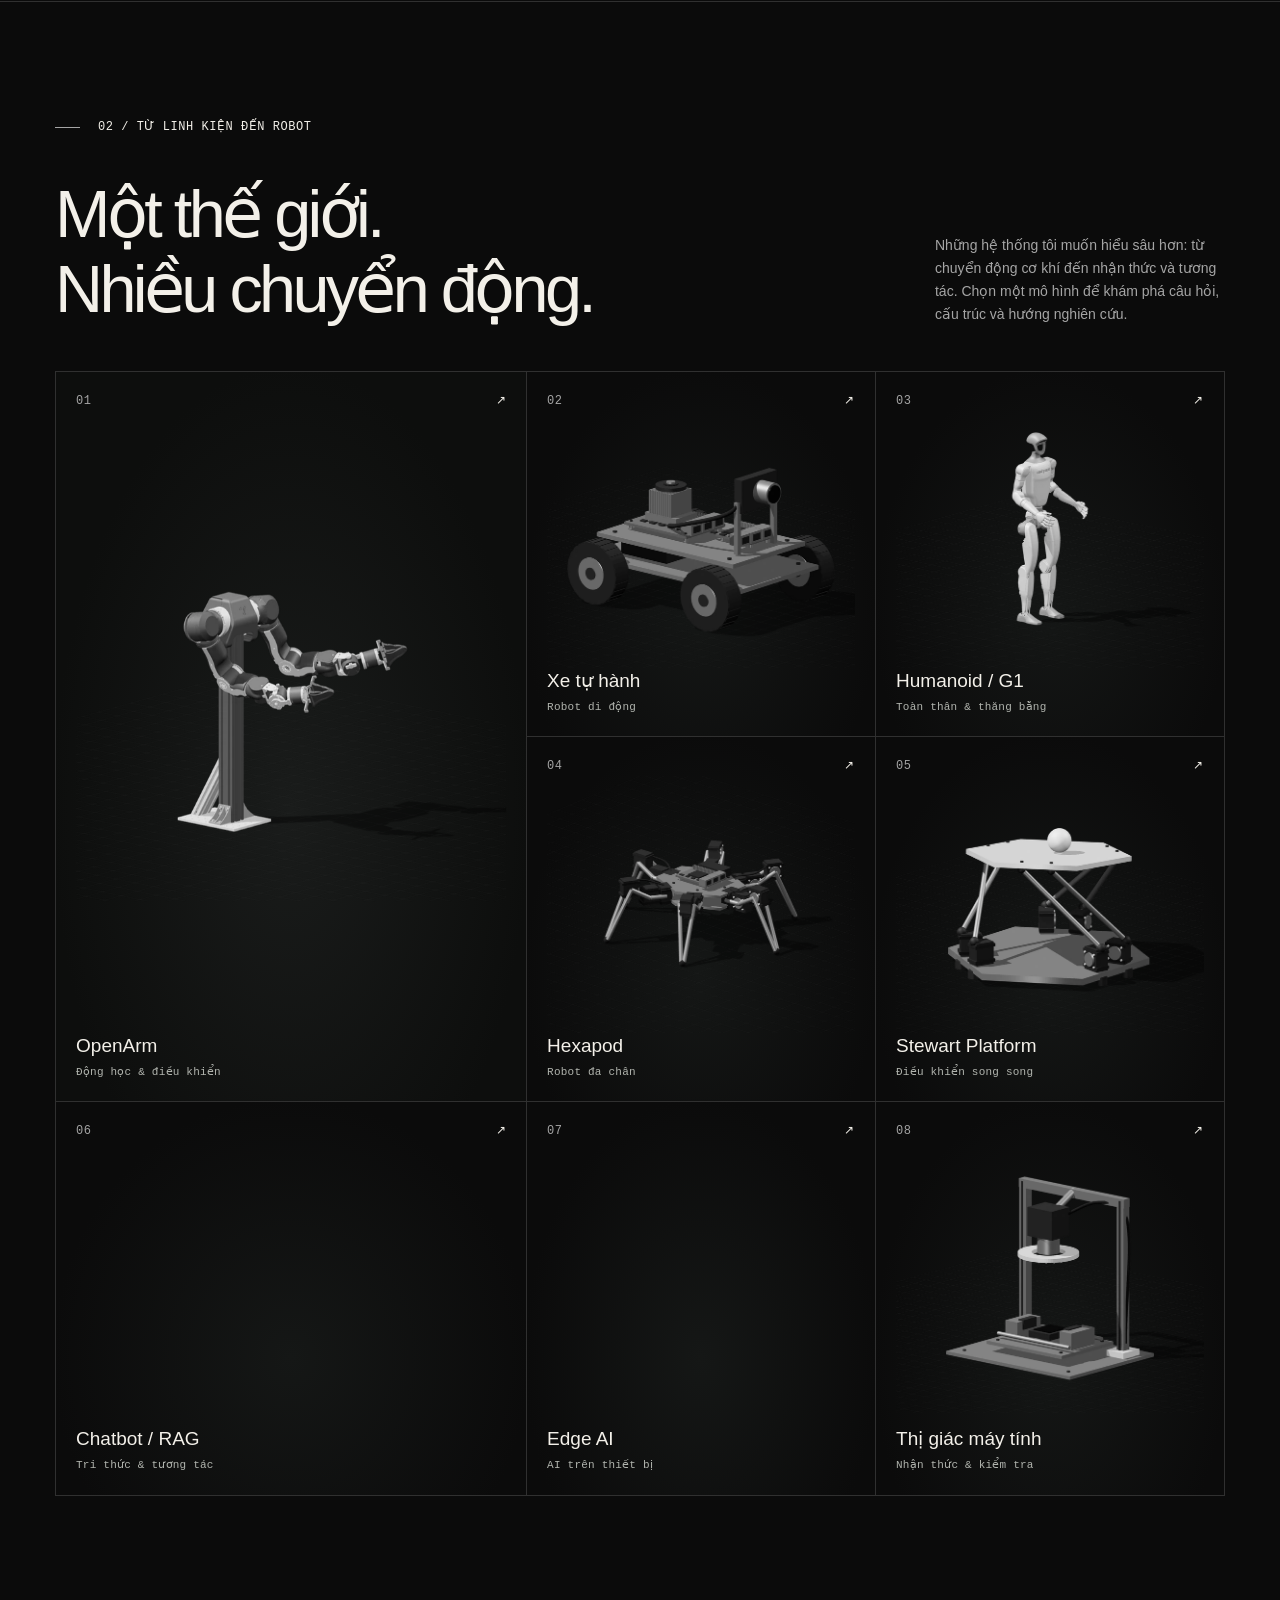
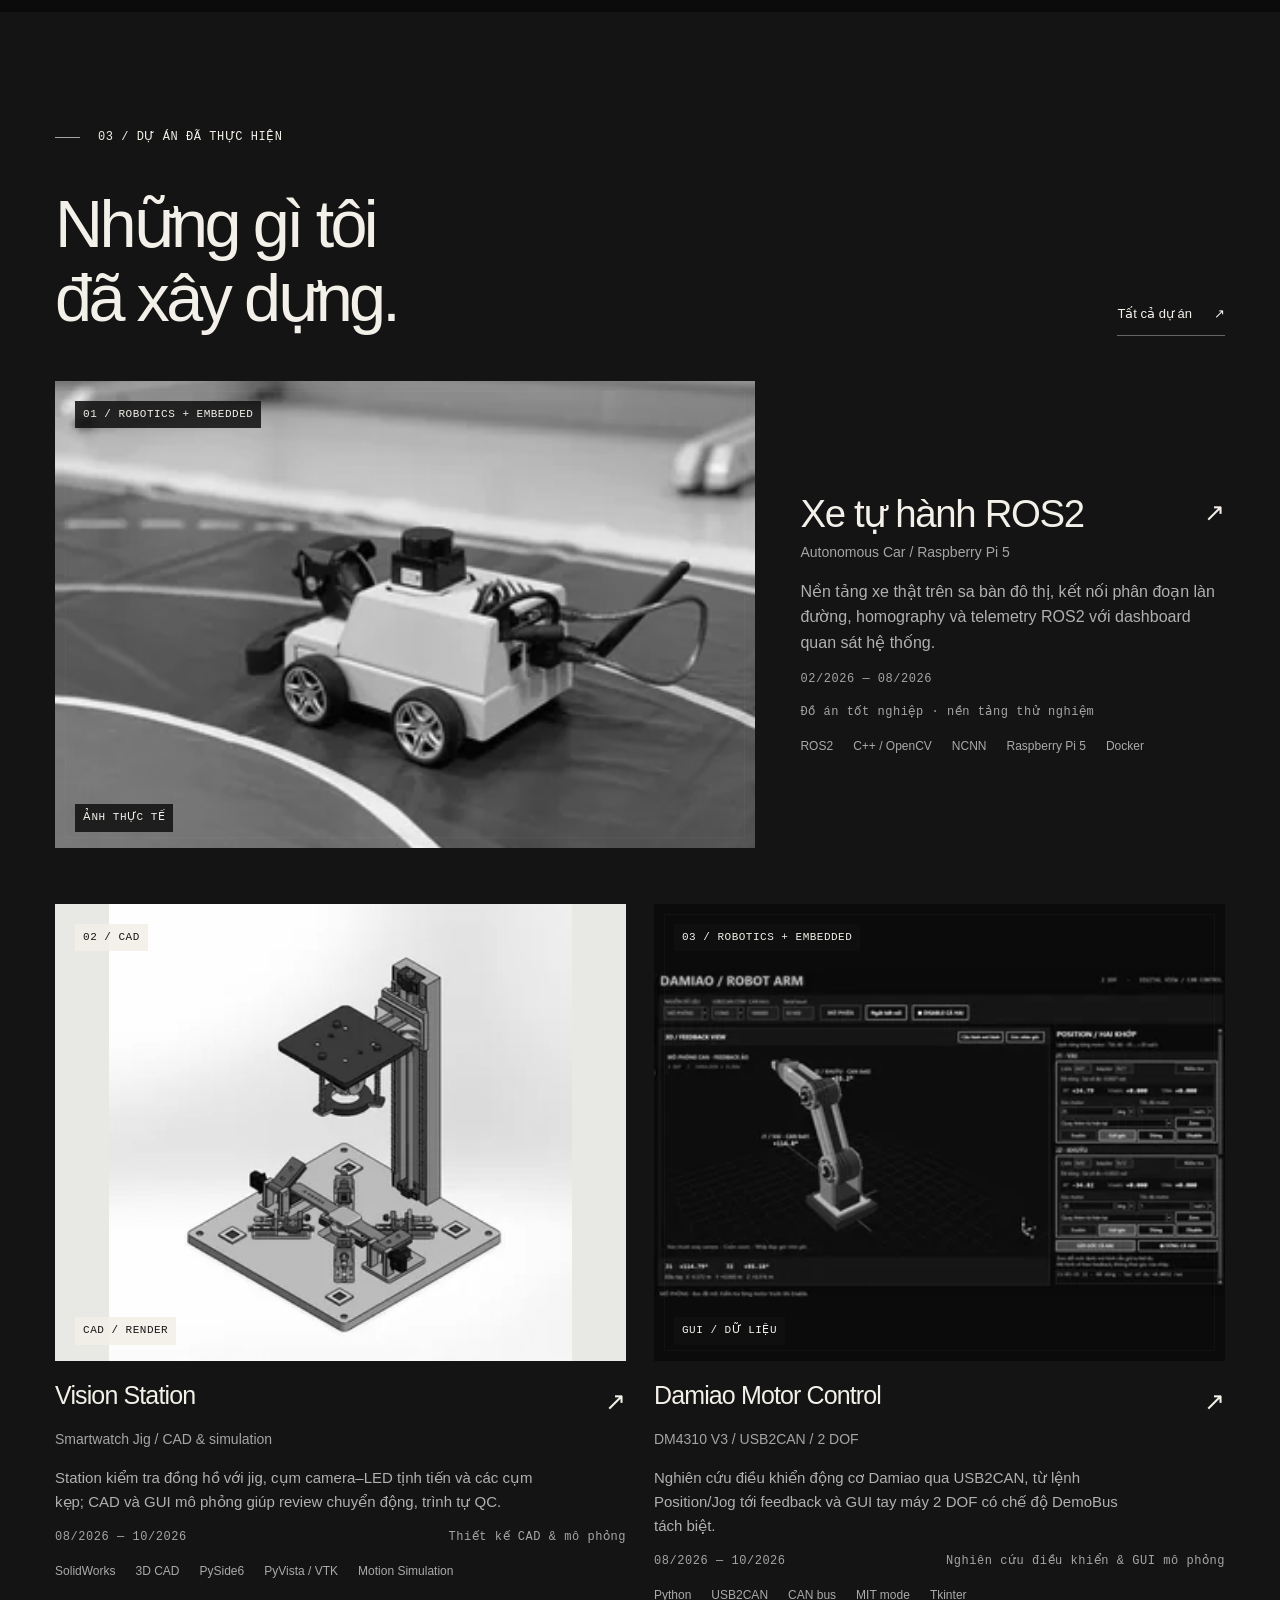
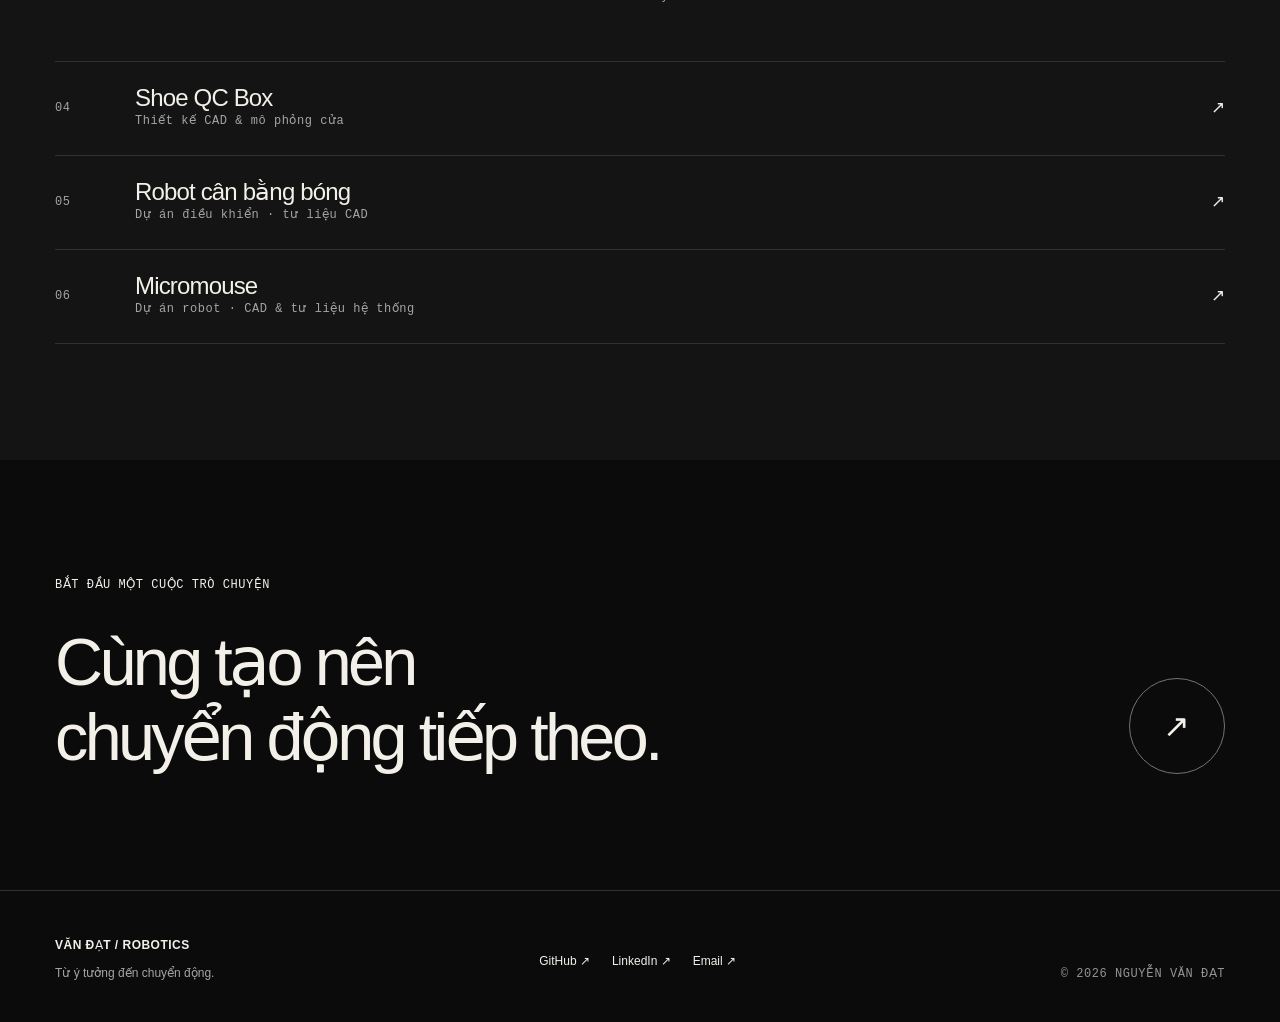
==== commit 2005f07a: "Update final GPA, education details and contact email" ====
--- a/index.html
+++ b/index.html
@@ -49,13 +49,13 @@
       <p class="eyebrow">THE MAKER'S WORKSHOP</p><h1>Nguyễn Văn Đạt</h1>
       <p>Junior Robotics R&D Engineer · Ho Chi Minh City, Vietnam</p>
       <p>Robotics, Embedded Systems, Motion Control, Computer Vision, Mechanical Prototyping.</p>
-      <p><a href="mailto:datnvan.021504@gmail.com">datnvan.021504@gmail.com</a></p>
+      <p><a href="mailto:datvan.contact4work@gmail.com">datvan.contact4work@gmail.com</a></p>
       <noscript><p>Vui lòng bật JavaScript để xem các giao diện và minh họa tương tác.</p><p><a href="https://github.com/blueDstar" target="_blank" rel="noopener noreferrer">GitHub</a> · <a href="https://www.linkedin.com/in/vandat152/" target="_blank" rel="noopener noreferrer">LinkedIn</a></p></noscript>
     </section>
   </main>
   <footer class="site-footer shell">
     <div><a href="#/home">VĂN ĐẠT / ROBOTICS</a><p data-i18n="footerNote">Từ ý tưởng đến chuyển động.</p></div>
-    <div class="footer-links"><a href="https://github.com/blueDstar" target="_blank" rel="noopener noreferrer">GitHub ↗</a><a href="https://www.linkedin.com/in/vandat152/" target="_blank" rel="noopener noreferrer">LinkedIn ↗</a><a href="mailto:datnvan.021504@gmail.com">Email ↗</a></div>
+    <div class="footer-links"><a href="https://github.com/blueDstar" target="_blank" rel="noopener noreferrer">GitHub ↗</a><a href="https://www.linkedin.com/in/vandat152/" target="_blank" rel="noopener noreferrer">LinkedIn ↗</a><a href="mailto:datvan.contact4work@gmail.com">Email ↗</a></div>
     <span class="mono">© 2026 NGUYỄN VĂN ĐẠT</span>
   </footer>
   <div class="route-curtain" aria-hidden="true"></div>
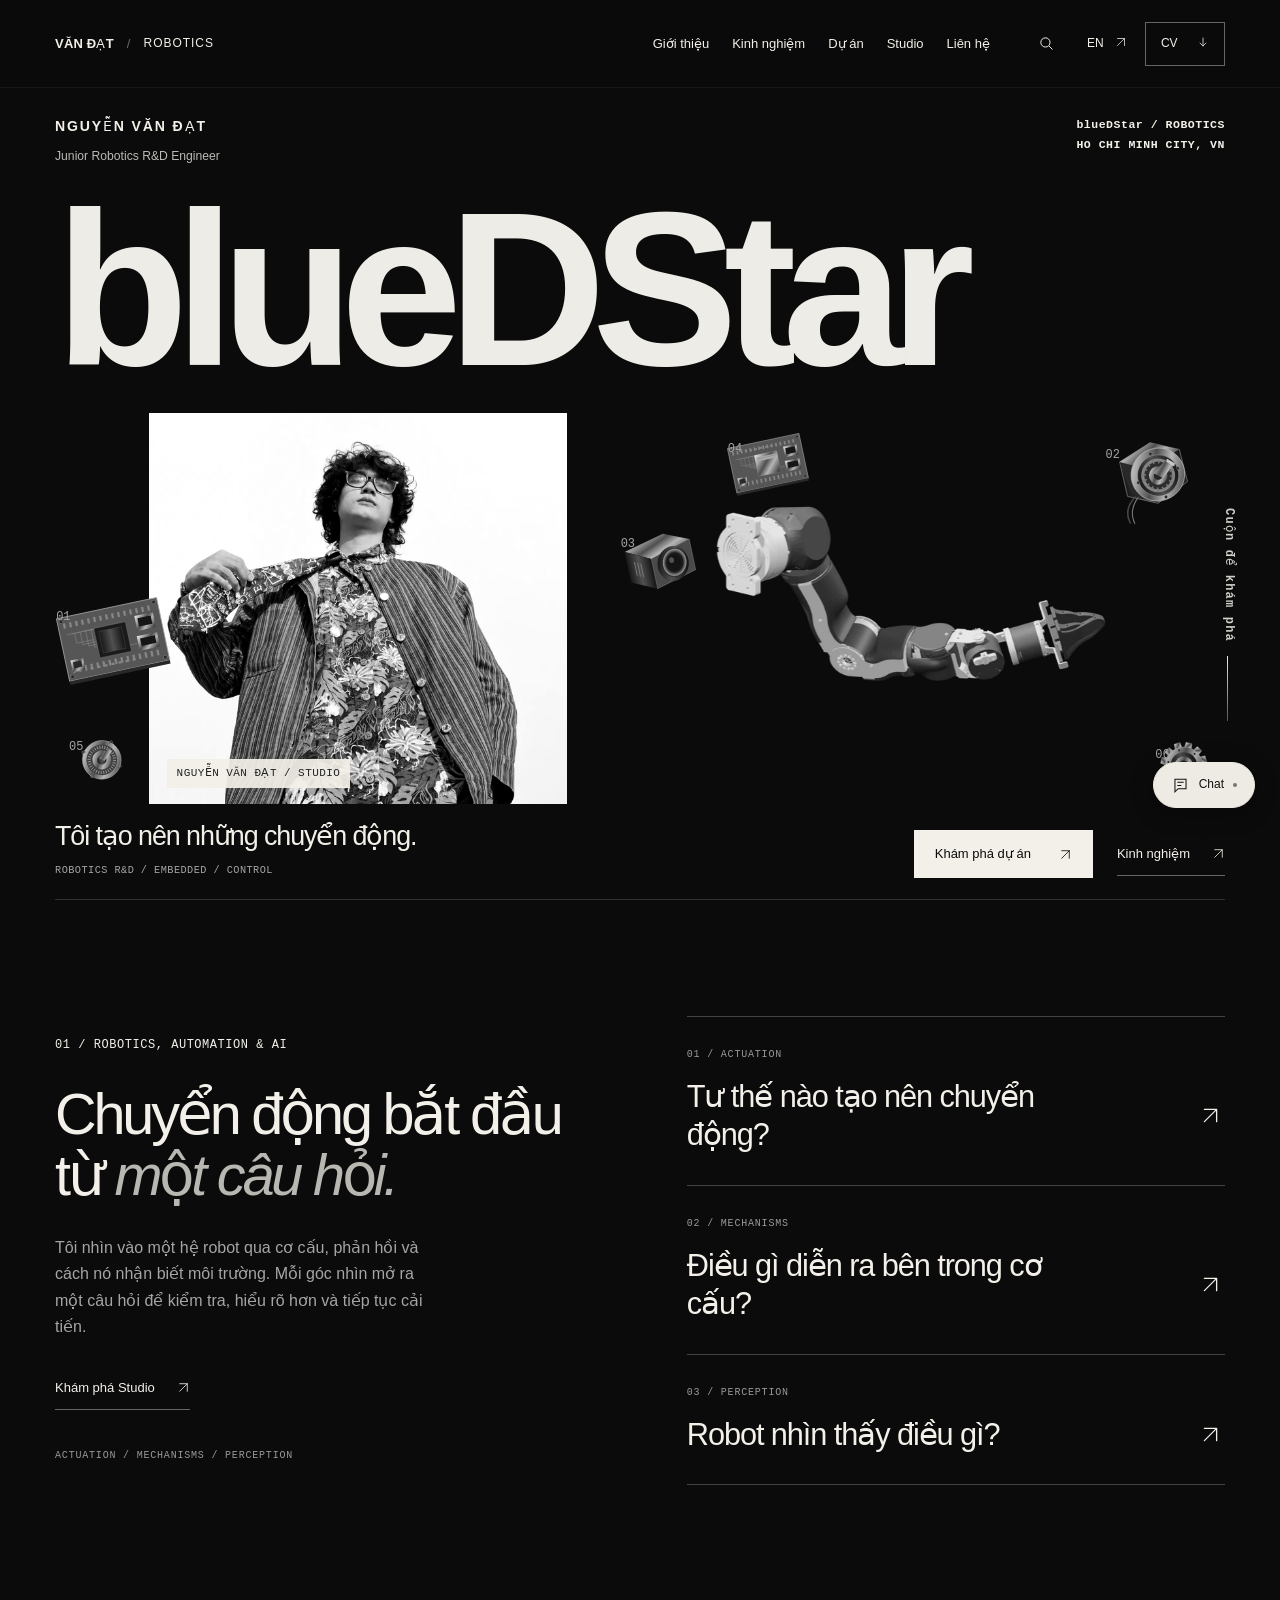
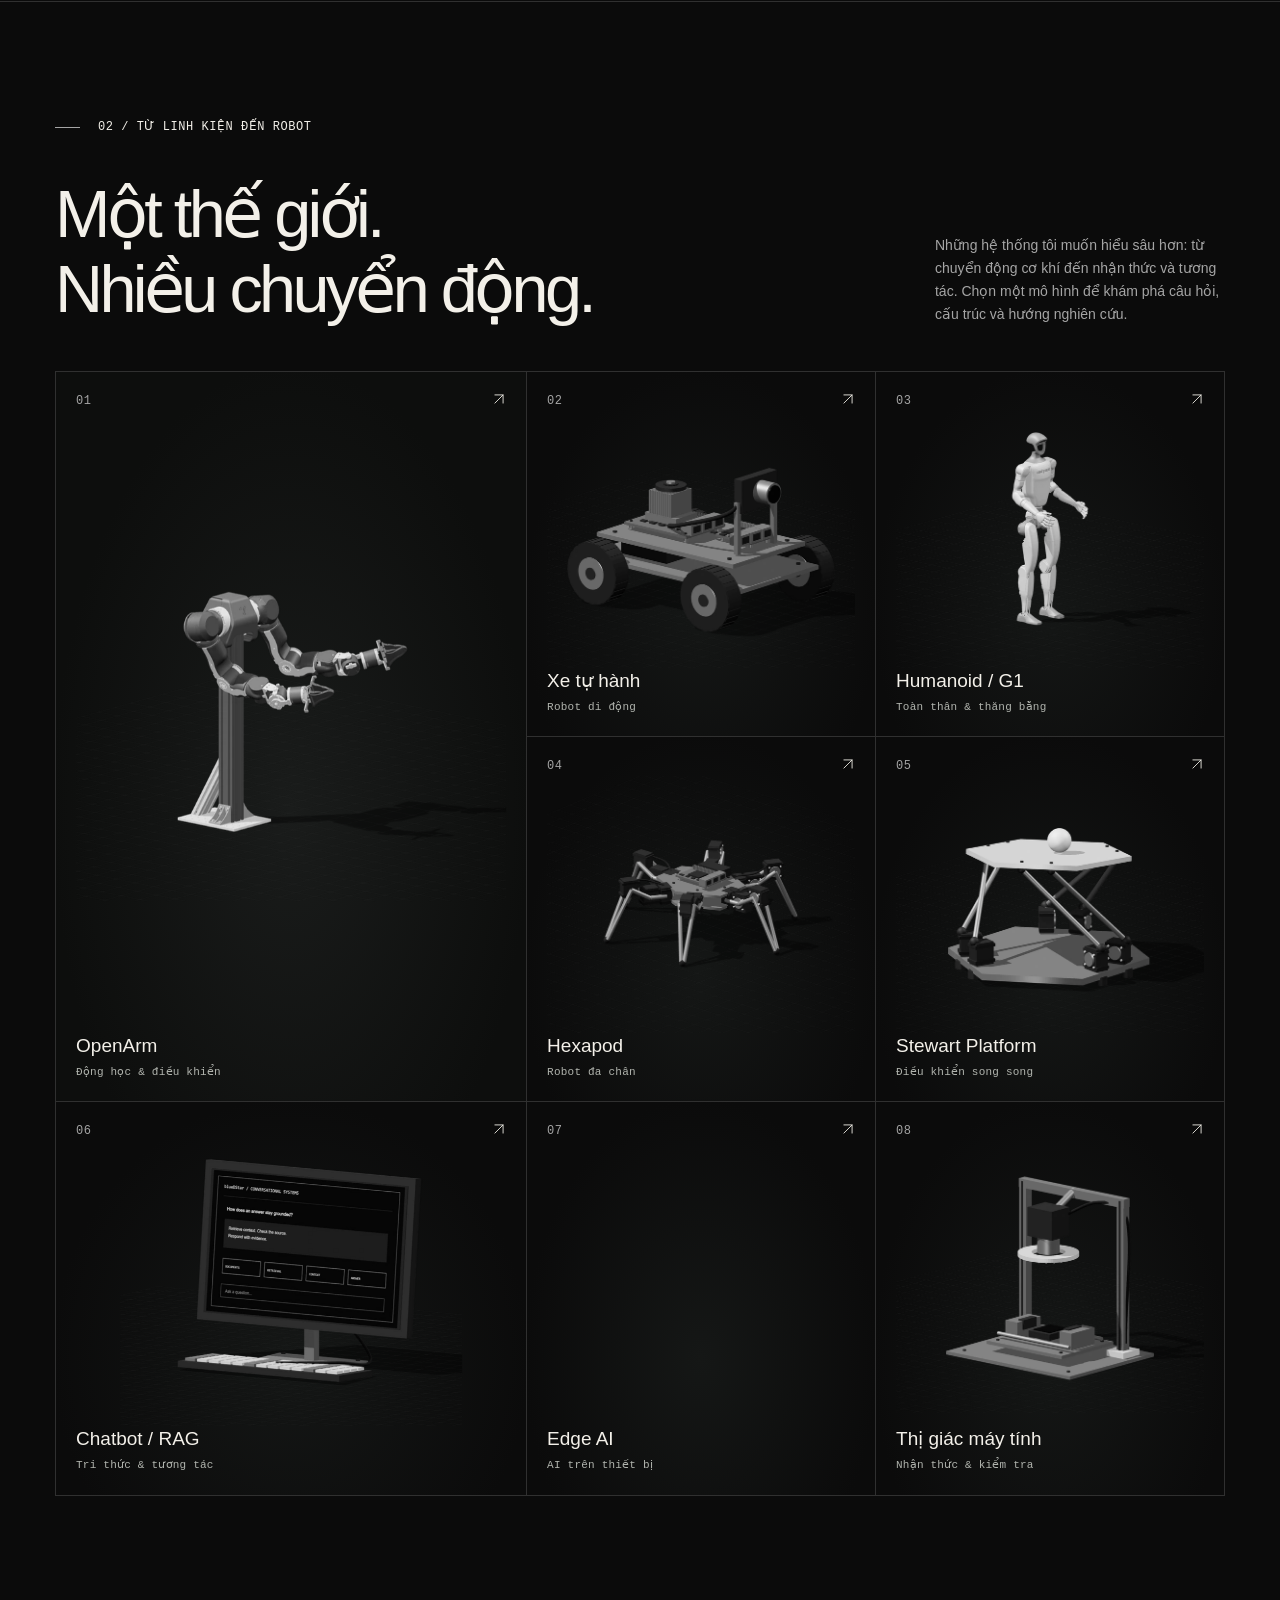
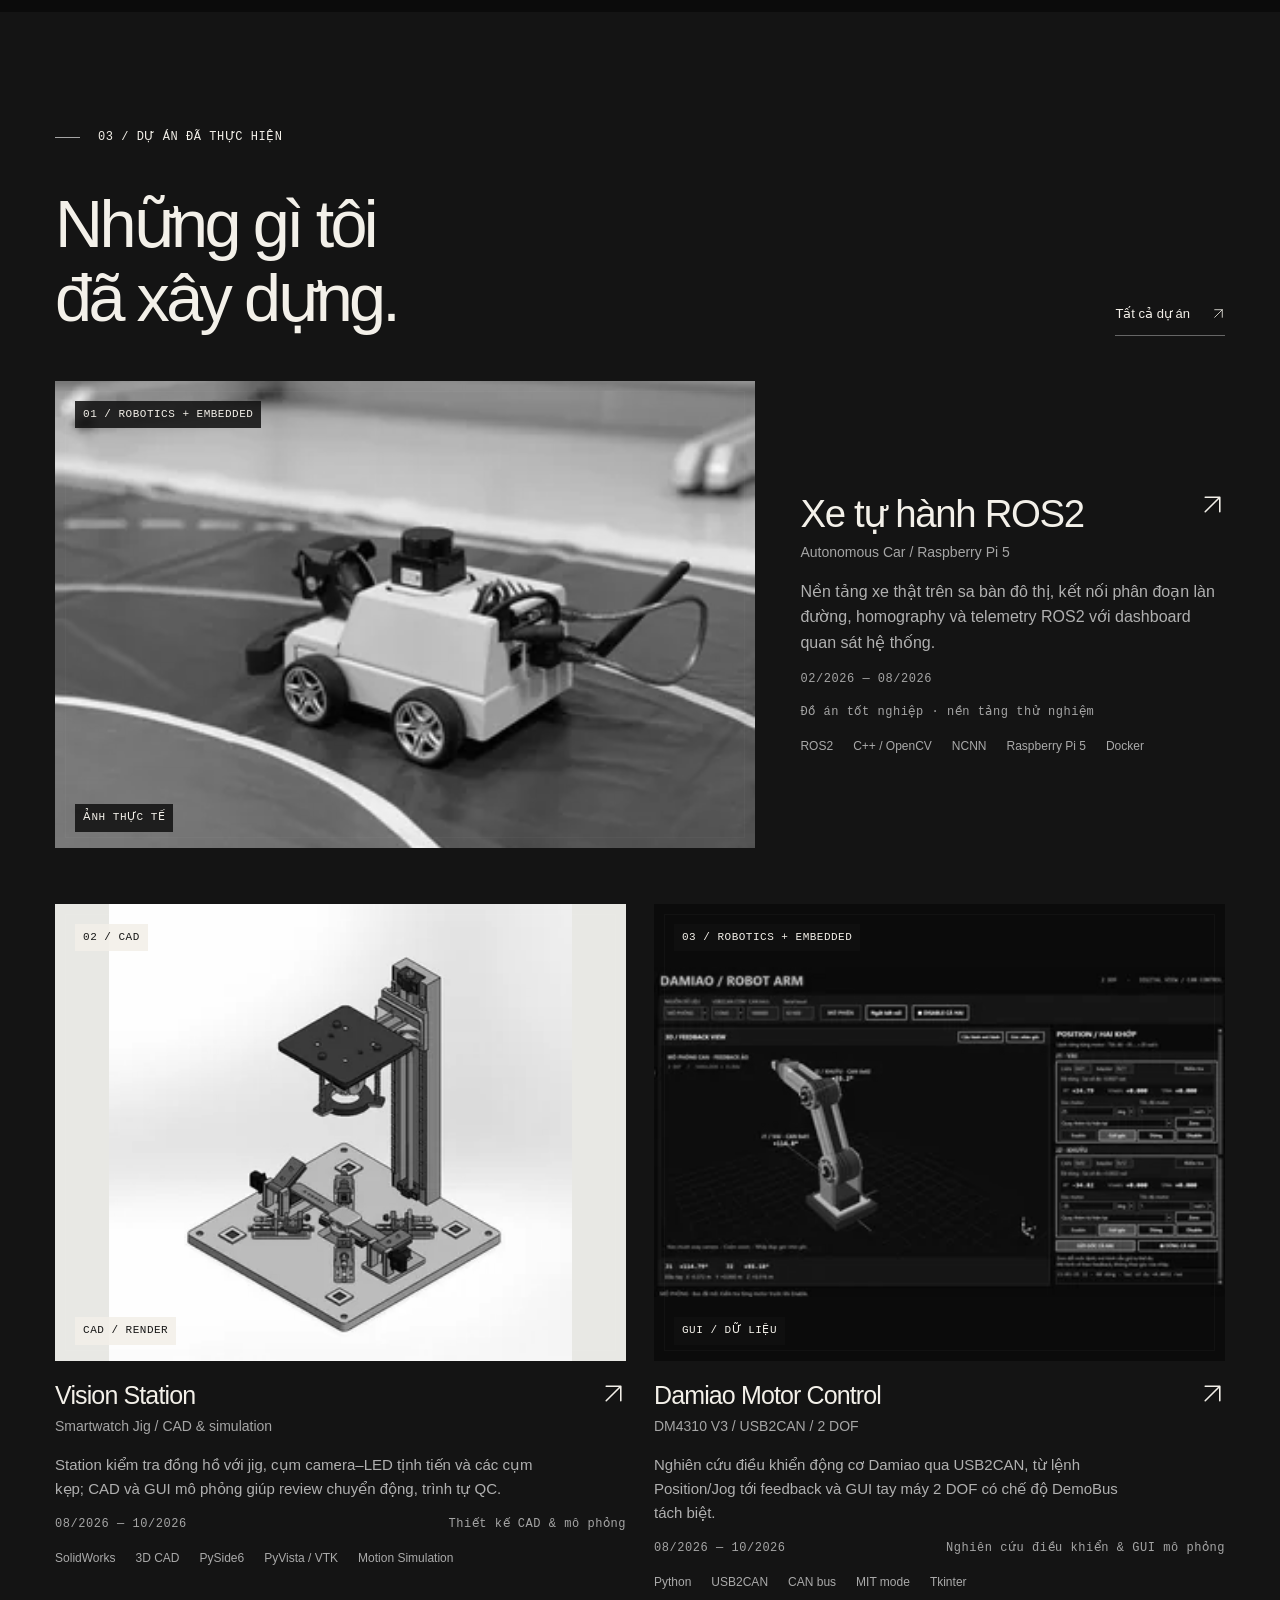
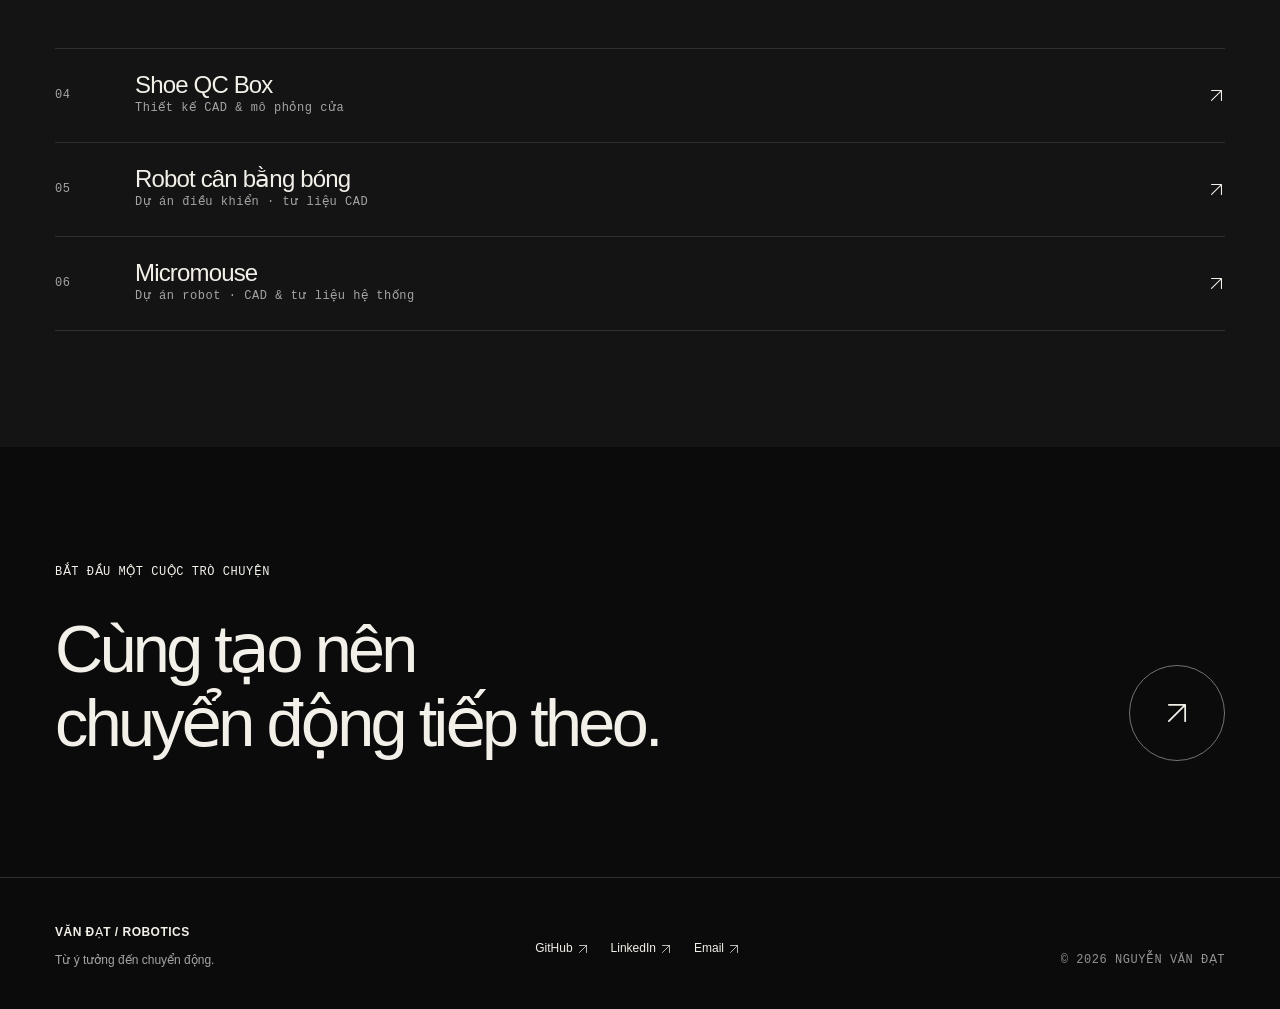
==== commit 9935bd66: "Unify UI icons across mobile and desktop and add blueDStar social identity kit" ====
--- a/index.html
+++ b/index.html
@@ -4,6 +4,7 @@
   <meta charset="utf-8">
   <meta name="viewport" content="width=device-width, initial-scale=1">
   <meta name="theme-color" content="#0b0b0b">
+  <meta name="color-scheme" content="dark">
   <meta name="description" content="Nguyễn Văn Đạt — Junior Robotics R&D Engineer. Robotics, hệ thống nhúng, điều khiển và thị giác máy tính.">
   <title>blueDStar — Nguyễn Văn Đạt</title>
   <link rel="canonical" href="https://bluedstar.github.io/portfolio_contactwork/">
@@ -18,6 +19,8 @@
   <link rel="stylesheet" href="./studio.css">
   <link rel="stylesheet" href="./robotics-lab.css">
   <link rel="stylesheet" href="./portfolio-refresh.css">
+  <link rel="stylesheet" href="./icons.css">
+  <script src="./icons.js" defer></script>
   <script src="./media.js" defer></script>
   <script src="./data.js" defer></script>
   <script src="./illustrations.js" defer></script>
@@ -39,8 +42,8 @@
     </nav>
     <div class="header-actions">
       <button class="search-button" data-search-open aria-label="Tìm dự án hoặc công nghệ" aria-haspopup="dialog" aria-controls="search-dialog"><svg viewBox="0 0 24 24" aria-hidden="true"><circle cx="10.5" cy="10.5" r="6.5"/><path d="m15.5 15.5 5 5"/></svg></button>
-      <button class="language-button" data-language aria-label="Switch to English">EN <span aria-hidden="true">↗</span></button>
-      <button class="cv-button" data-cv>CV <span aria-hidden="true">↓</span></button>
+      <button class="language-button" data-language aria-label="Switch to English">EN <span aria-hidden="true"><svg class="ui-icon " data-ui-icon="arrow-up-right" xmlns="http://www.w3.org/2000/svg" viewBox="0 0 24 24" width="24" height="24" fill="none" stroke="currentColor" stroke-width="1.5" stroke-linecap="round" stroke-linejoin="round" aria-hidden="true" focusable="false"><path d="M5 19 19 5M5 5h14v14"/></svg></span></button>
+      <button class="cv-button" data-cv>CV <span aria-hidden="true"><svg class="ui-icon " data-ui-icon="arrow-down" xmlns="http://www.w3.org/2000/svg" viewBox="0 0 24 24" width="24" height="24" fill="none" stroke="currentColor" stroke-width="1.5" stroke-linecap="round" stroke-linejoin="round" aria-hidden="true" focusable="false"><path d="M12 4v16m-6-6 6 6 6-6"/></svg></span></button>
       <button class="menu-button" data-menu aria-label="Mở menu" aria-expanded="false" aria-controls="menu-dialog"><span></span><span></span></button>
     </div>
   </header>
@@ -55,19 +58,19 @@
   </main>
   <footer class="site-footer shell">
     <div><a href="#/home">VĂN ĐẠT / ROBOTICS</a><p data-i18n="footerNote">Từ ý tưởng đến chuyển động.</p></div>
-    <div class="footer-links"><a href="https://github.com/blueDstar" target="_blank" rel="noopener noreferrer">GitHub ↗</a><a href="https://www.linkedin.com/in/vandat152/" target="_blank" rel="noopener noreferrer">LinkedIn ↗</a><a href="mailto:datvan.contact4work@gmail.com">Email ↗</a></div>
+    <div class="footer-links"><a href="https://github.com/blueDstar" target="_blank" rel="noopener noreferrer">GitHub <svg class="ui-icon " data-ui-icon="arrow-up-right" xmlns="http://www.w3.org/2000/svg" viewBox="0 0 24 24" width="24" height="24" fill="none" stroke="currentColor" stroke-width="1.5" stroke-linecap="round" stroke-linejoin="round" aria-hidden="true" focusable="false"><path d="M5 19 19 5M5 5h14v14"/></svg></a><a href="https://www.linkedin.com/in/vandat152/" target="_blank" rel="noopener noreferrer">LinkedIn <svg class="ui-icon " data-ui-icon="arrow-up-right" xmlns="http://www.w3.org/2000/svg" viewBox="0 0 24 24" width="24" height="24" fill="none" stroke="currentColor" stroke-width="1.5" stroke-linecap="round" stroke-linejoin="round" aria-hidden="true" focusable="false"><path d="M5 19 19 5M5 5h14v14"/></svg></a><a href="mailto:datvan.contact4work@gmail.com">Email <svg class="ui-icon " data-ui-icon="arrow-up-right" xmlns="http://www.w3.org/2000/svg" viewBox="0 0 24 24" width="24" height="24" fill="none" stroke="currentColor" stroke-width="1.5" stroke-linecap="round" stroke-linejoin="round" aria-hidden="true" focusable="false"><path d="M5 19 19 5M5 5h14v14"/></svg></a></div>
     <span class="mono">© 2026 NGUYỄN VĂN ĐẠT</span>
   </footer>
   <div class="route-curtain" aria-hidden="true"></div>
   <dialog id="menu-dialog" class="menu-dialog" aria-labelledby="menu-title"><div class="dialog-top"><span id="menu-title" class="mono">NAVIGATION</span><button data-close-dialog data-i18n="close">Đóng</button></div><nav data-nav aria-label="Mobile navigation"><a href="#/home">Home</a><a href="#/about" data-i18n="about">Giới thiệu</a><a href="#/experience" data-i18n="experience">Kinh nghiệm</a><a href="#/work" data-i18n="work">Dự án</a><a href="#/studio" data-i18n="studio">Studio</a><a href="#/contact" data-i18n="contact">Liên hệ</a></nav><p class="mono">HO CHI MINH CITY, VIETNAM</p></dialog>
-  <dialog id="search-dialog" class="archive-dialog" aria-labelledby="archive-title"><div class="archive-top"><h2 id="archive-title">Tìm trong sổ tay.</h2><button data-search-close>Đóng ×</button></div><div class="archive-input"><svg viewBox="0 0 24 24" aria-hidden="true"><circle cx="10.5" cy="10.5" r="6.5"/><path d="m15.5 15.5 5 5"/></svg><input id="archive-query" type="search" autocomplete="off" spellcheck="false" aria-label="Tìm dự án hoặc công nghệ"></div><p class="archive-status mono" role="status" aria-live="polite"></p><ul class="archive-results"></ul></dialog>
+  <dialog id="search-dialog" class="archive-dialog" aria-labelledby="archive-title"><div class="archive-top"><h2 id="archive-title">Tìm trong sổ tay.</h2><button data-search-close>Đóng <svg class="ui-icon " data-ui-icon="close" xmlns="http://www.w3.org/2000/svg" viewBox="0 0 24 24" width="24" height="24" fill="none" stroke="currentColor" stroke-width="1.5" stroke-linecap="round" stroke-linejoin="round" aria-hidden="true" focusable="false"><path d="m6 6 12 12M18 6 6 18"/></svg></button></div><div class="archive-input"><svg viewBox="0 0 24 24" aria-hidden="true"><circle cx="10.5" cy="10.5" r="6.5"/><path d="m15.5 15.5 5 5"/></svg><input id="archive-query" type="search" autocomplete="off" spellcheck="false" aria-label="Tìm dự án hoặc công nghệ"></div><p class="archive-status mono" role="status" aria-live="polite"></p><ul class="archive-results"></ul></dialog>
   <dialog id="cv-dialog" class="content-dialog" aria-labelledby="cv-title"></dialog>
   <dialog id="image-dialog" class="image-dialog" aria-label="Project image"></dialog>
   <button class="chat-launcher" data-chat-open aria-label="Mở trò chuyện" aria-haspopup="dialog" aria-controls="chat-dialog" aria-expanded="false"><svg viewBox="0 0 24 24" fill="none" aria-hidden="true"><path d="M5 4h14v12H9l-4 4V4Z"/><path d="M8 8h8M8 12h5"/></svg><span>Chat</span><span class="chat-launcher-dot" aria-hidden="true"></span></button>
   <dialog id="chat-dialog" class="chat-dialog" aria-labelledby="chat-title">
-    <div class="chat-top"><div><span class="mono">blueDStar</span><h2 id="chat-title"></h2></div><button data-chat-close aria-label="Đóng">×</button></div>
-    <div class="chat-messages" role="log" aria-live="polite"><div class="chat-welcome"><span class="chat-star" aria-hidden="true">✳</span><h3></h3><p></p></div></div>
-    <form class="chat-form"><label class="sr-only" for="chat-input">Tin nhắn</label><textarea id="chat-input" rows="2" maxlength="2000" disabled></textarea><button type="submit" disabled><span aria-hidden="true">↗</span></button></form>
+    <div class="chat-top"><div><span class="mono">blueDStar</span><h2 id="chat-title"></h2></div><button data-chat-close aria-label="Đóng"><svg class="ui-icon " data-ui-icon="close" xmlns="http://www.w3.org/2000/svg" viewBox="0 0 24 24" width="24" height="24" fill="none" stroke="currentColor" stroke-width="1.5" stroke-linecap="round" stroke-linejoin="round" aria-hidden="true" focusable="false"><path d="m6 6 12 12M18 6 6 18"/></svg></button></div>
+    <div class="chat-messages" role="log" aria-live="polite"><div class="chat-welcome"><span class="chat-star" aria-hidden="true"><svg class="ui-icon " data-ui-icon="asterisk" xmlns="http://www.w3.org/2000/svg" viewBox="0 0 24 24" width="24" height="24" fill="none" stroke="currentColor" stroke-width="1.5" stroke-linecap="round" stroke-linejoin="round" aria-hidden="true" focusable="false"><path d="M12 3v18M3 12h18M5.6 5.6l12.8 12.8M18.4 5.6 5.6 18.4"/></svg></span><h3></h3><p></p></div></div>
+    <form class="chat-form"><label class="sr-only" for="chat-input">Tin nhắn</label><textarea id="chat-input" rows="2" maxlength="2000" disabled></textarea><button type="submit" disabled><span aria-hidden="true"><svg class="ui-icon " data-ui-icon="arrow-up-right" xmlns="http://www.w3.org/2000/svg" viewBox="0 0 24 24" width="24" height="24" fill="none" stroke="currentColor" stroke-width="1.5" stroke-linecap="round" stroke-linejoin="round" aria-hidden="true" focusable="false"><path d="M5 19 19 5M5 5h14v14"/></svg></span></button></form>
     <p class="chat-state mono" role="status"></p>
   </dialog>
   <aside id="object-panel" class="object-panel" aria-labelledby="object-title" hidden></aside>
--- a/icons.css
+++ b/icons.css
@@ -0,0 +1,22 @@
+/* Monochrome geometry, independent of platform fonts and emoji presentation. */
+.ui-icon{display:inline-block;width:1em;height:1em;max-width:none;flex:0 0 auto;vertical-align:-.12em;fill:none;stroke:currentColor;stroke-width:1.5;stroke-linecap:round;stroke-linejoin:round;overflow:visible;pointer-events:none}
+.button .ui-icon,.text-link .ui-icon,.cv-option .ui-icon,.system-references .ui-icon,.image-open-label .ui-icon,.case-open-label .ui-icon{width:1em;height:1em}
+.language-button .ui-icon,.cv-button .ui-icon{margin-left:8px}
+.gallery-meta .ui-icon{width:14px;height:14px;color:var(--paper)}
+.round-link .ui-icon{width:28px;height:28px}
+.home-inquiries a>.ui-icon,.home-inquiries a>span:last-child .ui-icon{width:21px;height:21px;justify-self:end;align-self:center;color:inherit}
+.archive-results a>.ui-icon{width:17px;height:17px;color:var(--muted)}
+.note-plus .ui-icon{width:22px;height:22px}
+.chat-welcome .chat-star{display:inline-flex;color:#bbb;line-height:1}
+.chat-star .ui-icon{width:32px;height:32px}
+.chat-form button,.chat-top>button,[data-close-object],.angle-controls>button,[data-lightbox-step]{display:inline-flex;align-items:center;justify-content:center}
+.chat-form button .ui-icon{width:21px;height:21px}
+.chat-top>button .ui-icon,[data-close-object] .ui-icon{width:20px;height:20px}
+.angle-controls>button .ui-icon,[data-lightbox-step] .ui-icon{width:18px;height:18px}
+.lab-camera-actions .ui-icon{width:14px;height:14px;vertical-align:-.16em}
+.lab-play .ui-icon{width:16px;height:16px}
+.contact-social-row button .ui-icon{width:18px;height:18px}
+.lightbox-top [data-lightbox-close] .ui-icon,.archive-top [data-search-close] .ui-icon{margin-left:8px;width:14px;height:14px}
+.footer-links .ui-icon{width:12px;height:12px;margin-left:4px}
+input[type=checkbox],input[type=radio],input[type=range]{accent-color:var(--paper)}
+@media(max-width:560px){.home-inquiries a>.ui-icon,.home-inquiries a>span:last-child .ui-icon{width:19px;height:19px}.round-link .ui-icon{width:22px;height:22px}}
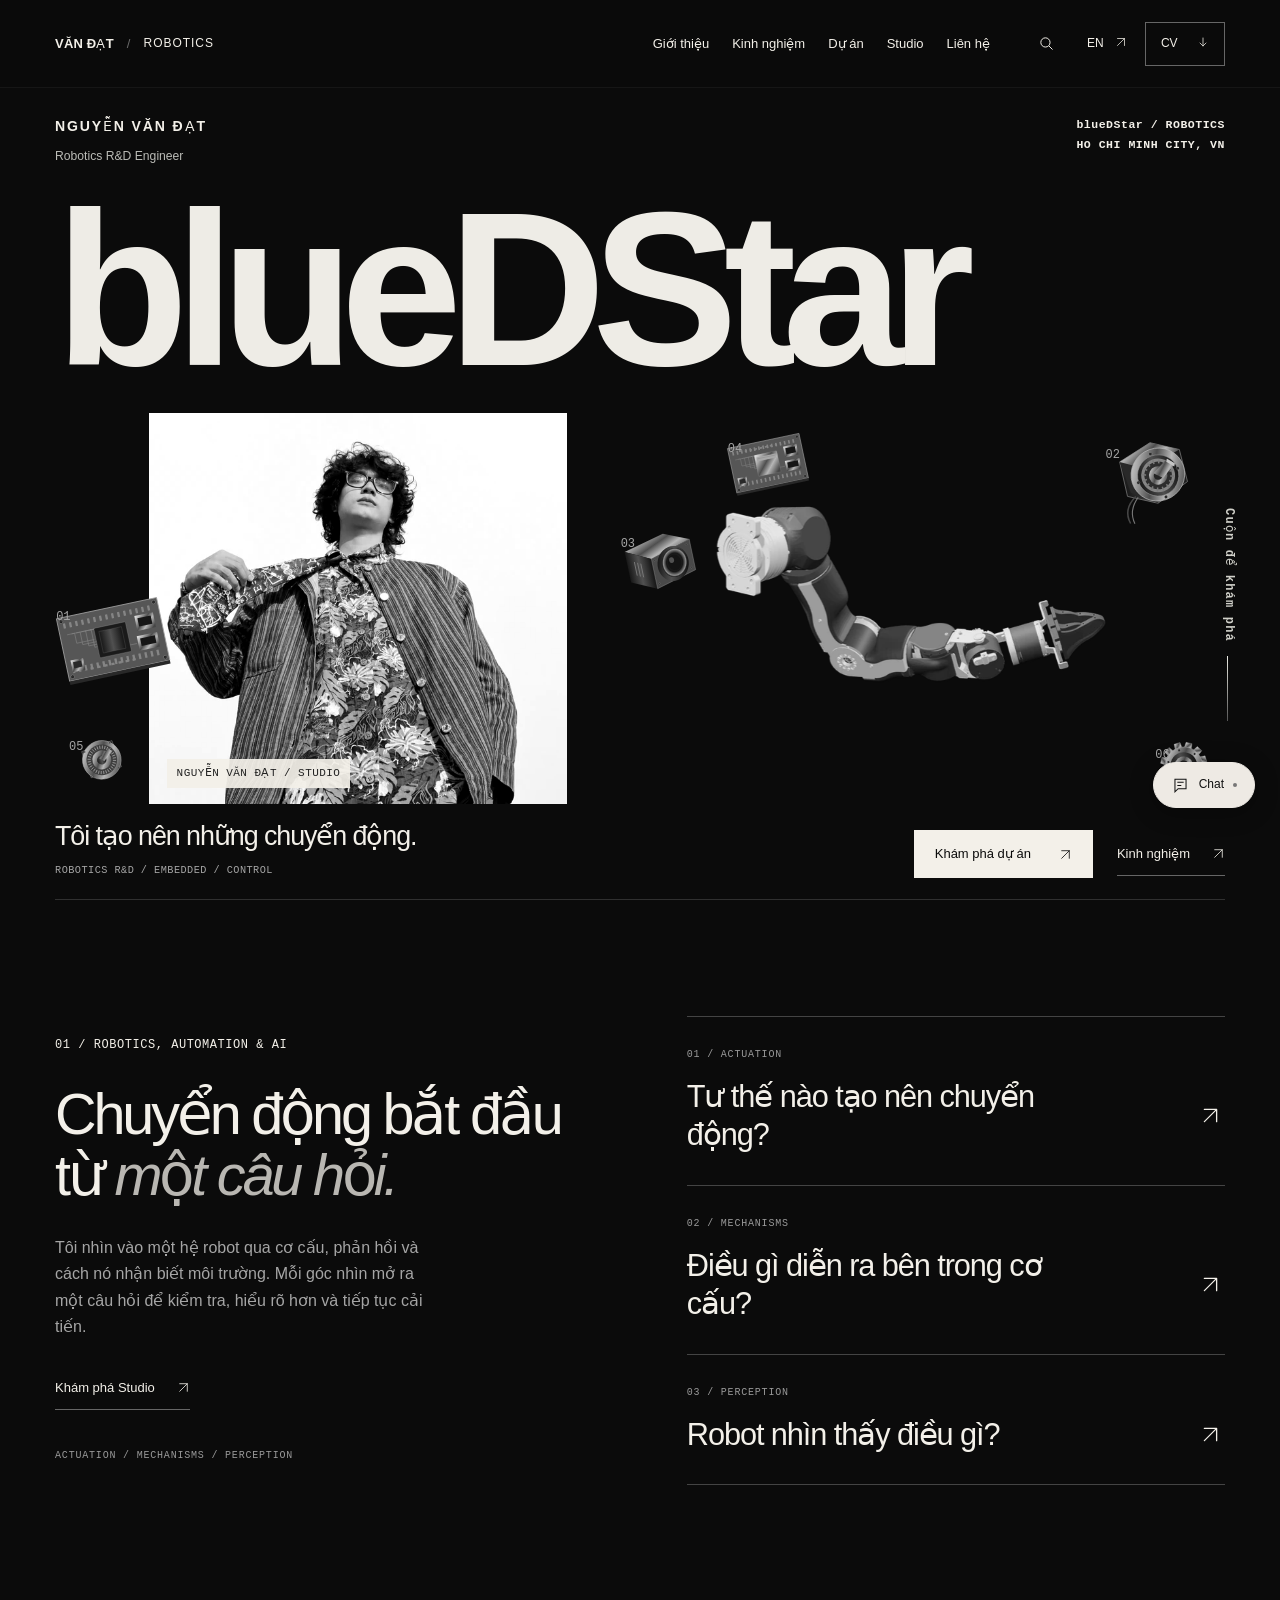
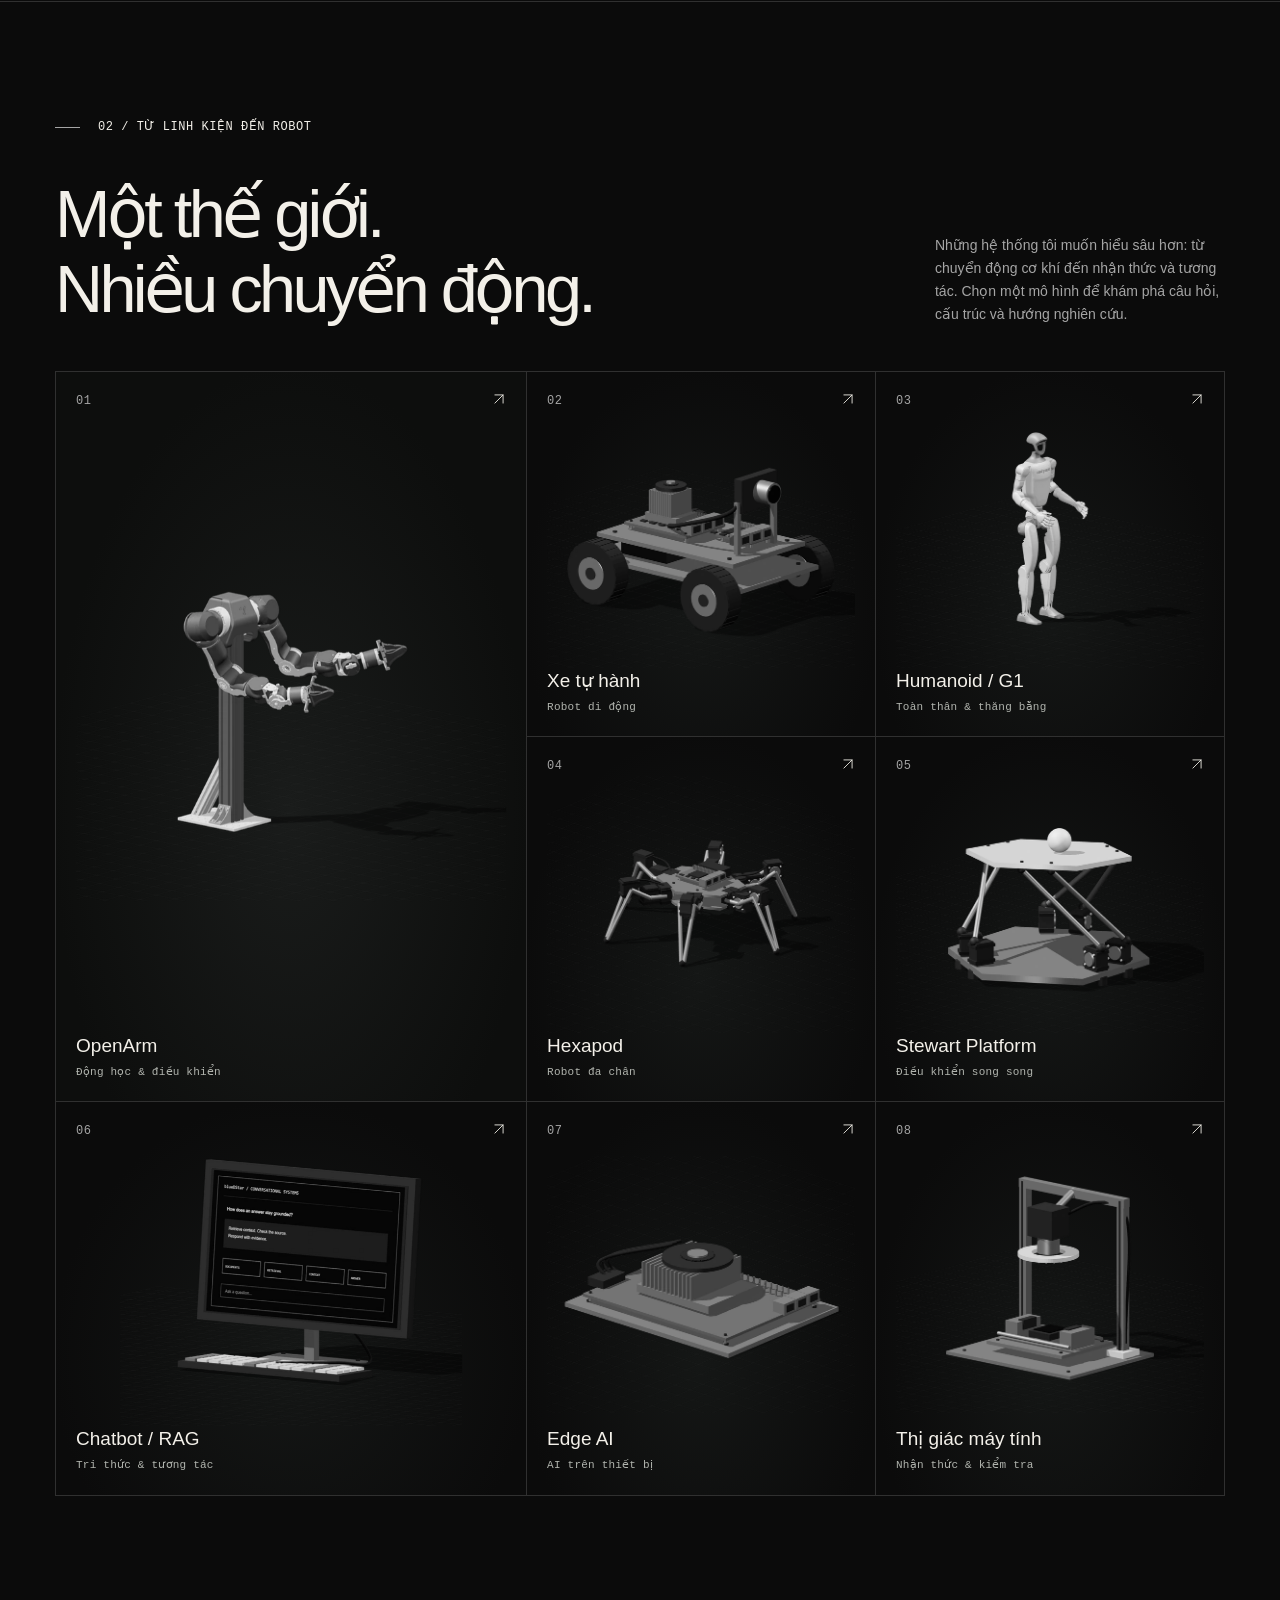
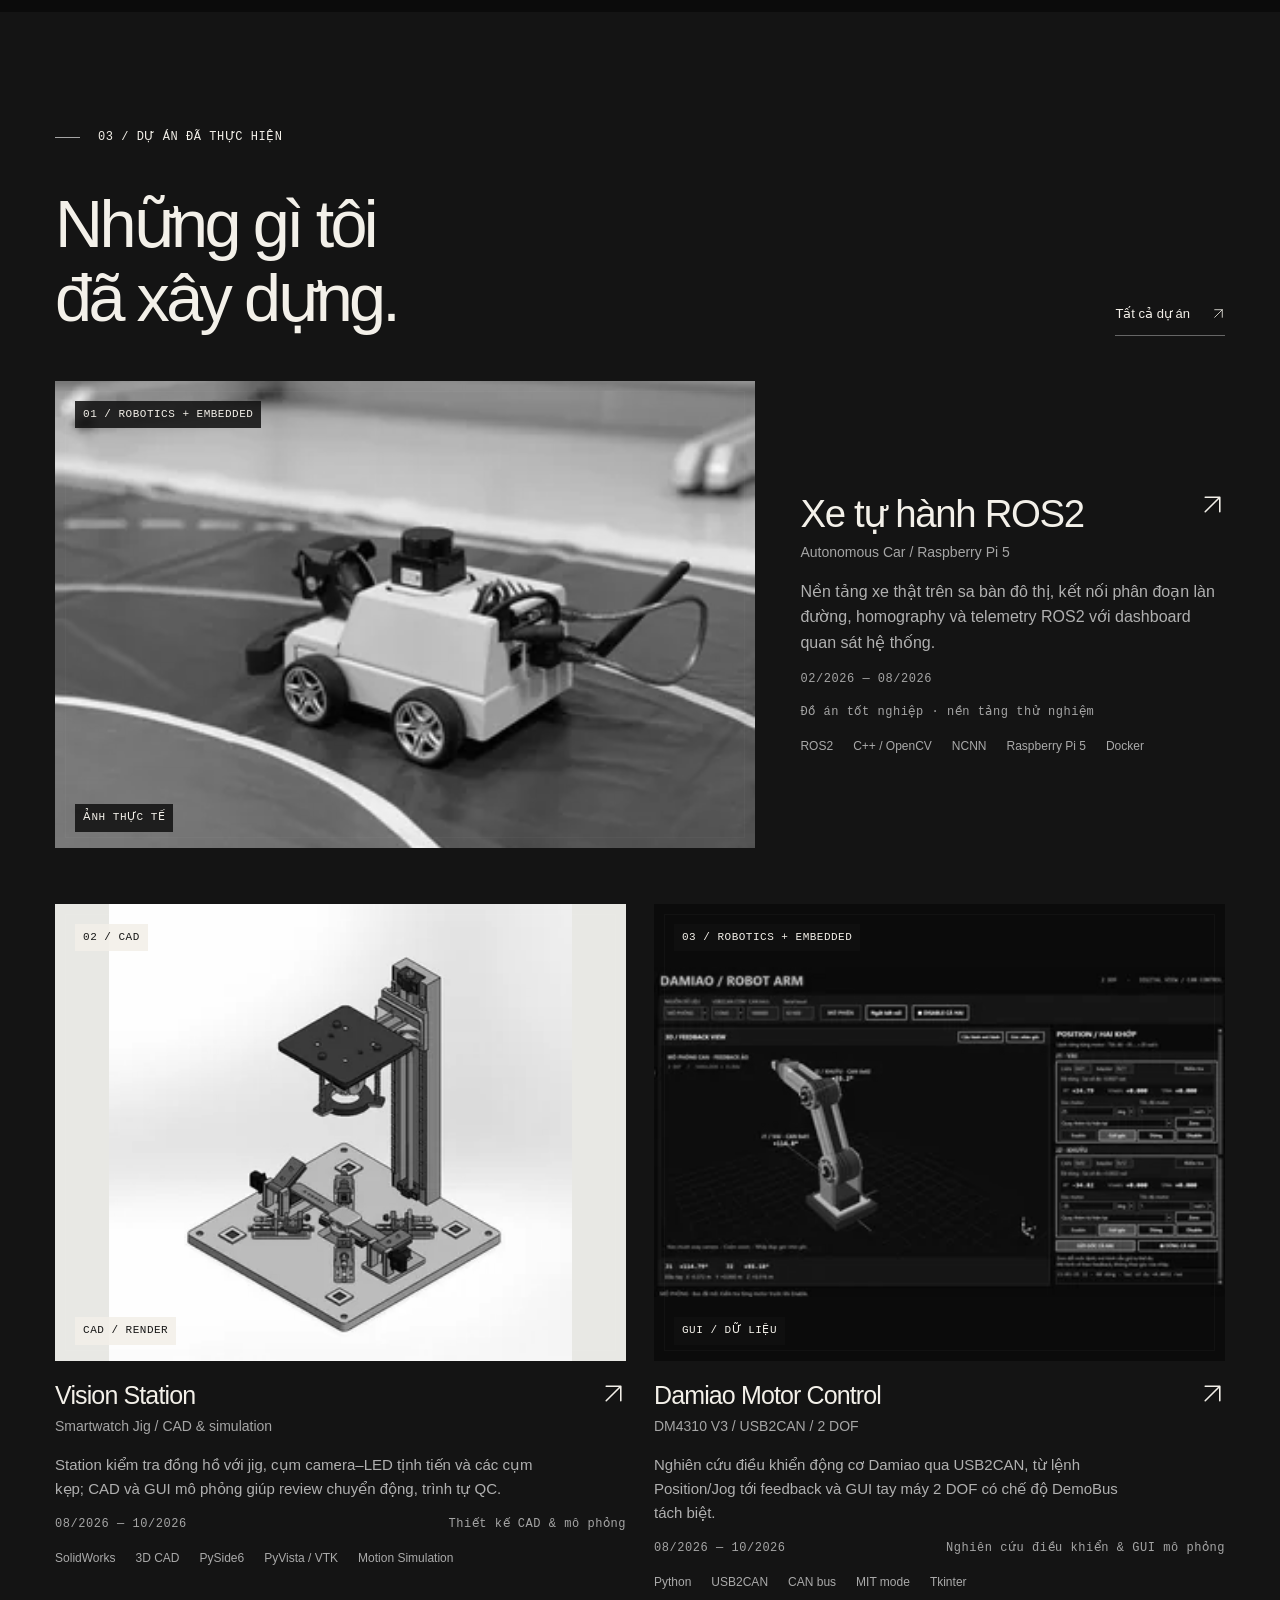
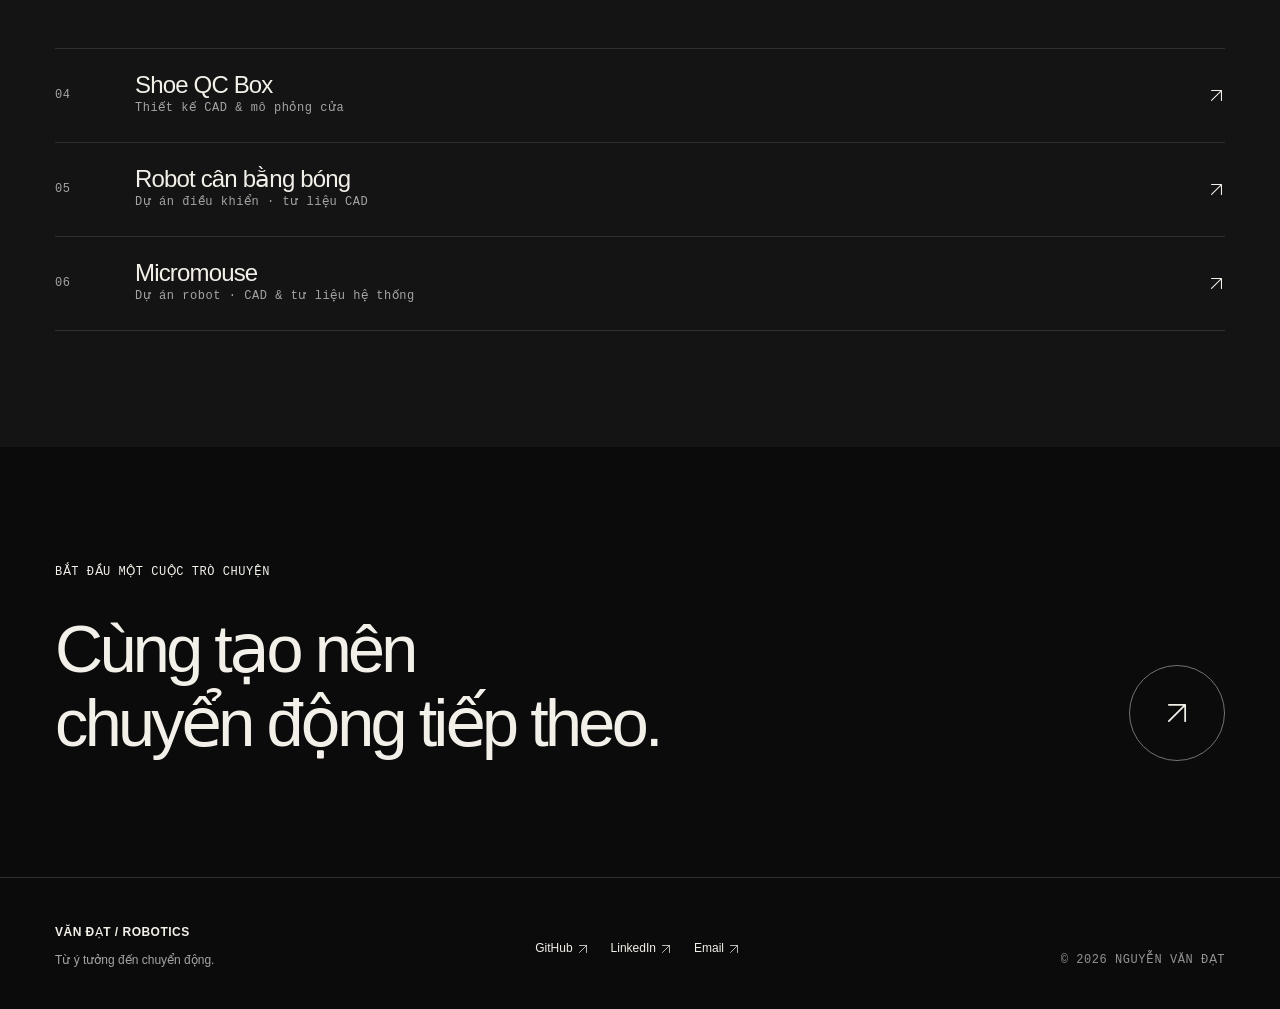
==== commit a1fdb3ea: "Use Robotics R&D Engineer consistently without seniority labels" ====
--- a/index.html
+++ b/index.html
@@ -5,7 +5,7 @@
   <meta name="viewport" content="width=device-width, initial-scale=1">
   <meta name="theme-color" content="#0b0b0b">
   <meta name="color-scheme" content="dark">
-  <meta name="description" content="Nguyễn Văn Đạt — Junior Robotics R&D Engineer. Robotics, hệ thống nhúng, điều khiển và thị giác máy tính.">
+  <meta name="description" content="Nguyễn Văn Đạt — Robotics R&D Engineer. Robotics, hệ thống nhúng, điều khiển và thị giác máy tính.">
   <title>blueDStar — Nguyễn Văn Đạt</title>
   <link rel="canonical" href="https://bluedstar.github.io/portfolio_contactwork/">
   <meta property="og:type" content="website">
@@ -50,7 +50,7 @@
   <main id="main" tabindex="-1">
     <section class="no-js shell">
       <p class="eyebrow">THE MAKER'S WORKSHOP</p><h1>Nguyễn Văn Đạt</h1>
-      <p>Junior Robotics R&D Engineer · Ho Chi Minh City, Vietnam</p>
+      <p>Robotics R&D Engineer · Ho Chi Minh City, Vietnam</p>
       <p>Robotics, Embedded Systems, Motion Control, Computer Vision, Mechanical Prototyping.</p>
       <p><a href="mailto:datvan.contact4work@gmail.com">datvan.contact4work@gmail.com</a></p>
       <noscript><p>Vui lòng bật JavaScript để xem các giao diện và minh họa tương tác.</p><p><a href="https://github.com/blueDstar" target="_blank" rel="noopener noreferrer">GitHub</a> · <a href="https://www.linkedin.com/in/vandat152/" target="_blank" rel="noopener noreferrer">LinkedIn</a></p></noscript>
